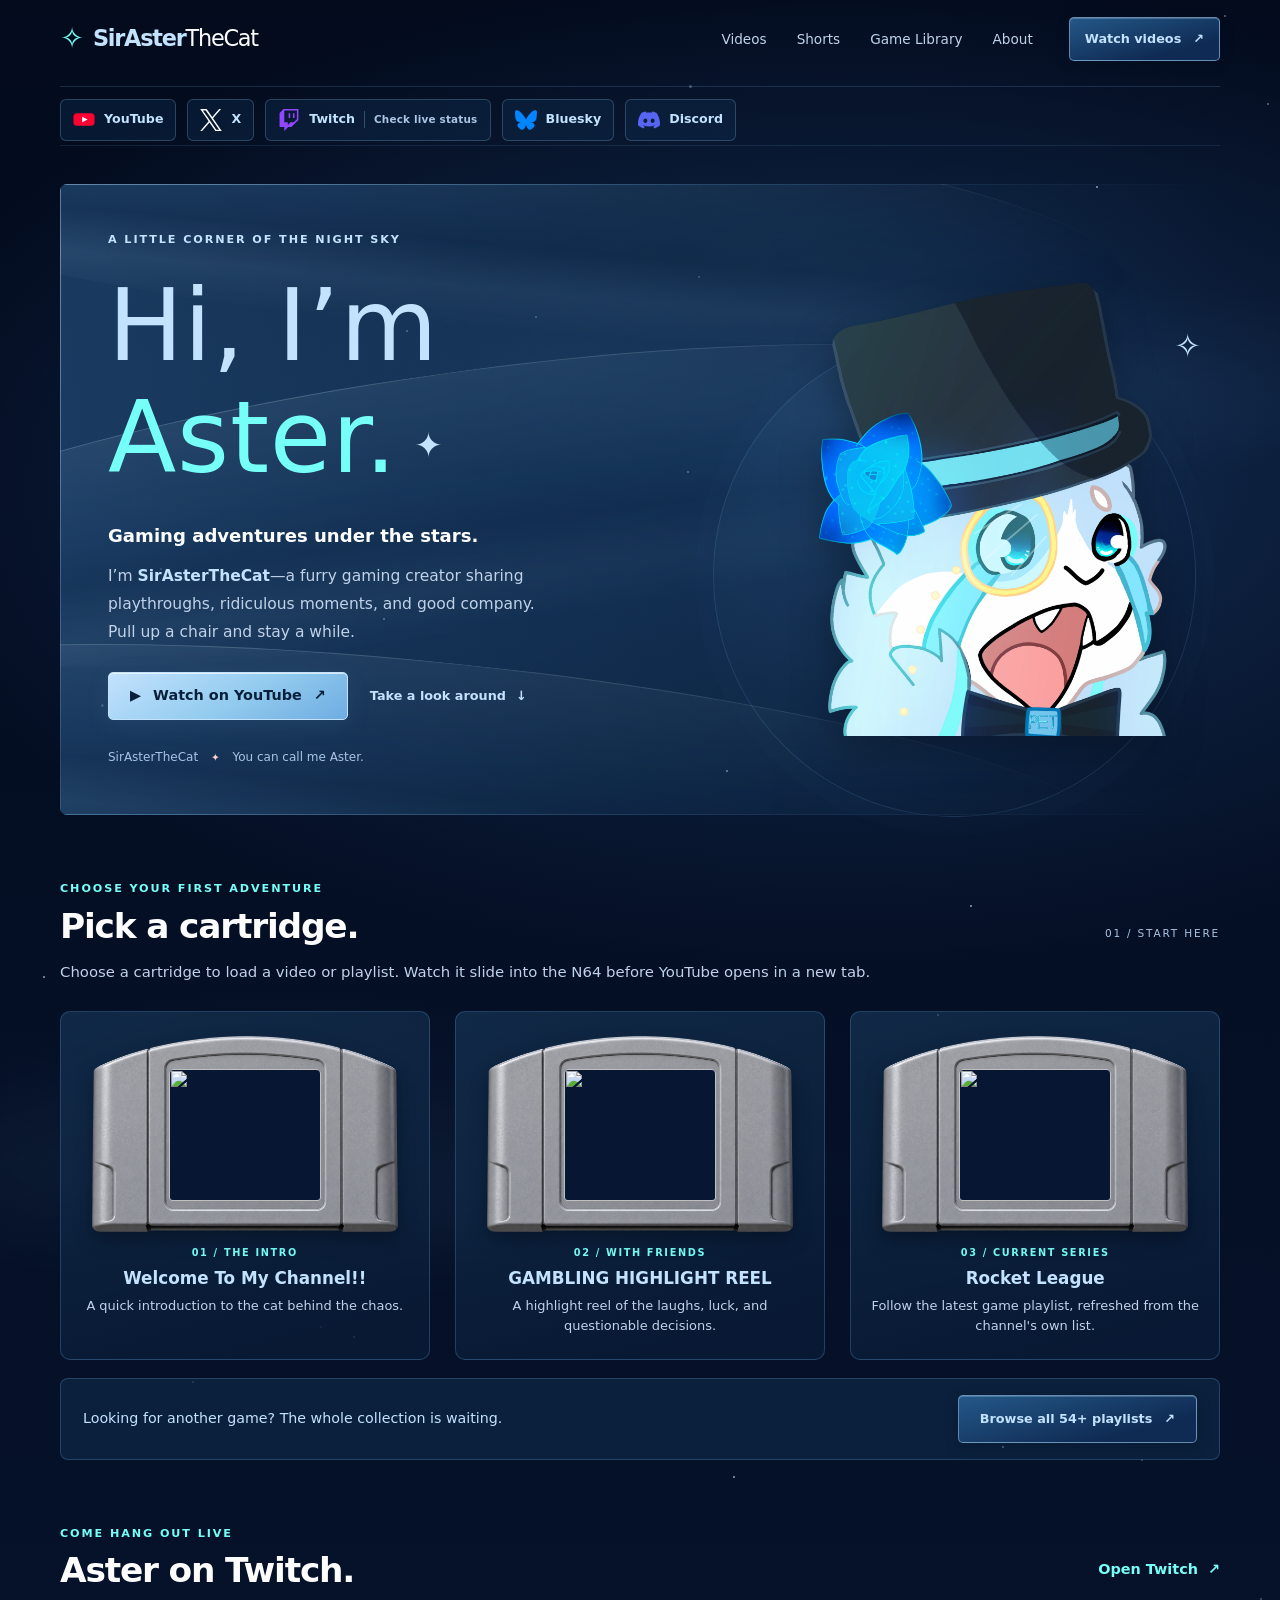
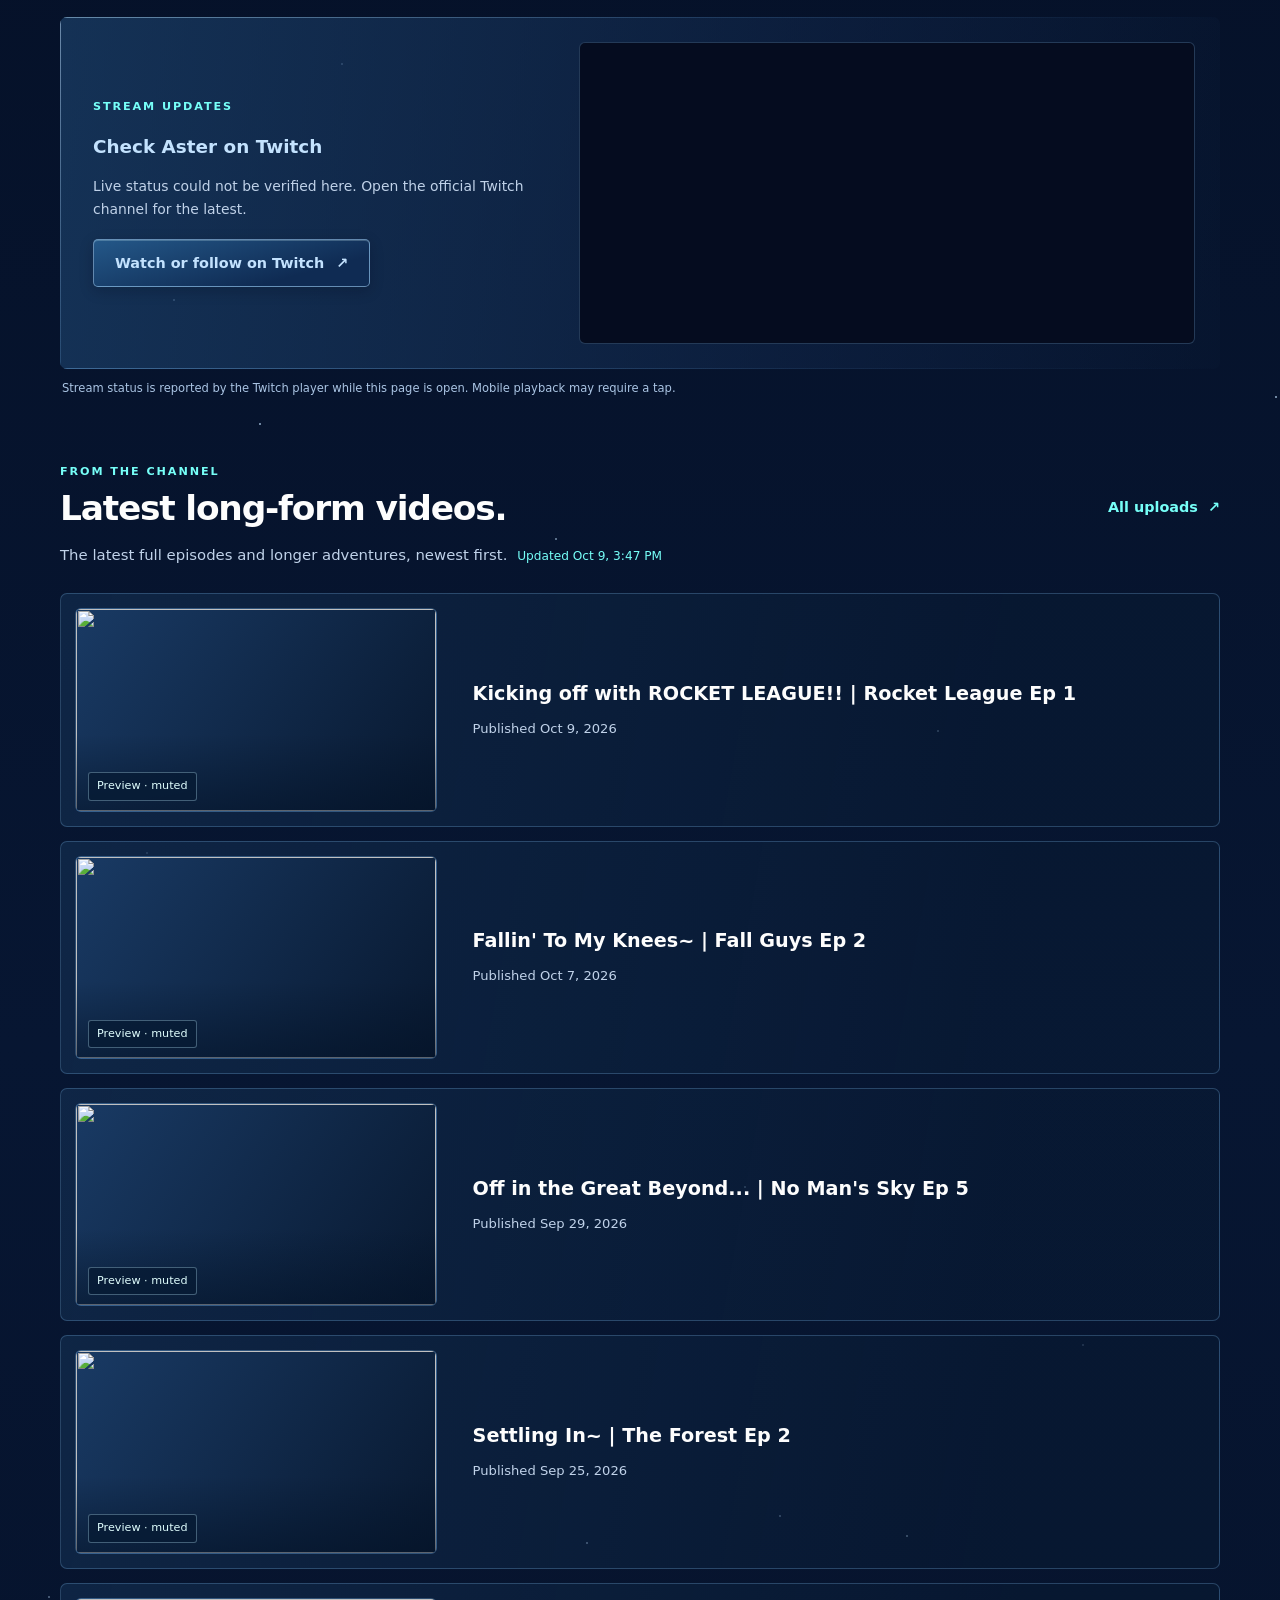
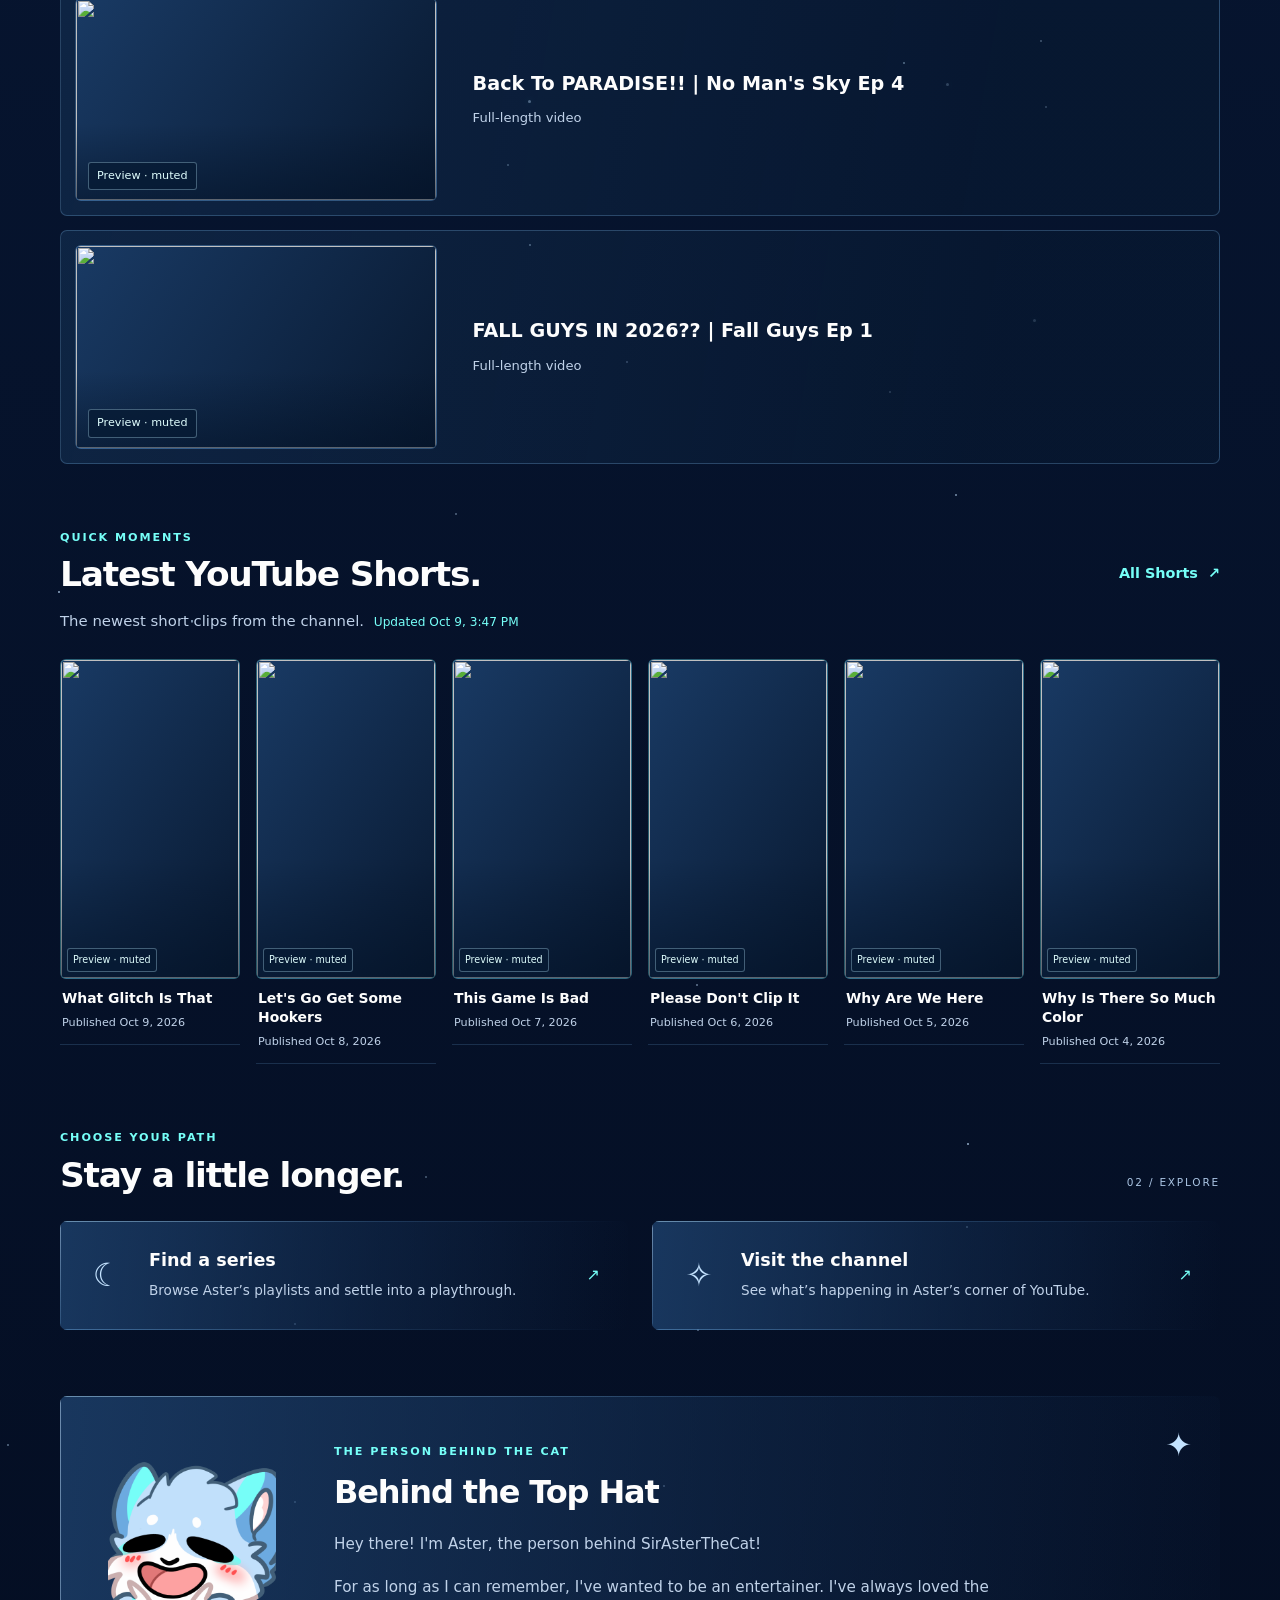
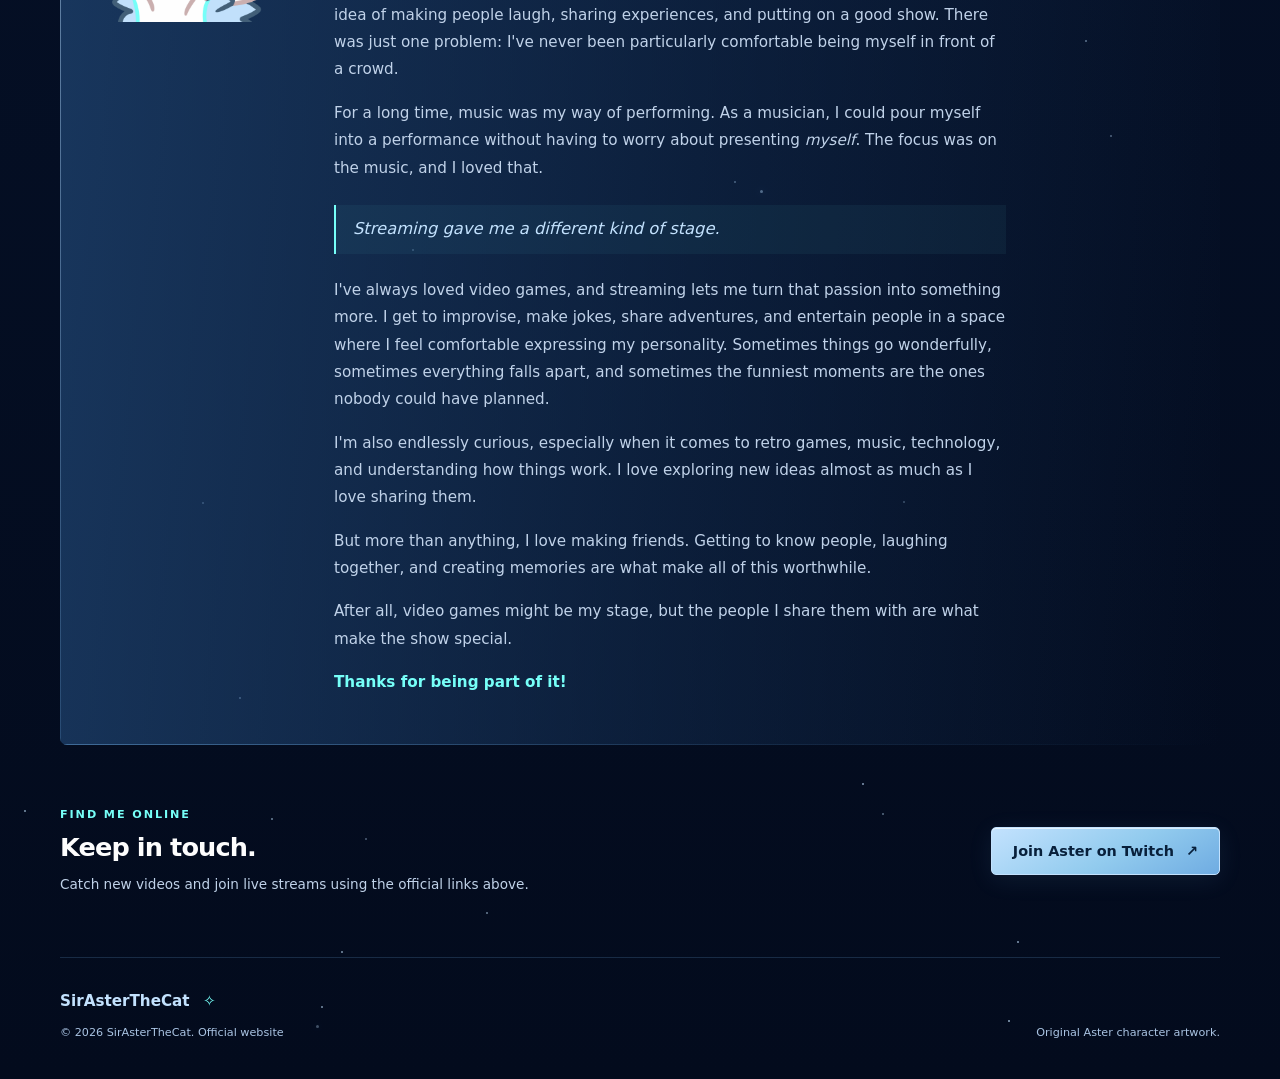
==== index.html @ 314db380 "Remove muted preview label, beta and cartridge AI credit" ====
<!doctype html>
<html lang="en" data-motion="paused">
<head>
  <meta charset="utf-8" />
  <meta name="viewport" content="width=device-width, initial-scale=1" />
  <meta name="theme-color" content="#030b1d" />
  <title>Sir Aster The Cat | Furry Extraordinaire</title>
  <meta name="description" content="Meet SirAsterTheCat, also known as Aster: a furry gaming creator sharing playthroughs, highlights, Shorts, and good company." />
  <link rel="canonical" href="https://sirasterthecat-png.github.io/" />
  <meta property="og:type" content="website" />
  <meta property="og:site_name" content="SirAsterTheCat" />
  <meta property="og:title" content="Sir Aster The Cat | Furry Extraordinaire" />
  <meta property="og:description" content="Sir Aster The Cat — Furry Extraordinaire. Gaming videos, playthroughs, highlights, playlists, and Shorts." />
  <meta property="og:url" content="https://sirasterthecat-png.github.io/" />
  <meta name="twitter:card" content="summary_large_image" />
  <link rel="icon" href="favicon.ico?v=20261009-transparent-v2" sizes="any" />
  <link rel="icon" type="image/png" sizes="32x32" href="assets/favicon-32.png?v=20261009-transparent-v2" />
  <link rel="apple-touch-icon" sizes="180x180" href="assets/apple-touch-icon.png?v=20261009-transparent-v2" />
  <meta property="og:image" content="https://sirasterthecat-png.github.io/assets/social-preview.jpg?v=20261009-asterdab" />
  <meta property="og:image:secure_url" content="https://sirasterthecat-png.github.io/assets/social-preview.jpg?v=20261009-asterdab" />
  <meta property="og:image:type" content="image/jpeg" />
  <meta property="og:image:width" content="1200" />
  <meta property="og:image:height" content="630" />
  <meta property="og:image:alt" content="SirAsterTheCat's official website, featuring the original AsterDab artwork" />
  <meta name="twitter:image" content="https://sirasterthecat-png.github.io/assets/social-preview.jpg?v=20261009-asterdab" />
  <script type="application/ld+json">
  {"@context":"https://schema.org","@type":"ProfilePage","name":"Sir Aster The Cat | Furry Extraordinaire","url":"https://sirasterthecat-png.github.io/","mainEntity":{"@type":"Person","name":"SirAsterTheCat","alternateName":"Aster","description":"Furry gaming creator sharing playthroughs, highlights, Shorts, and streams.","url":"https://sirasterthecat-png.github.io/","sameAs":["https://www.youtube.com/@sirasterthecat"]}}
  </script>
  <script src="adventure.js?v=20261009-powered-image-v10" defer></script>
  <link rel="stylesheet" href="styles.css?v=20261009-powered-image-v10" />
  <script src="script.js?v=20261009-pulse-zoom-v2" defer></script>
  <script src="live.js?v=20261009-clean-preview-v2" defer></script>
</head>
<body data-motion="paused">
  <a class="skip-link" href="#main">Skip to content</a>
  <div class="night-clouds" aria-hidden="true"><div class="cloud cloud-one"></div><div class="cloud cloud-two"></div></div>
  <div id="starfield" class="starfield" aria-hidden="true"></div>
  <div class="shell">
    <header class="site-header">
      <a class="brand" href="#top" aria-label="SirAsterTheCat home"><span class="brand-star" aria-hidden="true">✧</span>SirAster<span>TheCat</span></a>
      <nav class="navlinks" aria-label="Primary">
        <a href="#videos">Videos</a><a href="#shorts">Shorts</a><a href="library.html">Game Library</a><a href="#about">About</a>
      </nav>
      <a class="button header-cta" href="https://www.youtube.com/@sirasterthecat">Watch videos <span aria-hidden="true">↗</span></a>
    </header>
    <nav class="account-links" aria-label="Aster's official accounts">
      <a href="https://www.youtube.com/@sirasterthecat" target="_blank" rel="noopener noreferrer"><img class="social-icon" src="assets/youtube-mark.svg" alt="" width="22" height="22" /> YouTube</a>
      <a href="https://x.com/sirasterthecat" target="_blank" rel="noopener noreferrer"><img class="social-icon" src="assets/brand-x.svg" alt="" width="22" height="22" /> X</a>
      <a href="https://www.twitch.tv/sirasterthecat" target="_blank" rel="noopener noreferrer"><img class="social-icon" src="assets/brand-twitch.svg" alt="" width="22" height="22" /> Twitch <span class="twitch-header-status" id="twitch-header-status" aria-live="polite">Check live status</span></a>
      <a href="https://bsky.app/profile/sirasterthecat.bsky.social" target="_blank" rel="noopener noreferrer"><img class="social-icon" src="assets/brand-bluesky.svg" alt="" width="22" height="22" /> Bluesky</a>
      <a href="https://discord.gg/AVGKWUkeq8" target="_blank" rel="noopener noreferrer"><img class="social-icon" src="assets/brand-discord.svg" alt="" width="22" height="22" /> Discord</a>
    </nav>
    <main id="main" tabindex="-1">
      <section class="hero oot-frame" id="top" aria-labelledby="welcome-title">
        <div class="glass-ripples" aria-hidden="true"><i></i><i></i><i></i></div>
        <div class="hero-heading"><p class="eyebrow">A little corner of the night sky</p><h1 id="welcome-title">Hi, I’m<br /><em>Aster.</em><span class="title-star" aria-hidden="true">✦</span></h1></div>
        <div class="hero-visual"><div class="moon" aria-hidden="true"></div><img src="assets/SirAsterCompressed.png" width="1486" height="1800" fetchpriority="high" alt="Aster, a blue cat wearing a top hat and monocle" /><span class="art-star" aria-hidden="true">✧</span></div>
        <div class="hero-copy"><p class="tagline">Gaming adventures under the stars.</p><p class="intro">I’m <strong>SirAsterTheCat</strong>—a furry gaming creator sharing playthroughs, ridiculous moments, and good company. Pull up a chair and stay a while.</p><div class="hero-actions"><a class="button button-primary" href="https://www.youtube.com/@sirasterthecat"><span aria-hidden="true">▶</span> Watch on YouTube <span aria-hidden="true">↗</span></a><a class="text-link" href="#start">Take a look around <span aria-hidden="true">↓</span></a></div><p class="identity">SirAsterTheCat <span aria-hidden="true">✦</span> You can call me Aster.</p></div>
      </section>
      <section class="section adventure-section" id="start" aria-labelledby="start-title">
        <div class="section-heading">
          <div><p class="eyebrow">Choose your first adventure</p><h2 id="start-title">Pick a cartridge.</h2></div>
          <span class="section-number" aria-hidden="true">01 / START HERE</span>
        </div>
        <p class="section-intro">Choose a cartridge to load a video or playlist. Watch it slide into the N64 before YouTube opens in a new tab.</p>
        <div class="adventure-grid">
        <article class="adventure-choice">
          <a class="cartridge-link" data-cartridge-launch href="https://www.youtube.com/watch?v=6nBUsno2xdk" target="_blank" rel="noopener noreferrer" aria-label="Watch Welcome To My Channel!! on YouTube">
            <span class="cartridge-image-wrap" aria-hidden="true">
              <img class="cartridge-shell" src="assets/n64-cartridge-shell.png" width="1231" height="794" loading="lazy" decoding="async" alt="" />
              <span class="cartridge-label-area">
                <span class="cartridge-picture"><img src="https://i.ytimg.com/vi/6nBUsno2xdk/hqdefault.jpg" loading="lazy" decoding="async" width="480" height="360" alt="" /></span>
              </span>
            </span>
          </a>
          <div class="cartridge-description">
            <p class="eyebrow">01 / THE INTRO</p>
            <h3 >Welcome To My Channel!!</h3>
            <p>A quick introduction to the cat behind the chaos.</p>
          </div>
        </article>
        <article class="adventure-choice">
          <a class="cartridge-link" data-cartridge-launch href="https://www.youtube.com/watch?v=W7Ayk9wRLr0" target="_blank" rel="noopener noreferrer" aria-label="Watch GAMBLING HIGHLIGHT REEL on YouTube">
            <span class="cartridge-image-wrap" aria-hidden="true">
              <img class="cartridge-shell" src="assets/n64-cartridge-shell.png" width="1231" height="794" loading="lazy" decoding="async" alt="" />
              <span class="cartridge-label-area">
                <span class="cartridge-picture"><img src="https://i.ytimg.com/vi/W7Ayk9wRLr0/hqdefault.jpg" loading="lazy" decoding="async" width="480" height="360" alt="" /></span>
              </span>
            </span>
          </a>
          <div class="cartridge-description">
            <p class="eyebrow">02 / WITH FRIENDS</p>
            <h3 >GAMBLING HIGHLIGHT REEL</h3>
            <p>A highlight reel of the laughs, luck, and questionable decisions.</p>
          </div>
        </article>
        <article class="adventure-choice">
          <a class="cartridge-link" data-cartridge-launch id="cartridge-current" href="https://www.youtube.com/watch?v=sT20SAAtGvo&amp;list=PLAL-C7T4V304&amp;index=1&amp;autoplay=1" target="_blank" rel="noopener noreferrer" aria-label="Start Rocket League playlist on YouTube">
            <span class="cartridge-image-wrap" aria-hidden="true">
              <img class="cartridge-shell" src="assets/n64-cartridge-shell.png" width="1231" height="794" loading="lazy" decoding="async" alt="" />
              <span class="cartridge-label-area">
                <span class="cartridge-picture"><img id="cartridge-current-thumb" src="https://i.ytimg.com/vi/sT20SAAtGvo/hqdefault.jpg" loading="lazy" decoding="async" width="480" height="360" alt="" /></span>
              </span>
            </span>
          </a>
          <div class="cartridge-description">
            <p class="eyebrow">03 / CURRENT SERIES</p>
            <h3 id="cartridge-current-title" >Rocket League</h3>
            <p>Follow the latest game playlist, refreshed from the channel's own list.</p>
          </div>
        </article>
        </div>
        <div class="adventure-library-cta"><p>Looking for another game? The whole collection is waiting.</p><a class="button" href="library.html">Browse all 54+ playlists <span aria-hidden="true">↗</span></a></div>
      </section>
      <section class="section twitch-section" id="live" aria-labelledby="live-title">
        <div class="section-heading">
          <div><p class="eyebrow">Come hang out live</p><h2 id="live-title">Aster on Twitch.</h2></div>
          <a class="text-link section-link" href="https://www.twitch.tv/sirasterthecat" target="_blank" rel="noopener noreferrer">Open Twitch <span aria-hidden="true">↗</span></a>
        </div>
        <div class="twitch-panel oot-frame">
          <div class="twitch-intro">
            <p class="eyebrow">Stream updates</p>
            <div id="twitch-live-label" class="twitch-live-label" role="status" aria-live="polite">Checking Twitch…</div>
            <p id="twitch-status-note">The official Twitch player updates this status when stream events are available.</p>
            <a class="button" href="https://www.twitch.tv/sirasterthecat" target="_blank" rel="noopener noreferrer">Watch or follow on Twitch <span aria-hidden="true">↗</span></a>
          </div>
          <div class="twitch-player-scroller" aria-label="Official Twitch video player, horizontally scrollable on very small phones">
            <div id="twitch-player" class="twitch-player"></div>
          </div>
        </div>
        <p class="twitch-disclaimer">Stream status is reported by the Twitch player while this page is open. Mobile playback may require a tap.</p>
      </section>
      
      <section class="section" id="videos" aria-labelledby="videos-title">
        <div class="section-heading"><div><p class="eyebrow">From the channel</p><h2 id="videos-title">Latest long-form videos.</h2></div><a class="text-link section-link" href="https://www.youtube.com/@sirasterthecat/videos">All uploads <span aria-hidden="true">↗</span></a></div>
        <p class="section-intro">The latest full episodes and longer adventures, newest first. <span id="youtube-updated" class="feed-timestamp" role="status" aria-live="polite">Loading latest videos…</span></p>
        <div class="video-grid longform-list" id="recent-videos" aria-label="Latest long-form YouTube videos">
          <a class="video-slot" href="https://www.youtube.com/@sirasterthecat/videos"><div class="thumbnail-placeholder" aria-hidden="true"><span>01</span><span>WATCH VIDEOS ↗</span></div><div class="video-copy"><h3>Gaming videos</h3><p>Browse playthroughs, highlights, and adventures on YouTube.</p></div></a>
          <a class="video-slot" href="https://www.youtube.com/@sirasterthecat/playlists"><div class="thumbnail-placeholder" aria-hidden="true"><span>02</span><span>FIND A SERIES ↗</span></div><div class="video-copy"><h3>Playlists &amp; series</h3><p>Pick a game and start from the beginning.</p></div></a>
          <a class="video-slot" href="https://www.youtube.com/@sirasterthecat/shorts"><div class="thumbnail-placeholder" aria-hidden="true"><span>03</span><span>EXPLORE SHORTS ↗</span></div><div class="video-copy"><h3>Shorts &amp; clips</h3><p>Catch a short, funny moment whenever you have a minute.</p></div></a>
        </div>
      </section>
      <section class="section shorts-section" id="shorts" aria-labelledby="shorts-title">
        <div class="section-heading"><div><p class="eyebrow">Quick moments</p><h2 id="shorts-title">Latest YouTube Shorts.</h2></div><a class="text-link section-link" href="https://www.youtube.com/@sirasterthecat/shorts">All Shorts <span aria-hidden="true">↗</span></a></div>
        <p class="section-intro">The newest short clips from the channel. <span id="shorts-updated" class="feed-timestamp" role="status" aria-live="polite">Loading latest Shorts…</span></p>
        <div class="video-grid shorts-grid" id="recent-shorts" aria-label="Latest YouTube Shorts">
          <a class="video-slot" href="https://www.youtube.com/@sirasterthecat/shorts"><div class="thumbnail-placeholder" aria-hidden="true"><span>▶</span><span>BROWSE YOUTUBE SHORTS</span></div><div class="video-copy"><h3>Watch recent Shorts</h3><p>Browse short videos directly on Aster's channel.</p></div></a>
        </div>
      </section>
      <section class="section" id="series" aria-labelledby="explore-title">
        <div class="section-heading"><div><p class="eyebrow">Choose your path</p><h2 id="explore-title">Stay a little longer.</h2></div><span class="section-number" aria-hidden="true">02 / EXPLORE</span></div>
        <div class="path-grid"><a class="path oot-frame" href="library.html"><span class="path-symbol" aria-hidden="true">☾</span><div><h3>Find a series</h3><p>Browse Aster’s playlists and settle into a playthrough.</p></div><span class="path-arrow" aria-hidden="true">↗</span></a><a class="path oot-frame" href="https://www.youtube.com/@sirasterthecat"><span class="path-symbol" aria-hidden="true">✧</span><div><h3>Visit the channel</h3><p>See what’s happening in Aster’s corner of YouTube.</p></div><span class="path-arrow" aria-hidden="true">↗</span></a></div>
      </section>
      <section class="about oot-frame" id="about" aria-labelledby="about-title">
        <div class="about-art">
          <img src="assets/AsterHappy.PNG" width="500" height="500" loading="lazy" decoding="async" alt="Aster smiling" />
        </div>
        <div class="about-copy">
          <p class="eyebrow">The person behind the cat</p>
          <h2 id="about-title">Behind the Top Hat</h2>
          <div class="about-story">
            <p>Hey there! I'm Aster, the person behind SirAsterTheCat!</p>
            <p>For as long as I can remember, I've wanted to be an entertainer. I've always loved the idea of making people laugh, sharing experiences, and putting on a good show. There was just one problem: I've never been particularly comfortable being myself in front of a crowd.</p>
            <p>For a long time, music was my way of performing. As a musician, I could pour myself into a performance without having to worry about presenting <em>myself</em>. The focus was on the music, and I loved that.</p>
            <p class="about-turn">Streaming gave me a different kind of stage.</p>
            <p>I've always loved video games, and streaming lets me turn that passion into something more. I get to improvise, make jokes, share adventures, and entertain people in a space where I feel comfortable expressing my personality. Sometimes things go wonderfully, sometimes everything falls apart, and sometimes the funniest moments are the ones nobody could have planned.</p>
            <p>I'm also endlessly curious, especially when it comes to retro games, music, technology, and understanding how things work. I love exploring new ideas almost as much as I love sharing them.</p>
            <p>But more than anything, I love making friends. Getting to know people, laughing together, and creating memories are what make all of this worthwhile.</p>
            <p>After all, video games might be my stage, but the people I share them with are what make the show special.</p>
            <p class="about-signoff">Thanks for being part of it!</p>
          </div>
        </div>
        <span class="about-star" aria-hidden="true">✦</span>
      </section>
      <section class="social" aria-labelledby="social-title"><div><p class="eyebrow">Find me online</p><h2 id="social-title">Keep in touch.</h2><p>Catch new videos and join live streams using the official links above.</p></div><a class="button button-primary" href="https://www.twitch.tv/sirasterthecat" target="_blank" rel="noopener noreferrer">Join Aster on Twitch <span aria-hidden="true">↗</span></a></section>
    </main>
    <footer><div><a class="footer-brand" href="#top">SirAsterTheCat <span aria-hidden="true">✧</span></a><p>© 2026 SirAsterTheCat. Official website</p></div><p>Original Aster character artwork.</p></footer>
  </div>
</body>
</html>
---- styles.css ----
/* One shared visual system. Original palette and illustration files preserved. */
:root {
  color-scheme: dark;
  --night: #030b1d; --night2: #071632; --deep: #081b3a;
  --fur: #C3E2FE; --mark: #6FACE2; --ice: #76FFF8;
  --pink: #FDD1D2; --soft: #DFFDFD; --white: #FDFDFD;
  --muted: #aac4e3; --glass-edge: #6396c4;
  --copy: #c0d2e9;
}
* { box-sizing: border-box; }
html { background: var(--night); scroll-behavior: smooth; }
body { margin: 0; position: relative; color: var(--white); font: 16px/1.65 ui-sans-serif, system-ui, -apple-system, BlinkMacSystemFont, "Segoe UI", sans-serif; background: radial-gradient(ellipse 100% 650px at 65% 8%, #132e54 0%, transparent 76%), linear-gradient(180deg, var(--night), var(--night2) 45%, var(--night)); }
button, a { -webkit-tap-highlight-color: transparent; }
.button { max-width: 100%; min-width: 0; overflow-wrap: anywhere; }
button { font: inherit; }
a { color: inherit; text-underline-offset: .25em; }
a:focus-visible, button:focus-visible { outline: 3px solid var(--ice); outline-offset: 5px; border-radius: 4px; }
button:disabled { cursor: default; }
[hidden] { display: none !important; }
img { display: block; max-width: 100%; height: auto; }
h1, h2, h3, p { margin: 0; }
h2 { font-size: clamp(1.65rem, 3vw, 2.15rem); font-weight: 620; line-height: 1.2; letter-spacing: -.035em; }
h3 { font-size: 1.2rem; font-weight: 650; line-height: 1.3; }
section[id], main[id] { scroll-margin-top: 24px; }
.shell { width: min(1160px, calc(100% - 72px)); margin-inline: auto; position: relative; z-index: 1; }
.skip-link { position: absolute; z-index: 20; left: 18px; top: 10px; padding: 12px 20px; color: var(--night); background: var(--ice); transform: translateY(-160%); }
.skip-link:focus { transform: none; }
.preview-bar { display: flex; align-items: center; justify-content: space-between; gap: 16px; min-height: 48px; color: var(--muted); font-size: .75rem; }
.preview-bar > span { display: flex; gap: 8px; align-items: center; }
.status-dot { width: 5px; height: 5px; background: var(--pink); border-radius: 50%; }
.motion-toggle { color: var(--copy); border: 1px solid #6face24d; background: #081b3acc; padding: 8px 12px; min-height: 44px; border-radius: 5px; font-size: .75rem; cursor: pointer; }
.motion-toggle:hover:not(:disabled) { border-color: var(--ice); color: var(--white); }
.site-header { display: flex; align-items: center; gap: 24px; padding-block: 15px 23px; border-bottom: 1px solid #6face233; }
.brand { white-space: nowrap; font-size: 1.4rem; font-weight: 720; letter-spacing: -.055em; text-decoration: none; color: var(--fur); }
.brand > span:last-child { color: var(--white); font-weight: 480; }
.brand-star { color: var(--ice); font-size: 1.8rem; font-weight: 400; vertical-align: -.06em; margin-right: 10px; }
.navlinks { display: flex; align-items: center; gap: 6px; margin-left: auto; }
.navlinks a { display: inline-flex; align-items: center; min-height: 44px; padding: 8px 12px; text-decoration: none; color: var(--copy); font-size: .85rem; border-radius: 4px; }
.navlinks a:hover { color: var(--white); background: #6face219; }
.button { display: inline-flex; align-items: center; justify-content: center; gap: 12px; min-height: 48px; padding: 12px 21px; border: 1px solid #9fcbef94; border-radius: 5px; color: var(--fur); background: linear-gradient(165deg, #245889, #0f2b53 75%); box-shadow: inset 0 1px #dffdfd38, 0 4px 14px #02091638; font-size: .9rem; font-weight: 650; line-height: 1.4; text-decoration: none; transition: background .18s, border-color .18s, transform .18s; }
.button:hover { border-color: var(--ice); background: linear-gradient(165deg, #306da1, #14335f 75%); transform: translateY(-2px); }
.button-primary { color: #08203b; background: linear-gradient(150deg, var(--fur), #92cbee 55%, var(--mark)); border-color: var(--fur); box-shadow: inset 0 1px #fdfdfda8, 0 5px 24px #6face219; }
.button-primary:hover { background: linear-gradient(150deg, var(--soft), var(--fur) 65%, #92cbee); }
.header-cta { font-size: .8rem; min-height: 44px; padding: 9px 15px; }
.text-link { display: inline-flex; align-items: center; gap: 10px; min-height: 44px; color: var(--ice); font-size: .9rem; font-weight: 620; text-decoration: none; }
.text-link:hover { text-decoration: underline; }
.eyebrow { font-size: .7rem; font-weight: 650; line-height: 1.5; letter-spacing: .17em; text-transform: uppercase; color: var(--ice); margin-bottom: 12px; }

/* Decorative tint fades; readable content is never masked or blurred. */
.oot-frame { position: relative; isolation: isolate; border-radius: 7px; background: linear-gradient(95deg, #204674b8, #15325875 55%, #081b3a00 100%); }
.oot-frame::before { content: ""; position: absolute; inset: 0; z-index: -1; border-radius: inherit; pointer-events: none; background: linear-gradient(90deg, #b8e5ff80, #6face233 55%, transparent) top / 100% 1px no-repeat, linear-gradient(90deg, #6face277, #6face218 65%, transparent) bottom / 100% 1px no-repeat, linear-gradient(#c3e2fe80, #6face233) left / 1px 100% no-repeat; }
.glass-ripples { position: absolute; inset: 0; z-index: -1; overflow: hidden; border-radius: inherit; pointer-events: none; mask-image: linear-gradient(90deg, #000, #0009 55%, transparent 94%); -webkit-mask-image: linear-gradient(90deg, #000, #0009 55%, transparent 94%); }
.glass-ripples i { position: absolute; left: -24%; width: 116%; height: 35%; border-radius: 50%; border-top: 1px solid #dffdfd52; background: linear-gradient(180deg, #c3e2fe22, #6face209 44%, #07163226 60%, #c3e2fe13 80%, transparent); }
.glass-ripples i:nth-child(1) { top: -12%; transform: rotate(5deg); }
.glass-ripples i:nth-child(2) { top: 30%; height: 42%; transform: rotate(-8deg); opacity: .7; }
.glass-ripples i:nth-child(3) { top: 76%; transform: rotate(6deg); opacity: .65; }
.hero { display: grid; grid-template-columns: 55% 45%; grid-template-rows: auto auto; align-content: center; margin-top: 38px; min-height: 550px; padding: 48px; background: linear-gradient(94deg, #224b77b8, #163c6066 53%, transparent 97%); }
.hero-heading { grid-column: 1; grid-row: 1; position: relative; z-index: 2; }
.hero .eyebrow { color: var(--fur); }
h1 { font-size: clamp(4.3rem, 7.8vw, 6.25rem); font-weight: 530; letter-spacing: .008em; line-height: 1.12; color: var(--fur); margin-top: 22px; }
h1 em { color: var(--ice); font-style: normal; }
.title-star { font-size: .34em; display: inline-block; vertical-align: .45em; margin-left: .5em; color: var(--fur); }
.hero-copy { grid-column: 1; grid-row: 2; z-index: 2; position: relative; }
.tagline { margin-top: 27px; font-size: 1.13rem; font-weight: 550; color: var(--white); }
.intro { max-width: 450px; color: var(--copy); font-size: .97rem; line-height: 1.8; margin-top: 12px; }
.intro strong { color: var(--fur); font-weight: 600; }
.hero-actions { display: flex; flex-wrap: wrap; align-items: center; column-gap: 22px; row-gap: 8px; margin-top: 25px; }
.hero-actions .text-link { font-size: .8rem; color: var(--fur); }
.identity { margin-top: 28px; font-size: .75rem; color: var(--muted); }
.identity span { font-size: .65rem; color: var(--pink); margin-inline: 9px; }
.hero-visual { grid-column: 2; grid-row: 1 / 3; align-self: center; position: relative; min-width: 0; margin: -24px -24px -24px 0; }
.hero-visual img { width: min(100%, 390px); position: relative; margin-left: auto; filter: drop-shadow(0 12px 20px #02091666); }
.moon { position: absolute; width: 96%; aspect-ratio: 1; top: 15%; left: 4%; border-radius: 50%; border: 1px solid #6face229; background: radial-gradient(circle at 33% 25%, #6face218, #6face205 58%, transparent 74%); box-shadow: 0 0 0 18px #6face203; }
.art-star { position: absolute; color: var(--fur); font-size: 2rem; top: 12%; right: -1%; }
.section { margin-top: 66px; }
.section-heading { display: flex; align-items: end; justify-content: space-between; gap: 24px; margin-bottom: 25px; }
.section-heading .eyebrow { margin-bottom: 8px; }
.section-number { font-size: .66rem; letter-spacing: .17em; color: var(--muted); padding-bottom: 5px; white-space: nowrap; }
.section-intro { color: var(--copy); margin-top: -12px; margin-bottom: 26px; font-size: .93rem; }
.feature { display: grid; grid-template-columns: 44% 56%; padding: 14px; }
.feature .glass-ripples { opacity: .55; }
.feature-placeholder { display: flex; flex-direction: column; align-items: center; justify-content: center; gap: 22px; min-width: 0; width: 100%; min-height: 265px; aspect-ratio: 16/9; border-radius: 4px; background: radial-gradient(ellipse at center, #1f4166, #091a31 83%); border: 1px solid #6face233; }
.placeholder-orbit { display: grid; place-items: center; width: 84px; height: 84px; border: 1px solid #6face259; border-radius: 50%; color: var(--fur); font-size: 2rem; box-shadow: 0 0 0 13px #6face209; }
.feature-label { text-align: center; color: var(--muted); font-size: .7rem; letter-spacing: .04em; padding-inline: 12px; }
.feature-copy { padding: 29px 35px; align-self: center; }
.feature-copy h3 { font-size: 1.7rem; letter-spacing: -.03em; }
.feature-copy > p:not(.eyebrow) { max-width: 410px; font-size: .92rem; color: var(--copy); margin-top: 13px; }
.feature-copy .text-link { margin-top: 13px; }
.video-grid { display: grid; grid-template-columns: repeat(3, minmax(0, 1fr)); gap: 22px; }
.video-slot { min-width: 0; border-bottom: 1px solid #6face233; padding-bottom: 20px; }
.thumbnail-placeholder { display: flex; align-items: center; justify-content: center; flex-direction: column; gap: 12px; min-width: 0; width: 100%; aspect-ratio: 16/9; border-radius: 5px; border: 1px dashed #6face25c; background: #081b3a99; color: var(--muted); }
.thumbnail-placeholder span:first-child { font-size: 1.6rem; color: var(--fur); font-weight: 300; }
.thumbnail-placeholder span:last-child { font-size: .6rem; letter-spacing: .15em; }
.video-copy { min-width: 0; overflow-wrap: anywhere; padding-top: 17px; }
.video-copy h3 { font-size: 1.05rem; }
.video-copy p { color: var(--copy); font-size: .85rem; margin-top: 7px; line-height: 1.6; }
.shorts-strip { margin-top: 30px; padding: 28px 30px; display: flex; align-items: center; justify-content: space-between; gap: 26px; background: linear-gradient(90deg, #1c416a99, #112b4933); }
.shorts-strip .eyebrow { margin-bottom: 7px; }
.shorts-strip h2 { font-size: 1.3rem; }
.shorts-strip p:not(.eyebrow) { color: var(--copy); font-size: .85rem; margin-top: 7px; }
.shorts-strip .button { flex-shrink: 0; }
.path-grid { display: grid; grid-template-columns: repeat(2, minmax(0, 1fr)); gap: 24px; }
.path { display: flex; align-items: center; gap: 23px; padding: 28px; text-decoration: none; transition: background .18s; }
.path:hover { background-color: #6face21a; }
.path h3 { font-size: 1.1rem; }
.path p { font-size: .85rem; color: var(--copy); margin-top: 7px; }
.path-symbol { color: var(--fur); font-size: 2rem; width: 38px; text-align: center; flex-shrink: 0; }
.path-arrow { color: var(--ice); margin-left: auto; }
.about { display: grid; grid-template-columns: minmax(130px, 180px) minmax(0, 1fr); align-items: start; gap: clamp(20px, 4vw, 46px); padding: clamp(28px, 4vw, 48px); margin-top: 66px; position: relative; }
.about-art { padding-top: 10px; }
.about-art img { display: block; width: min(100%, 168px); height: auto; }
.about-copy { min-width: 0; }
.about-copy h2 { font-size: clamp(1.65rem, 2.5vw, 2.25rem); }
.about-story { max-width: 66ch; margin-top: 20px; }
.about-story p { margin-top: 16px; font-size: .95rem; line-height: 1.8; color: var(--copy); }
.about-story p:first-child { margin-top: 0; }
.about-story .about-turn { margin: 23px 0; padding: 11px 17px; border-left: 2px solid var(--ice); background: #76fff80c; color: var(--fur); font-size: 1.02rem; font-style: italic; line-height: 1.65; }
.about-story .about-signoff { color: var(--ice); font-weight: 600; }
.about-star { position: absolute; top: 23px; right: 28px; color: var(--fur); font-size: 2rem; font-weight: 300; }
.social { display: flex; align-items: center; justify-content: space-between; gap: 30px; padding-block: 62px; }
.social .eyebrow { margin-bottom: 9px; }
.social h2 { font-size: 1.6rem; }
.social p:not(.eyebrow) { font-size: .85rem; color: var(--copy); margin-top: 10px; }
footer { display: flex; justify-content: space-between; align-items: end; gap: 30px; padding-block: 30px 36px; border-top: 1px solid #6face233; }
.footer-brand { font-size: .95rem; text-decoration: none; color: var(--fur); font-weight: 600; }
.footer-brand span { color: var(--ice); margin-left: 8px; }
footer p { color: var(--muted); font-size: .7rem; line-height: 1.8; }
footer > p { text-align: right; }
footer div p { margin-top: 8px; }

/* Ambient layers: bounded element count, no animated blur or displacement. */
.night-clouds, .starfield { position: absolute; inset: 0; overflow: hidden; pointer-events: none; }
.night-clouds { opacity: .6; }
.cloud { position: absolute; width: 1200px; max-width: 150vw; height: 460px; background: radial-gradient(ellipse 22% 23% at 22% 56%, #6face21c, transparent 100%), radial-gradient(ellipse 29% 30% at 44% 46%, #6face223, transparent 100%), radial-gradient(ellipse 30% 21% at 67% 60%, #6face21a, transparent 100%), radial-gradient(ellipse 43% 20% at 49% 69%, #6face21c, transparent 100%); animation: cloud-drift 95s ease-in-out infinite alternate; }
.cloud-one { top: 100px; right: -200px; }
.cloud-two { top: 900px; left: -240px; opacity: .65; animation-delay: -40s; }
.starfield { background-image: radial-gradient(circle at 8% 12%, #c3e2fe99 0 1px, transparent 1.5px), radial-gradient(circle at 92% 30%, #c3e2fe99 0 1px, transparent 1.5px), radial-gradient(circle at 15% 65%, #c3e2fe99 0 1px, transparent 1.5px); }
.star { position: absolute; width: 2px; height: 2px; background: var(--fur); border-radius: 50%; animation: twinkle 7s ease-in-out infinite alternate; }
.star.big { width: 3px; height: 3px; box-shadow: 0 0 7px #6face277; }
.cursor-sparkles { position: fixed; inset: 0; pointer-events: none; overflow: hidden; z-index: 10; }
.cursor-sparkle { position: absolute; color: var(--fur); font-size: 12px; line-height: 1; pointer-events: none; animation: sparkle-drift .75s ease-out forwards; }
/* Small, subtle touch/click ring inspired by the reference tap indicator. */
.tap-pulses { position: fixed; inset: 0; z-index: 9999; pointer-events: none; overflow: hidden; }
.tap-pulse {
  position: absolute; width: 22px; height: 22px; border-radius: 50%;
  border: 1.5px solid rgba(195, 226, 254, .76);
  background: radial-gradient(circle, rgba(118, 255, 248, .13), transparent 70%);
  box-shadow: 0 0 9px rgba(118, 255, 248, .18);
  animation: tap-pulse-expand .52s ease-out forwards;
}
@keyframes tap-pulse-expand {
  0% { opacity: .85; transform: translate(-50%, -50%) scale(.6); }
  65% { opacity: .45; }
  100% { opacity: 0; transform: translate(-50%, -50%) scale(2.05); }
}
/* A stationary flash gives accessible tap feedback with Reduce Motion enabled. */
.tap-pulse-static {
  animation: none !important;
  opacity: .8;
  transform: translate(-50%, -50%) scale(1.15);
}
@media (prefers-reduced-motion: reduce) {
  .tap-pulse { animation: none !important; }
}

@keyframes twinkle { from { opacity: .18; } to { opacity: var(--star-opacity, .68); } }
@keyframes cloud-drift { from { transform: translateX(-2%); } to { transform: translateX(2%); } }
@keyframes sparkle-drift { from { opacity: .55; transform: translate(-50%, -50%) scale(.8); } to { opacity: 0; transform: translate(-50%, 14px) scale(.25); } }
html[data-motion="paused"] { scroll-behavior: auto; }
body[data-motion="paused"] *, body[data-motion="paused"] *::before, body[data-motion="paused"] *::after { animation-play-state: paused !important; transition: none !important; }
body[data-motion="paused"] .button:hover { transform: none; }
body[data-motion="paused"] .cursor-sparkles { display: none; }

@media (max-width: 1000px) {
  .shell { width: calc(100% - 48px); }
  .site-header { gap: 14px; }
  .brand { font-size: 1.2rem; }
  .navlinks { gap: 0; }
  .navlinks a { padding-inline: 10px; }
  .hero { padding: 35px; min-height: 510px; }
  .hero-visual { margin-right: -10px; }
  .hero-actions { column-gap: 16px; }
  .feature-copy { padding: 24px; }
  .feature-placeholder { min-height: 240px; }
  .about { grid-template-columns: 110px minmax(0, 1fr); gap: 24px; padding: 30px; }
  .about-art img { width: 110px; }
  .about-star { display: none; }
}
@media (max-width: 700px) {
  .shell { width: calc(100% - 32px); }
  .preview-bar { font-size: .65rem; min-height: 50px; }
  .motion-toggle { font-size: .65rem; padding-inline: 10px; }
  .site-header { display: flex; flex-wrap: wrap; gap: 9px; padding-block: 9px 8px; }
  .brand { flex: 1 1 12rem; min-width: 0; font-size: 1.14rem; white-space: normal; overflow-wrap: anywhere; }
  .brand-star { margin-right: 7px; font-size: 1.5rem; }
  .header-cta { margin-left: auto; font-size: .72rem; padding-inline: 12px; }
  .navlinks { order: 3; flex-basis: 100%; margin: 0; justify-content: space-between; flex-wrap: wrap; }
  .navlinks a { padding-inline: 12px; font-size: .82rem; }
  .hero { grid-template-columns: 51% 49%; grid-template-rows: auto auto; padding: 25px 22px 28px; min-height: 0; margin-top: 24px; }
  .hero-heading { align-self: center; }
  .hero .eyebrow { font-size: .59rem; letter-spacing: .13em; max-width: 150px; }
  h1 { font-size: clamp(2.8rem, 11.5vw, 4.8rem); margin-top: 17px; }
  .title-star { font-size: .25em; margin-left: .3em; }
  .hero-visual { grid-row: 1; align-self: start; margin: 0 -12px 0 0; }
  .hero-visual img { width: 100%; }
  .art-star { font-size: 1.1rem; right: 0; top: 2%; }
  .hero-copy { grid-row: 2; grid-column: 1 / -1; }
  .tagline { margin-top: 23px; font-size: 1rem; }
  .intro { font-size: .88rem; line-height: 1.75; }
  .hero-actions { margin-top: 22px; gap: 10px; }
  .hero-actions .button { width: 100%; }
  .hero-actions .text-link { margin-inline: auto; }
  .identity { margin-top: 13px; font-size: .65rem; }
  .identity span { margin-inline: 5px; }
  .section { margin-top: 44px; }
  .section-heading { gap: 14px; flex-wrap: wrap; margin-bottom: 20px; }
  .eyebrow { font-size: .65rem; }
  .section-number { display: none; }
  .section-link { min-height: 36px; }
  .feature { grid-template-columns: 1fr; padding: 10px; }
  .feature-placeholder { min-height: 190px; aspect-ratio: auto; }
  .feature-copy { padding: 25px 15px 17px; }
  .feature-copy h3 { font-size: 1.5rem; }
  .section-intro { font-size: .88rem; }
  .video-grid { grid-template-columns: 1fr; gap: 22px; }
  .video-slot { display: grid; grid-template-columns: minmax(0, 42%) minmax(0, 1fr); gap: 17px; align-items: start; }
  .thumbnail-placeholder { min-height: 95px; aspect-ratio: auto; }
  .thumbnail-placeholder span:last-child { font-size: .5rem; letter-spacing: .08em; padding-inline: 8px; text-align: center; }
  .video-copy { padding-top: 0; }
  .video-copy h3 { font-size: .95rem; }
  .video-copy p { font-size: .78rem; }
  .shorts-strip { padding: 25px; flex-direction: column; align-items: start; gap: 20px; }
  .path-grid { grid-template-columns: 1fr; gap: 16px; }
  .path { padding: 24px; gap: 18px; }
  .about { grid-template-columns: minmax(0, 1fr); gap: 15px; padding: 26px 22px; margin-top: 44px; }
  .about-art { padding: 0; }
  .about-art img { width: 84px; }
  .about-copy h2 { font-size: 1.65rem; }
  .about-story { margin-top: 18px; }
  .about-story p { font-size: .93rem; line-height: 1.75; margin-top: 15px; }
  .about-story .about-turn { font-size: .98rem; margin: 20px 0; }
  .social { flex-direction: column; align-items: start; gap: 24px; padding-block: 44px; }
  footer { align-items: start; flex-direction: column; gap: 18px; padding-block: 25px 30px; }
  footer > p { text-align: left; }
}
@media (max-width: 360px) {
  .shell { width: calc(100% - 24px); }
  .brand { font-size: 1rem; }
  .hero { padding-inline: 18px; }
  .hero .eyebrow { font-size: .55rem; }
  .about { grid-template-columns: 1fr; }
  .about-art img { width: 70px; }
}
@media (prefers-reduced-motion: reduce) {
  html { scroll-behavior: auto !important; }
  *, *::before, *::after { animation: none !important; transition: none !important; }
  .button:hover { transform: none; }
  .cursor-sparkles { display: none; }
}

/* Public beta: accessible links instead of unverified thumbnail slots. */
.video-slot{display:block;text-decoration:none;color:inherit;cursor:pointer}
.video-slot .thumbnail-placeholder{border-style:solid;transition:background-color .2s,border-color .2s}
.video-slot:hover .thumbnail-placeholder,.video-slot:focus-visible .thumbnail-placeholder{background:#12365da8;border-color:var(--ice)}
.video-slot:focus-visible{outline:3px solid var(--ice);outline-offset:4px}
@media (prefers-reduced-motion: reduce){.video-slot .thumbnail-placeholder{transition:none}}

/* Official accounts stay visible near the top of every screen. */
.account-links {
  display:flex; flex-wrap:wrap; align-items:center; gap:8px 11px;
  padding:12px 0 4px; border-bottom:1px solid #6face222;
}
.account-links a {
  display:inline-flex; align-items:center; gap:9px;
  min-height:42px; padding:8px 12px; font-size:.79rem; font-weight:620;
  color:var(--fur); text-decoration:none; background:#112e5066;
  border:1px solid #82b8d946; border-radius:6px;
  transition:border-color .2s, background .2s;
}
.account-links a:hover,.account-links a:focus-visible {
  border-color:var(--ice); background:#21496a88;
}
.account-links .social-icon { display:block; width:22px; height:22px; flex:none; object-fit:contain; }
.account-links .twitch-header-status {
  font-size:.65rem; font-weight:700; color:var(--muted); letter-spacing:.02em;
  border-left:1px solid #82b8d955; padding-left:9px;
}
.account-links .twitch-header-status.is-live { color:#ffb5c7; }

/* Official Twitch player; Twitch requires at least a 400x300 player. */
.twitch-panel {
  display:grid; grid-template-columns:minmax(0,.95fr) minmax(0,1.25fr);
  gap:26px; padding:25px; align-items:center;
  background:linear-gradient(98deg,#1c426ca8,#11274b84 65%,#0a1d3833);
}
.twitch-intro { min-width:0; padding:15px 8px; }
.twitch-intro>.eyebrow { margin-bottom:17px; }
.twitch-live-label {
  display:inline-flex; align-items:center; gap:9px; max-width:100%;
  font-size:1.15rem; font-weight:680; color:var(--fur);
}
.twitch-live-label.is-live { color:#ffbdca; }
.twitch-live-label.is-live::before {
  content:""; width:9px; height:9px; flex:none;
  background:#ff6d96; border-radius:50%; box-shadow:0 0 13px #ff749dbb;
}
.twitch-intro p:not(.eyebrow) {
  margin:12px 0 18px; font-size:.87rem; color:var(--copy);
}
.twitch-player-scroller {
  width:100%; max-width:100%; min-height:300px; overflow-x:auto;
  overflow-y:hidden; background:#050c1f; border-radius:6px;
  border:1px solid #6face249;
}
.twitch-player { min-width:400px; width:100%; height:300px; }
.twitch-player iframe { border:0; display:block; }
.twitch-disclaimer { padding:10px 2px 0; font-size:.72rem; color:var(--muted); }

/* Video cards keep genuine YouTube thumbnails until hover / mobile dwell. */
.feed-timestamp { display:inline-block; font-size:.76rem; color:var(--ice); margin-left:5px; }
.video-slot.video-card { display:block; text-decoration:none; }
.video-thumb-link {
  display:block; position:relative; isolation:isolate; overflow:hidden;
  aspect-ratio:16/9; border-radius:6px;
  background:linear-gradient(125deg,#193a64,#08182f);
  border:1px solid #6face258; cursor:pointer;
}
.video-thumb-link:hover,.video-thumb-link:focus-visible { border-color:var(--ice); }
.video-thumb-image { display:block; width:100%; height:100%; object-fit:cover; }
.video-thumb-shine { position:absolute; inset:0; pointer-events:none;
  background:linear-gradient(0deg,#03122788,transparent 38%); }
.video-preview { position:absolute; inset:0; z-index:2; pointer-events:none; overflow:hidden; }
.video-preview iframe { display:block; width:100%; height:100%; border:0; pointer-events:none; }
.video-preview-hint {
  position:absolute; z-index:3; left:12px; bottom:10px; padding:4px 8px;
  background:#071b34c9; border:1px solid #b9e6fb55;
  color:var(--soft); font-size:.7rem; pointer-events:none; border-radius:3px;
}
.video-card .video-copy { padding:14px 2px 4px; }
.video-card .video-copy h3 { font-size:1rem; line-height:1.36; }
.video-card .video-copy h3 a { text-decoration:none; color:var(--white); }
.video-card .video-copy h3 a:hover { color:var(--ice); text-decoration:underline; }
.video-card .video-copy p { margin-top:7px; color:var(--muted); font-size:.75rem; }
.video-card .video-copy .video-info { margin-top:5px; color:var(--copy); }
.featured-media { position:relative; overflow:hidden; text-decoration:none; }
.featured-media .video-thumb-image { position:absolute; inset:0; width:100%; height:100%; object-fit:cover; }
.featured-media .video-preview { z-index:3; }
.featured-media .feature-label { z-index:2; position:absolute; left:12px; bottom:12px; padding:5px 9px; background:#071b34ca; border-radius:4px; color:var(--fur); }
.featured-media .placeholder-orbit { z-index:1; }
.featured-media:hover,.featured-media:focus-visible { border-color:var(--ice); }

@media(max-width:950px) {
  .twitch-panel { grid-template-columns:1fr; }
  .twitch-intro { padding:2px; }
  .twitch-player-scroller { max-width:100%; }
}
@media(max-width:680px) {
  .account-links { gap:7px; padding:12px 0 8px; }
  .account-links a { min-height:43px; padding:7px 10px; font-size:.74rem; }
  .account-links .twitch-header-status { font-size:.61rem; }
  .twitch-panel { padding:13px; gap:14px; }
  .twitch-intro { padding:7px 6px; }
  .twitch-player { width:400px; }
  .video-slot.video-card { display:grid; grid-template-columns:minmax(0,42%) minmax(0,1fr); gap:13px; padding-bottom:16px; }
  .video-thumb-link { width:100%; align-self:start; }
  .video-card .video-copy { padding:0; }
  .video-card .video-copy h3 { font-size:.84rem; }
  .video-card .video-copy p { font-size:.69rem; }
  .video-preview-hint { font-size:.62rem; left:6px; bottom:6px; }
  .feed-timestamp { display:block; margin:6px 0 0; }
}
@media(prefers-reduced-motion:reduce) {
  .account-links a { transition:none; }
}

/* Format-specific uploads: full episodes as a vertical list, Shorts as tiles. */
.longform-list {
  grid-template-columns: 1fr;
  gap: 14px;
}
.longform-list .video-slot.video-card {
  display: grid;
  grid-template-columns: minmax(220px, 32%) minmax(0, 1fr);
  gap: clamp(18px, 3vw, 36px);
  align-items: center;
  padding: 14px;
  border: 1px solid #6396c45a;
  border-radius: 7px;
  background: linear-gradient(100deg, #17365a82, #091d3566 80%);
}
.longform-list .video-thumb-link {
  width: 100%;
  aspect-ratio: 16 / 9;
}
.longform-list .video-card .video-copy { padding: 4px 0; }
.longform-list .video-card .video-copy h3 {
  font-size: clamp(1rem, 1.5vw, 1.25rem);
  line-height: 1.4;
}
.longform-list .video-card .video-copy p {
  margin-top: 10px;
  font-size: .82rem;
}

/* A browseable strip of genuinely vertical Shorts thumbnails. */
.shorts-grid {
  grid-template-columns: repeat(6, minmax(0, 1fr));
  gap: 16px;
  align-items: start;
}
.shorts-grid .video-slot.video-card {
  display: block;
  min-width: 0;
  padding: 0 0 12px;
}
.shorts-grid .video-thumb-link {
  aspect-ratio: 9 / 16;
  border-color: #76fff846;
}
.shorts-grid .video-thumb-image {
  object-fit: cover;
}
.shorts-grid .video-card .video-copy { padding: 10px 2px 0; }
.shorts-grid .video-card .video-copy h3 { font-size: .87rem; line-height: 1.36; }
.shorts-grid .video-card .video-copy p { font-size: .7rem; margin-top: 6px; }
.shorts-grid .video-preview-hint { left: 6px; bottom: 6px; padding: 3px 5px; font-size: .6rem; }

@media (max-width: 1020px) {
  .shorts-grid { grid-template-columns: repeat(3, minmax(0, 1fr)); gap: 20px; }
  .shorts-grid .video-card .video-copy h3 { font-size: .95rem; }
}
@media (max-width: 680px) {
  .longform-list { gap: 12px; }
  .longform-list .video-slot.video-card {
    grid-template-columns: minmax(0, 42%) minmax(0, 1fr);
    align-items: start;
    gap: 12px;
    padding: 10px;
  }
  .longform-list .video-card .video-copy { padding: 1px 0; }
  .longform-list .video-card .video-copy h3 { font-size: .83rem; line-height: 1.33; }
  .longform-list .video-card .video-copy p { margin-top: 6px; font-size: .7rem; }
  .shorts-grid { grid-template-columns: repeat(2, minmax(0, 1fr)); gap: 16px 12px; }
  .shorts-grid .video-slot.video-card { display: block; padding-bottom: 10px; }
  .shorts-grid .video-card .video-copy { padding-top: 8px; }
  .shorts-grid .video-card .video-copy h3 { font-size: .81rem; }
  .shorts-grid .video-preview-hint { font-size: .57rem; }
}


/* The approved transparent PNG replaces the former CSS-rendered cartridge.
   Only the thumbnail label and YouTube branding are layered on top. */
.adventure-section { margin-top: 66px; }
.adventure-grid { display: grid; grid-template-columns: repeat(3, minmax(0, 1fr)); gap: clamp(16px, 2vw, 28px); }
.adventure-choice {
  min-width: 0; padding: 22px 15px;
  background: linear-gradient(165deg, #18395a9e, #0a1d39b8 88%);
  border: 1px solid #6face240; border-radius: 10px;
  transition: border-color .2s;
}
.adventure-choice:hover, .adventure-choice:focus-within { border-color: #76fff88c; }
.cartridge-link {
  display: block; width: min(100%, 310px); aspect-ratio: 1231 / 794;
  position: relative; margin: 0 auto; color: inherit; text-decoration: none;
  border-radius: 8px;
}
.cartridge-link:focus-visible { outline: 3px solid var(--ice); outline-offset: 4px; }
.cartridge-image-wrap { position: absolute; inset: 0; display: block; }
.cartridge-shell {
  position: absolute; inset: 0; display: block; width: 100%; height: 100%;
  object-fit: contain; filter: drop-shadow(0 8px 9px #02091675);
  transition: transform .2s, filter .2s;
}
.cartridge-link:hover .cartridge-shell,
.cartridge-link:focus-visible .cartridge-shell {
  transform: translateY(-3px);
  filter: drop-shadow(0 12px 13px #02091690);
}
.cartridge-label-area {
  /* Treat the thumbnail as the entire N64 sticker, not a picture sitting
     above a YouTube banner. Crop edge-to-edge into the shell's label recess. */
  position: absolute; left: 25.4%; right: 25.4%; top: 17.4%; bottom: 16.4%;
  display: block; overflow: hidden;
  border-radius: 5px 5px 4px 4px;
  border: 0;
  background: #071632; box-shadow: inset 0 0 0 1px #e7edf7b3;
  transition: transform .2s;
}
.cartridge-link:hover .cartridge-label-area,
.cartridge-link:focus-visible .cartridge-label-area { transform: translateY(-3px); }
.cartridge-picture {
  display: block; position: absolute; inset: 0;
  width: 100%; height: 100%; overflow: hidden;
}
.cartridge-picture img {
  display: block; width: 100%; height: 100%;
  object-fit: cover; object-position: center center;
}
.cartridge-description { padding: 12px 5px 0; text-align: center; }
.cartridge-description .eyebrow { font-size: .61rem; margin-bottom: 6px; }
.cartridge-description h3 { font-size: 1.05rem; line-height: 1.32; color: var(--fur); }
.cartridge-description > p:not(.eyebrow) { margin-top: 7px; color: var(--copy); font-size: .81rem; line-height: 1.58; }
@media (max-width: 850px) {
  .adventure-grid { grid-template-columns: repeat(2, minmax(0, 1fr)); }
  .adventure-choice:last-child { grid-column: 1 / -1; width: min(100%, 360px); justify-self: center; }
}
@media (max-width: 520px) {
  .adventure-grid { grid-template-columns: minmax(0, 1fr); gap: 18px; }
  .adventure-choice:last-child { grid-column: auto; width: 100%; }
  .adventure-choice { padding: 20px 15px; }
  .cartridge-link { width: min(100%, 285px); }
}
@media (prefers-reduced-motion: reduce) {
  .cartridge-shell, .cartridge-label-area, .adventure-choice { transition: none; }
  .cartridge-link:hover .cartridge-shell,
  .cartridge-link:focus-visible .cartridge-shell,
  .cartridge-link:hover .cartridge-label-area,
  .cartridge-link:focus-visible .cartridge-label-area { transform: none; }
}


/* Phase 3: public playlist library; same dark-glass and N64 cartridge system. */
.library-hero {
  position:relative; isolation:isolate; overflow:hidden;
  margin-top:28px; padding:clamp(28px,5vw,58px);
  background:linear-gradient(115deg,#173c64d6,#0a1c39 82%);
}
.library-hero::after {
  content:"✧"; position:absolute; right:7%; top:2%;
  color:#76fff840; font-size:clamp(6rem,20vw,13rem); pointer-events:none;
}
.library-hero .eyebrow { letter-spacing:.17em; color:var(--ice); }
.library-hero h1 {
  font-size:clamp(2.7rem,6vw,5.3rem); line-height:1.15;
  letter-spacing:0; margin:18px 0 12px;
  max-width:750px; position:relative; z-index:1;
}
.library-hero p:not(.eyebrow) {
  max-width:700px; color:var(--copy); font-size:1rem;
  position:relative; z-index:1; line-height:1.8;
}
.library-hero .text-link {display:inline-block;margin-top:22px;position:relative;z-index:1;}
.library-controls { display:flex; flex-wrap:wrap; gap:16px; align-items:end; margin-bottom:20px; }
.library-controls label {display:flex;flex:1 1 270px; flex-direction:column;gap:7px;color:var(--fur);font-size:.78rem;font-weight:650;}
.library-controls label:last-child {flex:0 1 225px;}
.library-controls input,.library-controls select {
  display:block; width:100%; background:#071b34;color:var(--white);
  border:1px solid #6face27a;border-radius:7px;padding:12px 13px;
  min-height:45px;font:inherit;font-size:.91rem;
}
.library-controls input:focus-visible,.library-controls select:focus-visible {
  outline:2px solid var(--ice);outline-offset:3px;
}
.library-status {color:var(--copy);font-size:.88rem;min-height:1.5em;margin-bottom:7px;}
.library-grid {display:grid;grid-template-columns:repeat(4,minmax(0,1fr));gap:18px;}
.library-card {
  position:relative; min-width:0;overflow:hidden;
  padding:13px 10px 17px; border:1px solid #6face249;
  border-radius:9px;background:linear-gradient(150deg,#18395a90,#091c3580);
  transition:border-color .2s;
}
.library-card:hover,.library-card:focus-within {border-color:var(--ice);}
.library-card .cartridge-link {width:min(100%,260px);}
.library-card .cartridge-label-area {border:0;}
.library-card-copy {padding:10px 7px 0;}
.library-card-copy h3 {
  font-size:.93rem;line-height:1.4;overflow-wrap:anywhere;color:var(--white);
}
.library-card-copy p {margin-top:5px;font-size:.73rem;color:var(--copy);}
.library-more {display:block; margin:30px auto 0; min-height:44px;}
.library-more[hidden] {display:none;}
.library-footnote {margin:25px auto 0;max-width:870px;font-size:.76rem;line-height:1.7;color:var(--muted);}

/* N64 console layers measured against the approved 700x525 image.
   Slot center x=350; actual light-gray dust door spans about x=200..500,
   y=136..158. The original raster is reused without modifying its artwork. */
.adventure-grid,.library-card {position:relative;}
.adventure-grid.is-booting > .adventure-choice {opacity:.10;transition:opacity .24s;}
.library-card.is-booting > .cartridge-link,
.library-card.is-booting > .library-card-copy {opacity:.08;transition:opacity .24s;}
.cartridge-boot-overlay {
  position:absolute;inset:0;z-index:10;display:flex;
  align-items:center;justify-content:center;overflow:hidden;
  padding:8px;background:radial-gradient(ellipse at 50% 35%,#1e4d78ed,#050e25f4 82%);
  border:1px solid #76fff88a;border-radius:9px;
  animation:boot-arrive .18s ease-out both;
}
.cartridge-boot-overlay.boot-finished {opacity:0;transition:opacity .4s ease-in;}
.boot-scene {
  position:relative;width:min(100%,350px);height:min(270px,100%);
  min-height:145px;isolation:isolate;
}
.boot-console-visual {
  position:absolute;left:50%;bottom:17px;
  width:min(100%,340px);aspect-ratio:700/525;
  transform:translateX(-50%);isolation:isolate;
  filter:drop-shadow(0 9px 11px #0008);
}
.boot-console-back,.boot-console-front {
  position:absolute;inset:0;display:block;width:100%;height:100%;
  object-fit:contain;pointer-events:none;
}
.boot-console-back {z-index:1;}
/* First cover the static white flap printed in the original N64 image,
   creating the dark inside of the cartridge slot beneath the hinged door. */
.boot-slot-cavity {
  position:absolute;z-index:2;left:28.55%;top:25.7%;
  width:42.95%;height:4.9%;
  border-radius:4px 4px 7px 7px;
  background:linear-gradient(#080808,#242426 58%,#09090b);
  box-shadow:inset 0 1px 3px #000,inset 0 -1px 1px #7776;
}
.boot-cartridge {
  /* Nearly the physical dust-slot width (42.95%). Larger than before,
     while still fitting completely inside the opening. */
  position:absolute;z-index:3;left:50%;top:-32%;
  width:42%;aspect-ratio:1231/794;pointer-events:none;
  transform:translateX(-50%);clip-path:inset(0 0 0 0);
}
.boot-scene.boot-inserting .boot-cartridge {
  animation:boot-seat 1.1s cubic-bezier(.27,.05,.15,1) .08s forwards;
}
.boot-cartridge .cartridge-image-wrap,.boot-cartridge .library-cartridge-art {
  position:absolute;inset:0;display:block;width:100%;height:100%;
}
.boot-cartridge .cartridge-shell,.boot-cartridge > img {
  width:100%;height:100%;object-fit:contain;
}
.boot-cartridge .cartridge-label-area {border:0;}
/* Seated cartridge sinks behind the slot lip: only its upper ~quarter stays visible.\n   The eject animation reverses the same vertical travel.\n   Front console image covers anything that passes below the rim.
   This establishes a real occlusion plane rather than a floating sticker. */
.boot-console-front {z-index:4;clip-path:inset(29.7% 0 0 0);}
/* Original light-gray dust flap, cropped from the same image with CSS.
   No separately generated flap art; it folds downward into the slot. */
.boot-slot-flap {
  position:absolute;z-index:5;left:28.55%;top:25.7%;
  width:42.95%;height:4.55%;border-radius:2px 2px 6px 6px;
  background:url("assets/n64-console-front.webp") no-repeat;
  background-size:232.83% auto;background-position:50% 26.65%;
  transform-origin:50% 100%;backface-visibility:hidden;
  transform:perspective(160px) rotateX(0deg);
  filter:brightness(1);
  transition:transform .22s ease-in,filter .22s ease-in;
  pointer-events:none;
}
.boot-scene.boot-slot-open .boot-slot-flap {
  transform:perspective(160px) rotateX(-78deg) translateY(3px);
  filter:brightness(.45);
}
/* Pixel-registered console power state: show the approved ON render
   ONLY over the rocker and red LED. The unchanged OFF render supplies
   every other pixel, preventing console-shell jump/crossfade ghosting. */
.boot-console-on {
  position:absolute;inset:0;z-index:6;
  width:100%;height:100%;object-fit:contain;pointer-events:none;
  opacity:0;
  -webkit-mask-image:
    radial-gradient(ellipse 6.5% 11.5% at 23.6% 50.5%,#000 57%,transparent 99%),
    radial-gradient(ellipse 11% 7.5% at 48.5% 76%,#000 32%,transparent 97%);
  mask-image:
    radial-gradient(ellipse 6.5% 11.5% at 23.6% 50.5%,#000 57%,transparent 99%),
    radial-gradient(ellipse 11% 7.5% at 48.5% 76%,#000 32%,transparent 97%);
  transition:opacity .12s linear;
}
.boot-scene.boot-powered .boot-console-on {opacity:1;}
.boot-scene.boot-powered-off .boot-console-on {opacity:0;}
.boot-scene.boot-eject .boot-cartridge {
  animation:boot-eject .68s cubic-bezier(.16,.84,.21,1) both;
}
.boot-caption {
  position:absolute;z-index:7;bottom:0;left:0;right:0;
  text-align:center;color:var(--ice);
  font-size:.7rem;letter-spacing:.17em;font-weight:800;
  text-shadow:0 2px 8px #06162d;
}
.boot-caption a {
  display:inline-flex;align-items:center;justify-content:center;
  box-sizing:border-box;width:auto;max-width:100%;
  min-height:44px;padding:11px 18px;
  border:1px solid var(--ice);border-radius:6px;
  background:#10395a;color:var(--ice);text-decoration:none;
  text-align:center;vertical-align:middle;white-space:normal;
  font-size:.85rem;line-height:1.3;letter-spacing:0;pointer-events:auto;
}
.boot-caption a:focus-visible {outline:2px solid #fff;outline-offset:4px;}
@keyframes boot-arrive {from{opacity:0}to{opacity:1}}
@keyframes boot-seat {
  0%   {top:-32%;transform:translateX(-50%);clip-path:inset(0 0 0 0);}
  50%  {top:-5%;transform:translateX(-50%);clip-path:inset(0 0 0 0);}
  72%  {top:0%;transform:translateX(-50%);clip-path:inset(0 0 18% 0);}
  100% {top:7%;transform:translateX(-50%);clip-path:inset(0 0 25% 0);}
}
@keyframes boot-eject {
  0%   {top:7%;transform:translateX(-50%);clip-path:inset(0 0 25% 0);}
  34%  {top:0%;transform:translateX(-50%);clip-path:inset(0 0 18% 0);}
  65%  {top:-5%;transform:translateX(-50%);clip-path:inset(0 0 0 0);}
  100% {top:-32%;transform:translateX(-50%);clip-path:inset(0 0 0 0);}
}
@media(max-width:1050px){.library-grid{grid-template-columns:repeat(3,minmax(0,1fr));}}
@media(max-width:680px){
  .library-grid{grid-template-columns:repeat(2,minmax(0,1fr));gap:12px;}
  .library-card{padding:10px 7px 13px;}
  .library-card-copy{padding:7px 5px 0;}
  .library-card-copy h3{font-size:.82rem;}
  .library-card-copy p{font-size:.68rem;}
  .library-controls label:last-child{flex:1 1 180px;}
  .library-hero{padding:28px 22px;}
  .library-hero h1{font-size:clamp(2.4rem,9vw,3.6rem);}
  .boot-scene{height:180px;min-height:150px;}
  .boot-caption{letter-spacing:.08em;font-size:.58rem;}
  .boot-console-visual{bottom:14px;}
  .boot-caption a{font-size:.77rem;padding:8px 10px;}
}
@media(prefers-reduced-motion:reduce){
  .cartridge-boot-overlay,.boot-cartridge{animation:none;}
  .library-card,.adventure-choice{transition:none;}
}


.adventure-library-cta {
  display:flex;align-items:center;justify-content:space-between;
  flex-wrap:wrap;gap:12px;margin-top:18px;padding:16px 22px;
  color:var(--fur);background:#122f5088;border:1px solid #6face240;
  border-radius:8px;font-size:.89rem;
}
.adventure-library-cta .button{font-size:.8rem;}
@media(max-width:680px){.adventure-library-cta{justify-content:center;text-align:center;}}
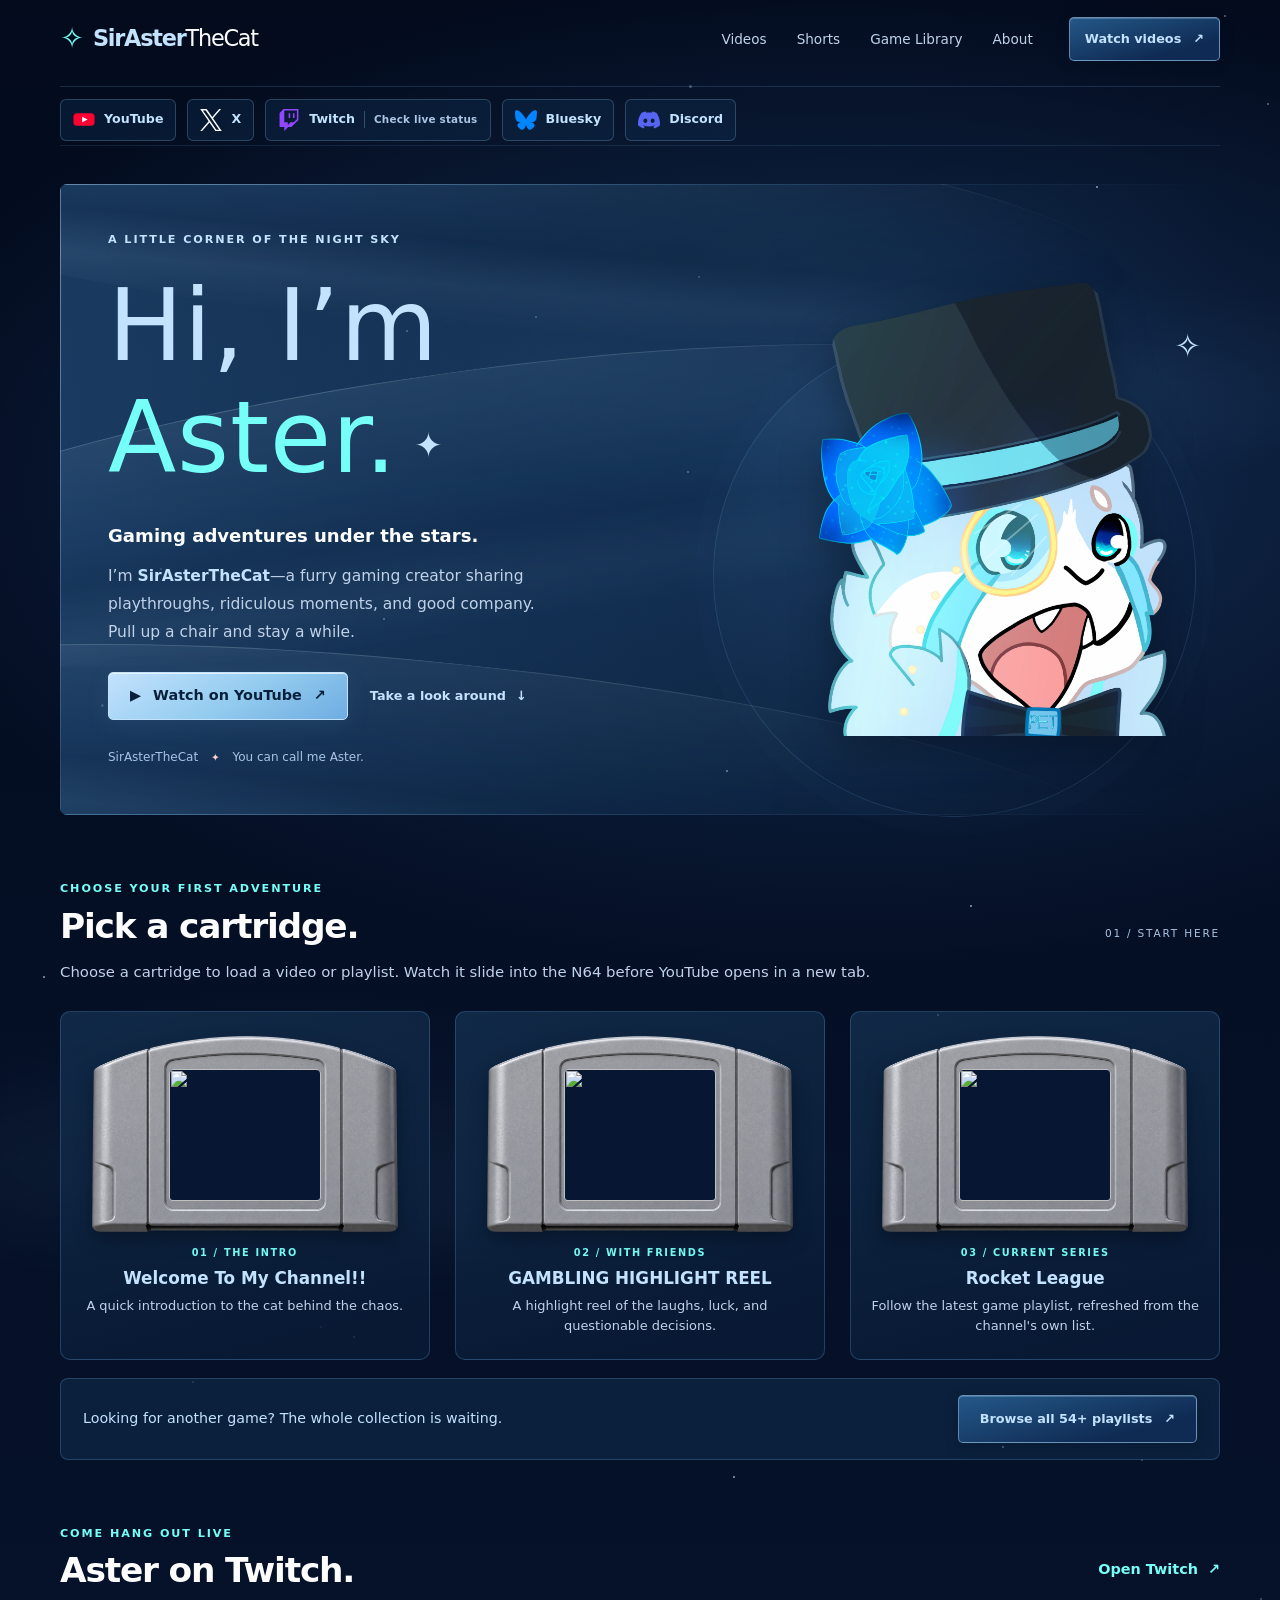
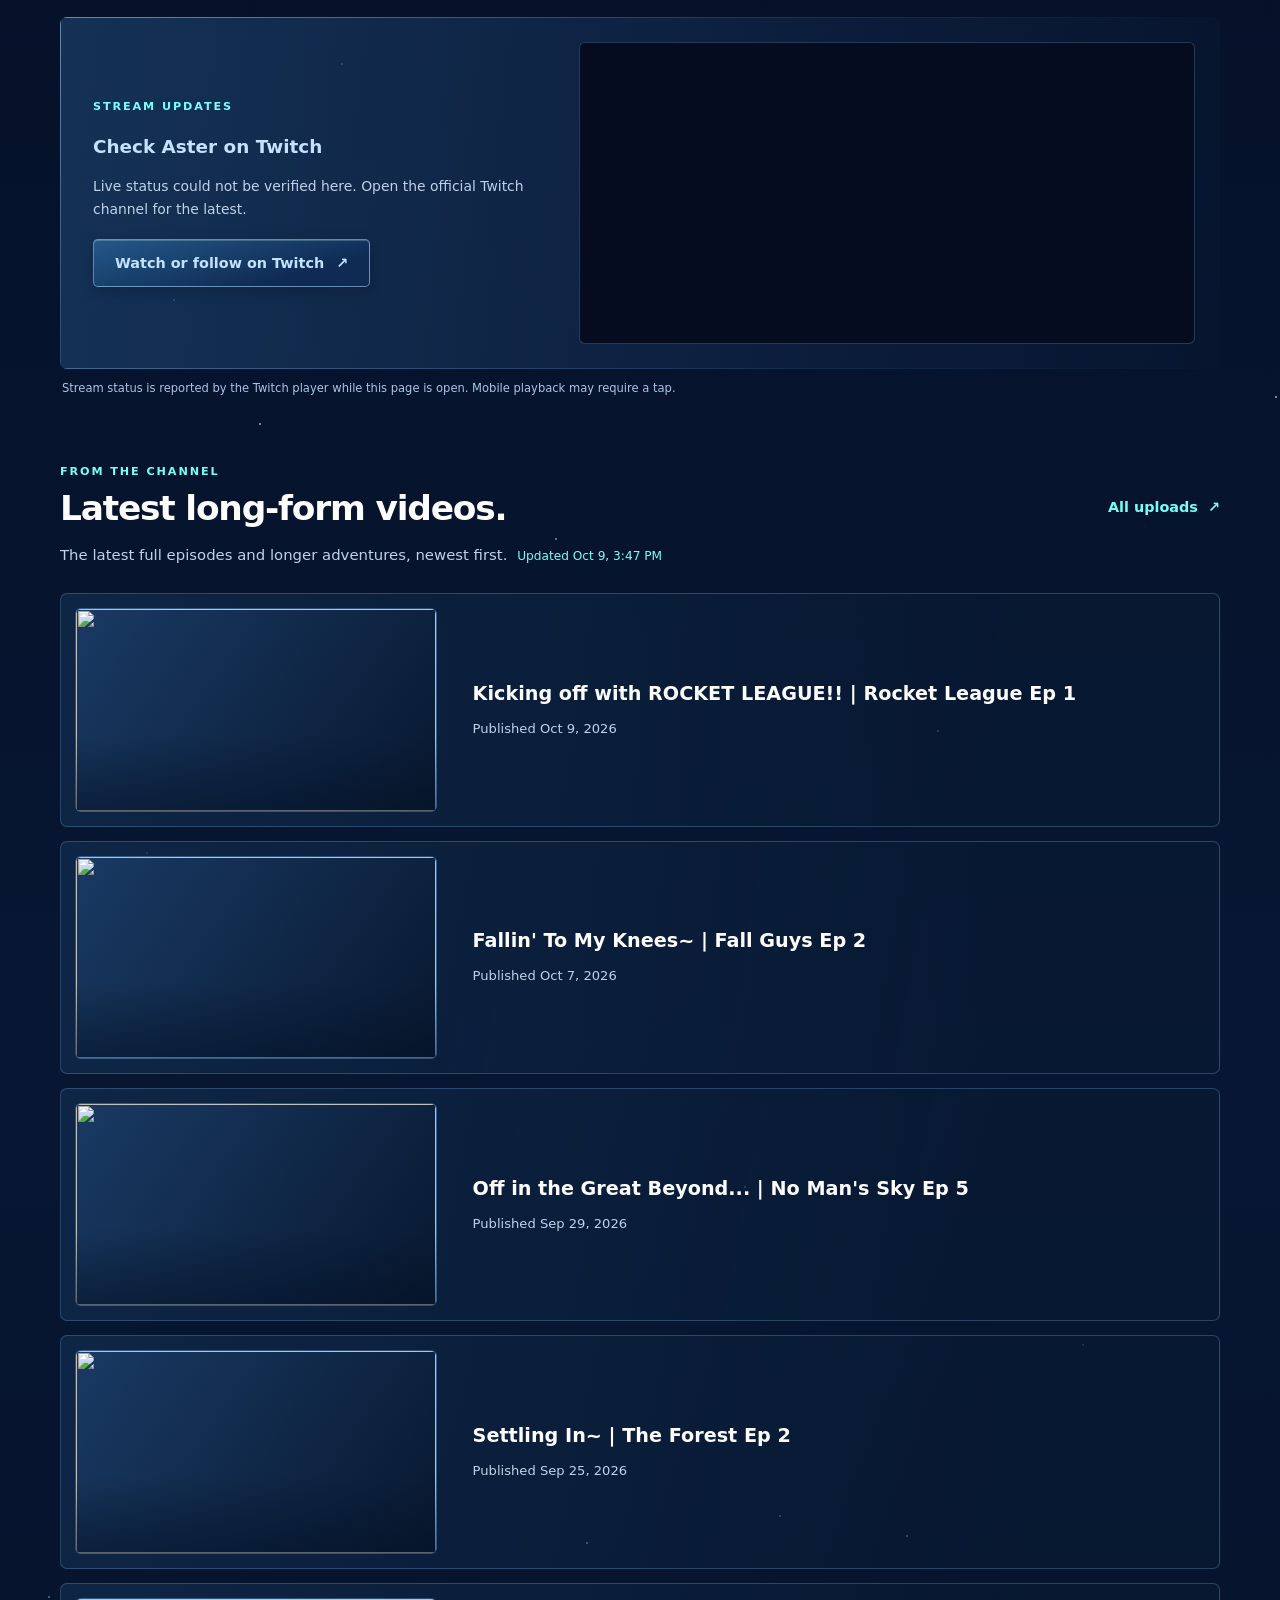
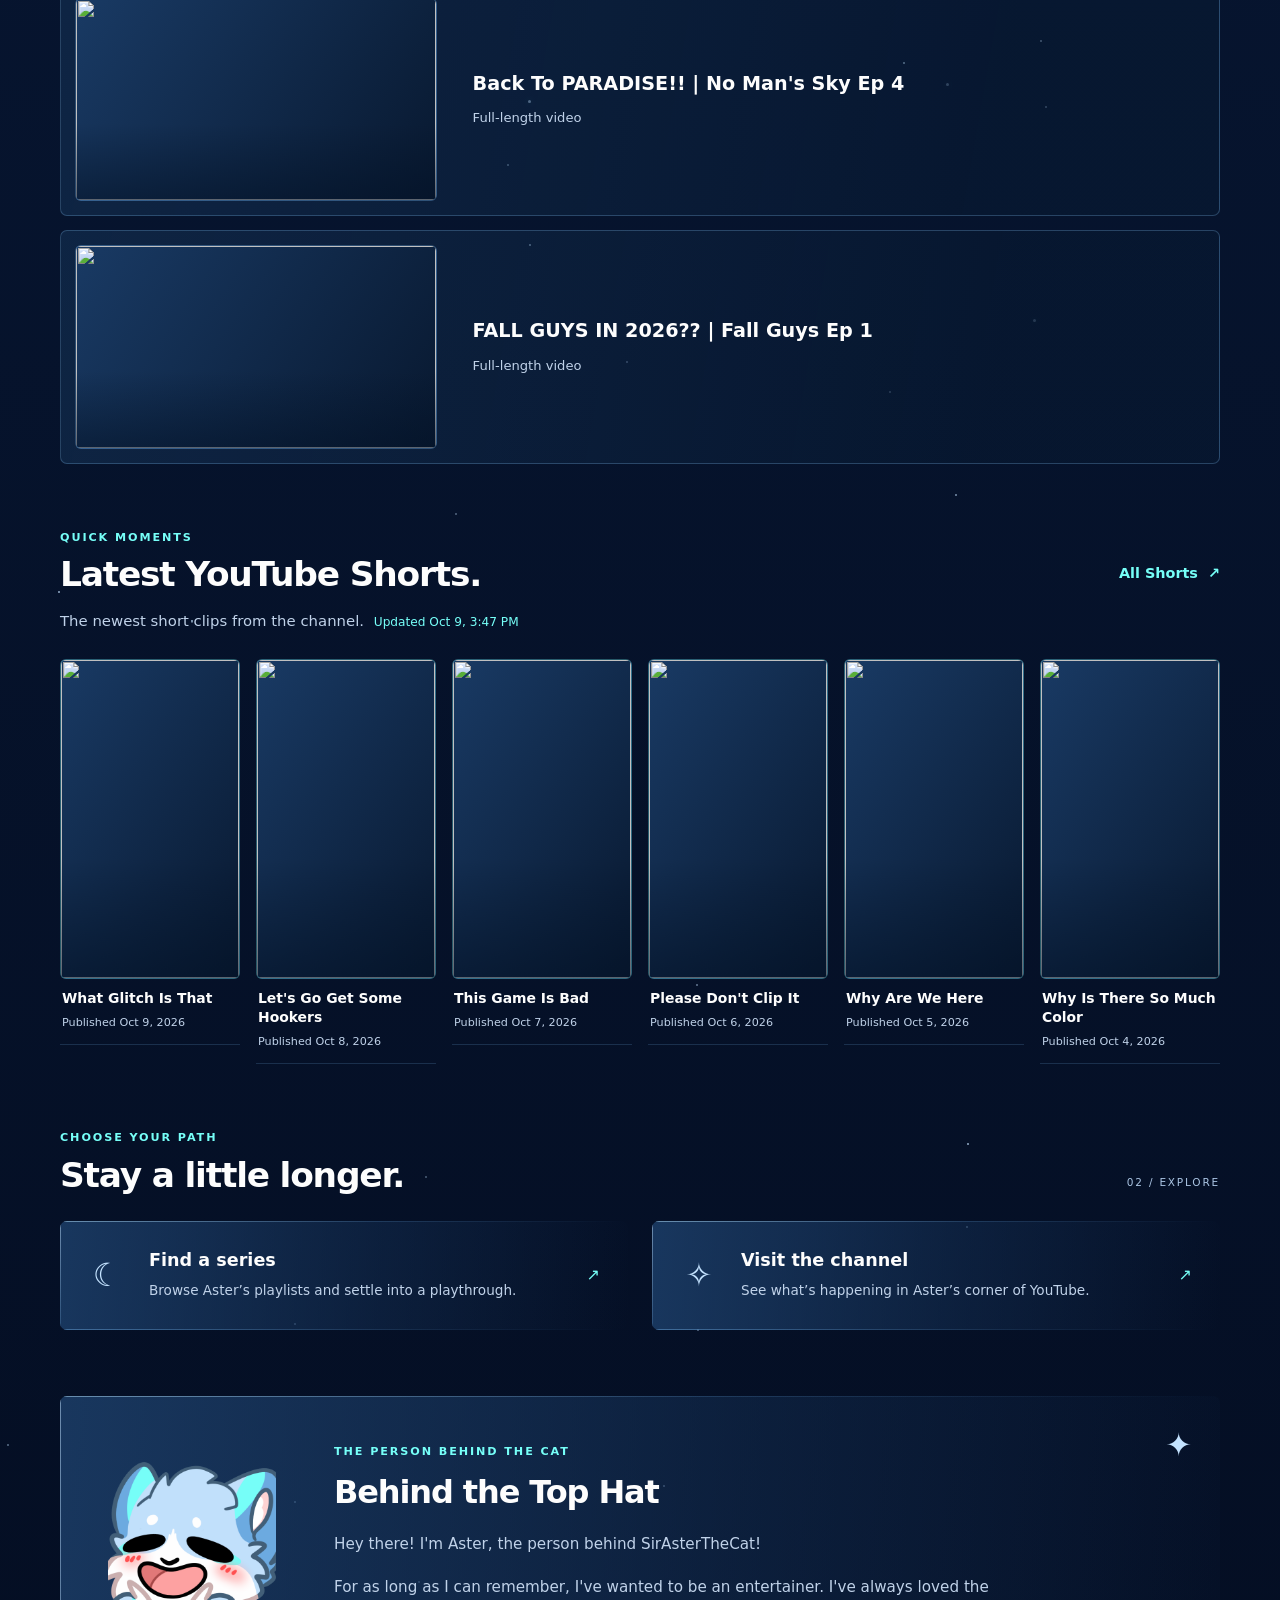
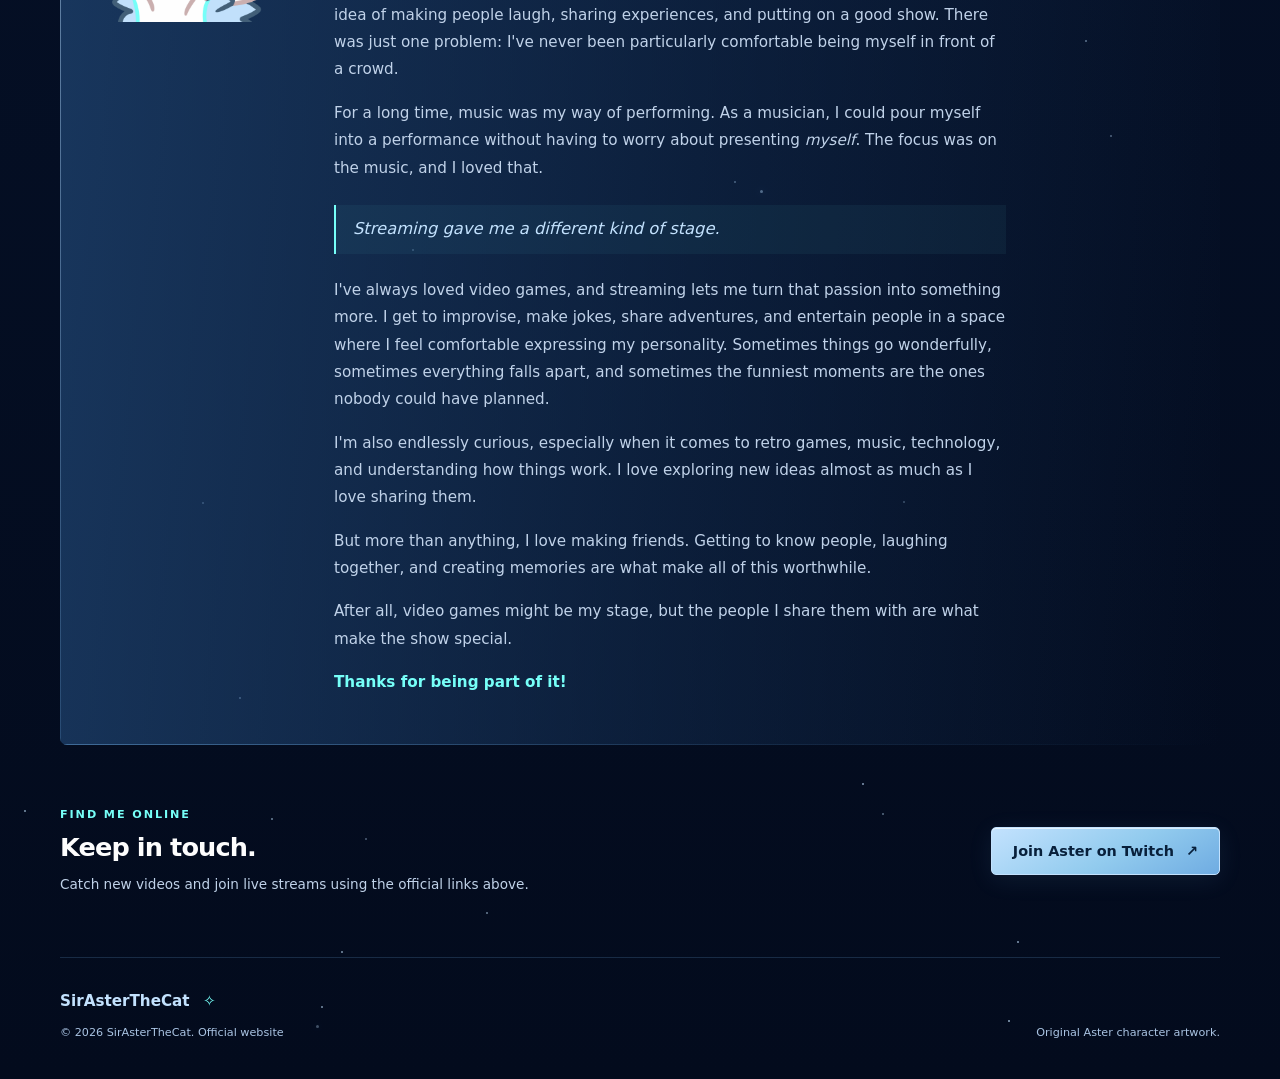
==== commit 538f3057: "Update Discord and social sharing metadata for Furry Extraordinaire image" ====
--- a/index.html
+++ b/index.html
@@ -4,27 +4,27 @@
   <meta charset="utf-8" />
   <meta name="viewport" content="width=device-width, initial-scale=1" />
   <meta name="theme-color" content="#030b1d" />
-  <title>Sir Aster The Cat | Furry Extraordinaire</title>
+  <title>Sir Aster The Cat — Furry Extraordinaire</title>
   <meta name="description" content="Meet SirAsterTheCat, also known as Aster: a furry gaming creator sharing playthroughs, highlights, Shorts, and good company." />
-  <link rel="canonical" href="https://sirasterthecat-png.github.io/" />
+  <link rel="canonical" href="https://sirasterthecat.men/" />
   <meta property="og:type" content="website" />
   <meta property="og:site_name" content="SirAsterTheCat" />
-  <meta property="og:title" content="Sir Aster The Cat | Furry Extraordinaire" />
+  <meta property="og:title" content="Sir Aster The Cat — Furry Extraordinaire" />
   <meta property="og:description" content="Sir Aster The Cat — Furry Extraordinaire. Gaming videos, playthroughs, highlights, playlists, and Shorts." />
-  <meta property="og:url" content="https://sirasterthecat-png.github.io/" />
+  <meta property="og:url" content="https://sirasterthecat.men/" />
   <meta name="twitter:card" content="summary_large_image" />
   <link rel="icon" href="favicon.ico?v=20261009-transparent-v2" sizes="any" />
   <link rel="icon" type="image/png" sizes="32x32" href="assets/favicon-32.png?v=20261009-transparent-v2" />
   <link rel="apple-touch-icon" sizes="180x180" href="assets/apple-touch-icon.png?v=20261009-transparent-v2" />
-  <meta property="og:image" content="https://sirasterthecat-png.github.io/assets/social-preview.jpg?v=20261009-asterdab" />
-  <meta property="og:image:secure_url" content="https://sirasterthecat-png.github.io/assets/social-preview.jpg?v=20261009-asterdab" />
+  <meta property="og:image" content="https://sirasterthecat.men/assets/social-preview-furry-extraordinaire.jpg" />
+  <meta property="og:image:secure_url" content="https://sirasterthecat.men/assets/social-preview-furry-extraordinaire.jpg" />
   <meta property="og:image:type" content="image/jpeg" />
   <meta property="og:image:width" content="1200" />
   <meta property="og:image:height" content="630" />
-  <meta property="og:image:alt" content="SirAsterTheCat's official website, featuring the original AsterDab artwork" />
-  <meta name="twitter:image" content="https://sirasterthecat-png.github.io/assets/social-preview.jpg?v=20261009-asterdab" />
+  <meta property="og:image:alt" content="Sir Aster The Cat — Furry Extraordinaire, featuring the current Aster character artwork" />
+  <meta name="twitter:image" content="https://sirasterthecat.men/assets/social-preview-furry-extraordinaire.jpg" />
   <script type="application/ld+json">
-  {"@context":"https://schema.org","@type":"ProfilePage","name":"Sir Aster The Cat | Furry Extraordinaire","url":"https://sirasterthecat-png.github.io/","mainEntity":{"@type":"Person","name":"SirAsterTheCat","alternateName":"Aster","description":"Furry gaming creator sharing playthroughs, highlights, Shorts, and streams.","url":"https://sirasterthecat-png.github.io/","sameAs":["https://www.youtube.com/@sirasterthecat"]}}
+  {"@context":"https://schema.org","@type":"ProfilePage","name":"Sir Aster The Cat — Furry Extraordinaire","url":"https://sirasterthecat.men/","mainEntity":{"@type":"Person","name":"SirAsterTheCat","alternateName":"Aster","description":"Furry gaming creator sharing playthroughs, highlights, Shorts, and streams.","url":"https://sirasterthecat.men/","sameAs":["https://www.youtube.com/@sirasterthecat"]}}
   </script>
   <script src="adventure.js?v=20261009-powered-image-v10" defer></script>
   <link rel="stylesheet" href="styles.css?v=20261009-powered-image-v10" />
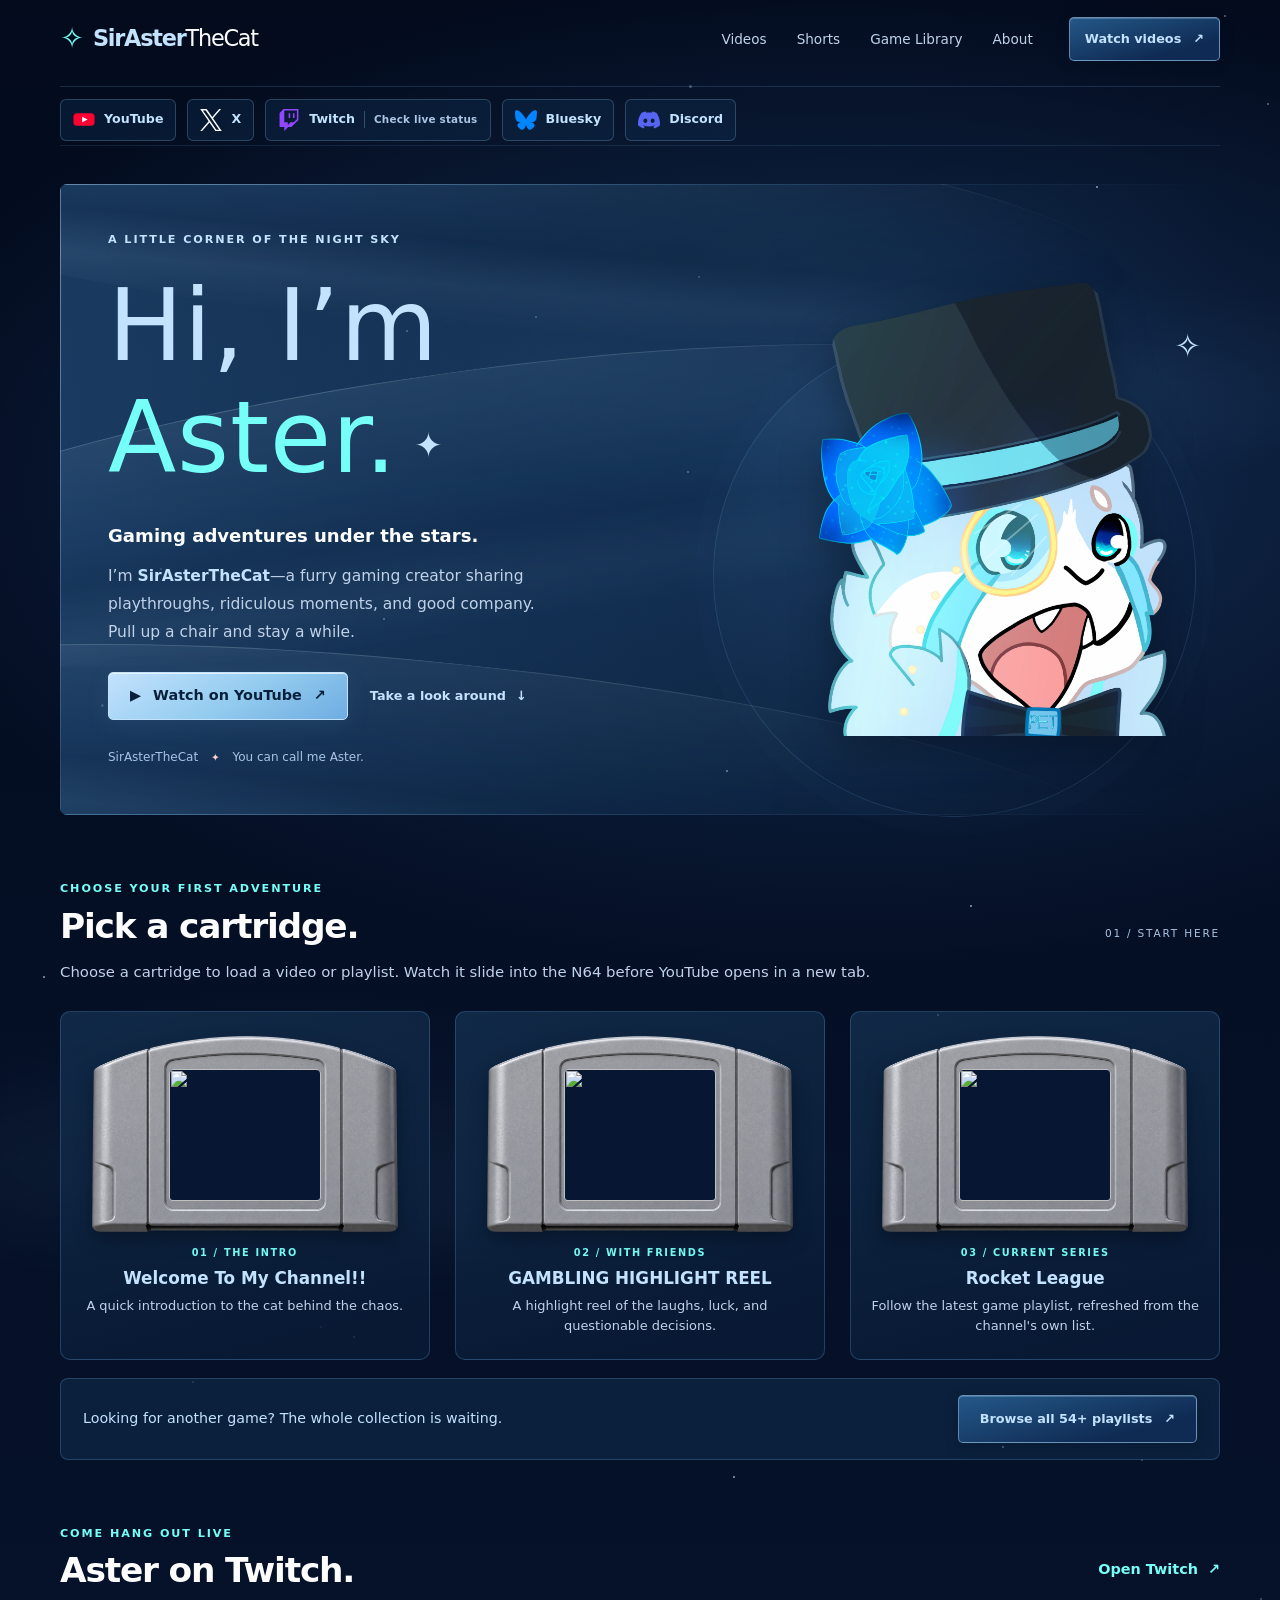
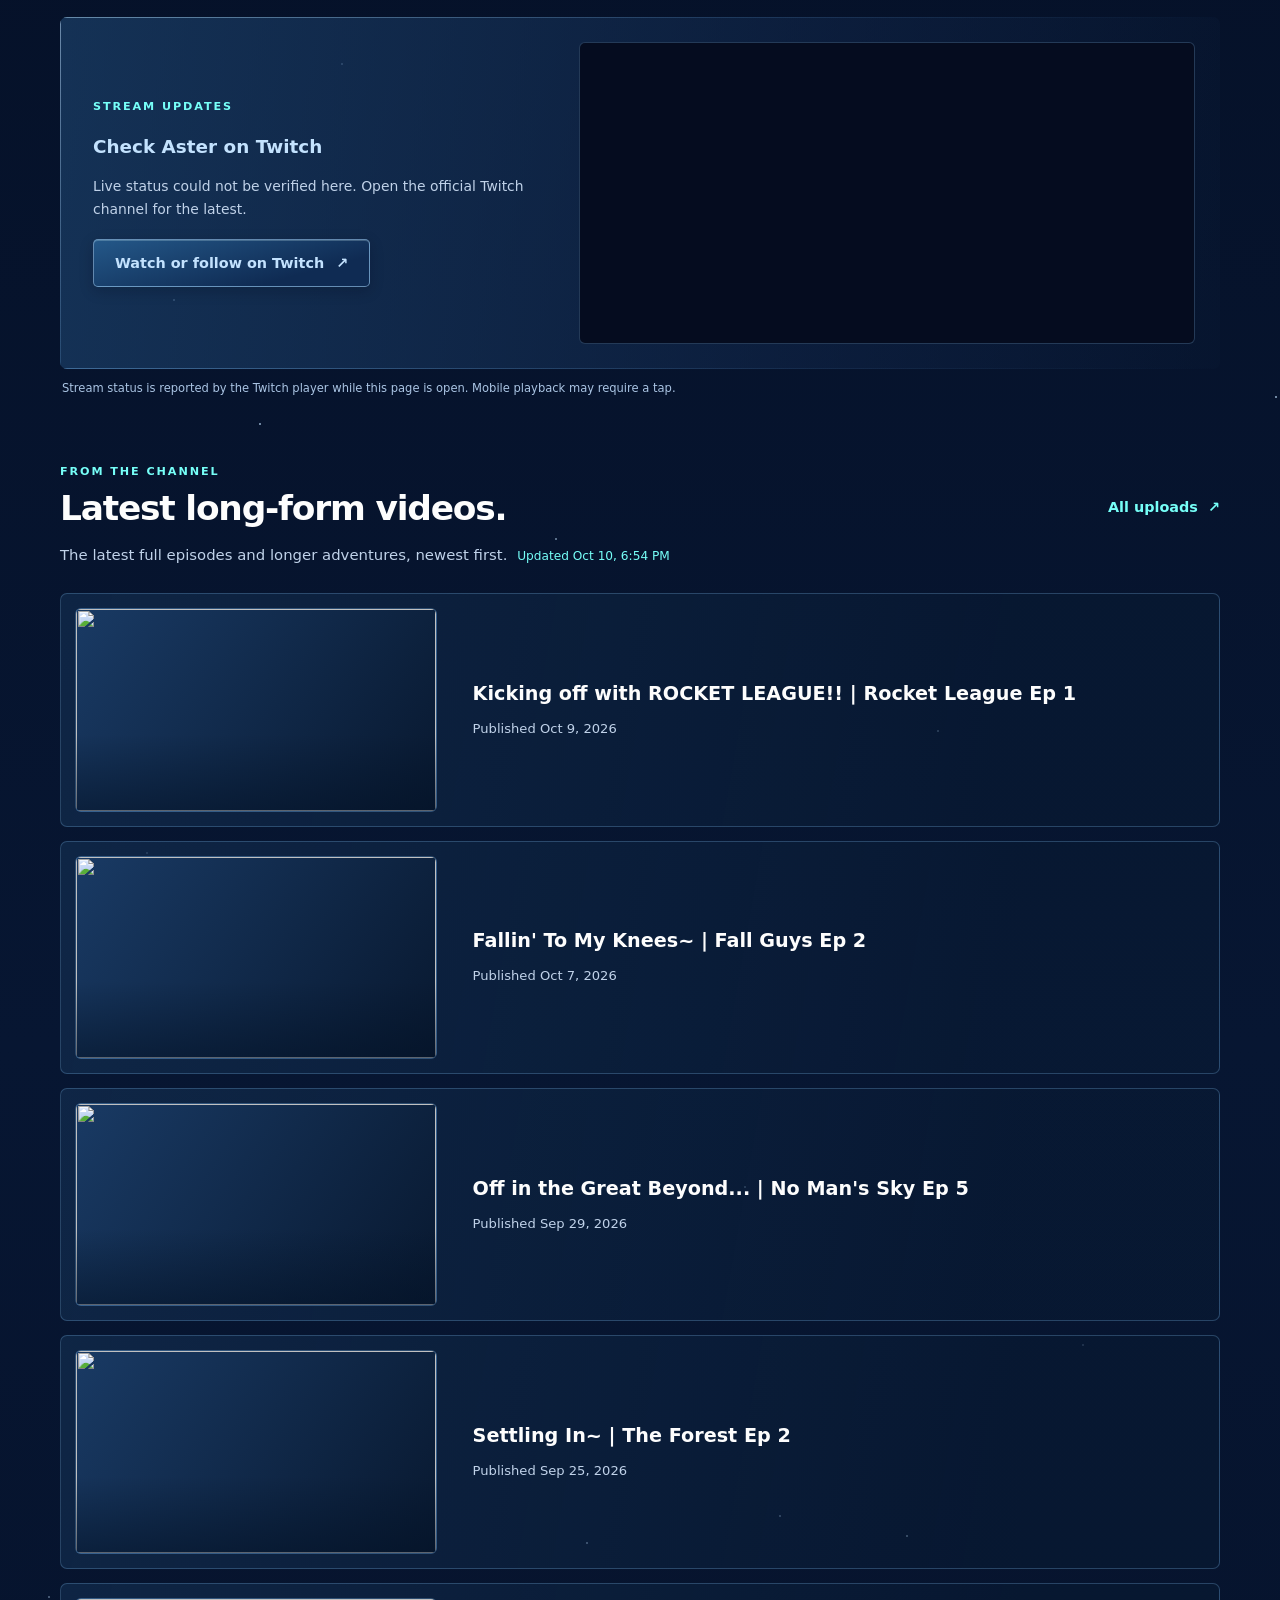
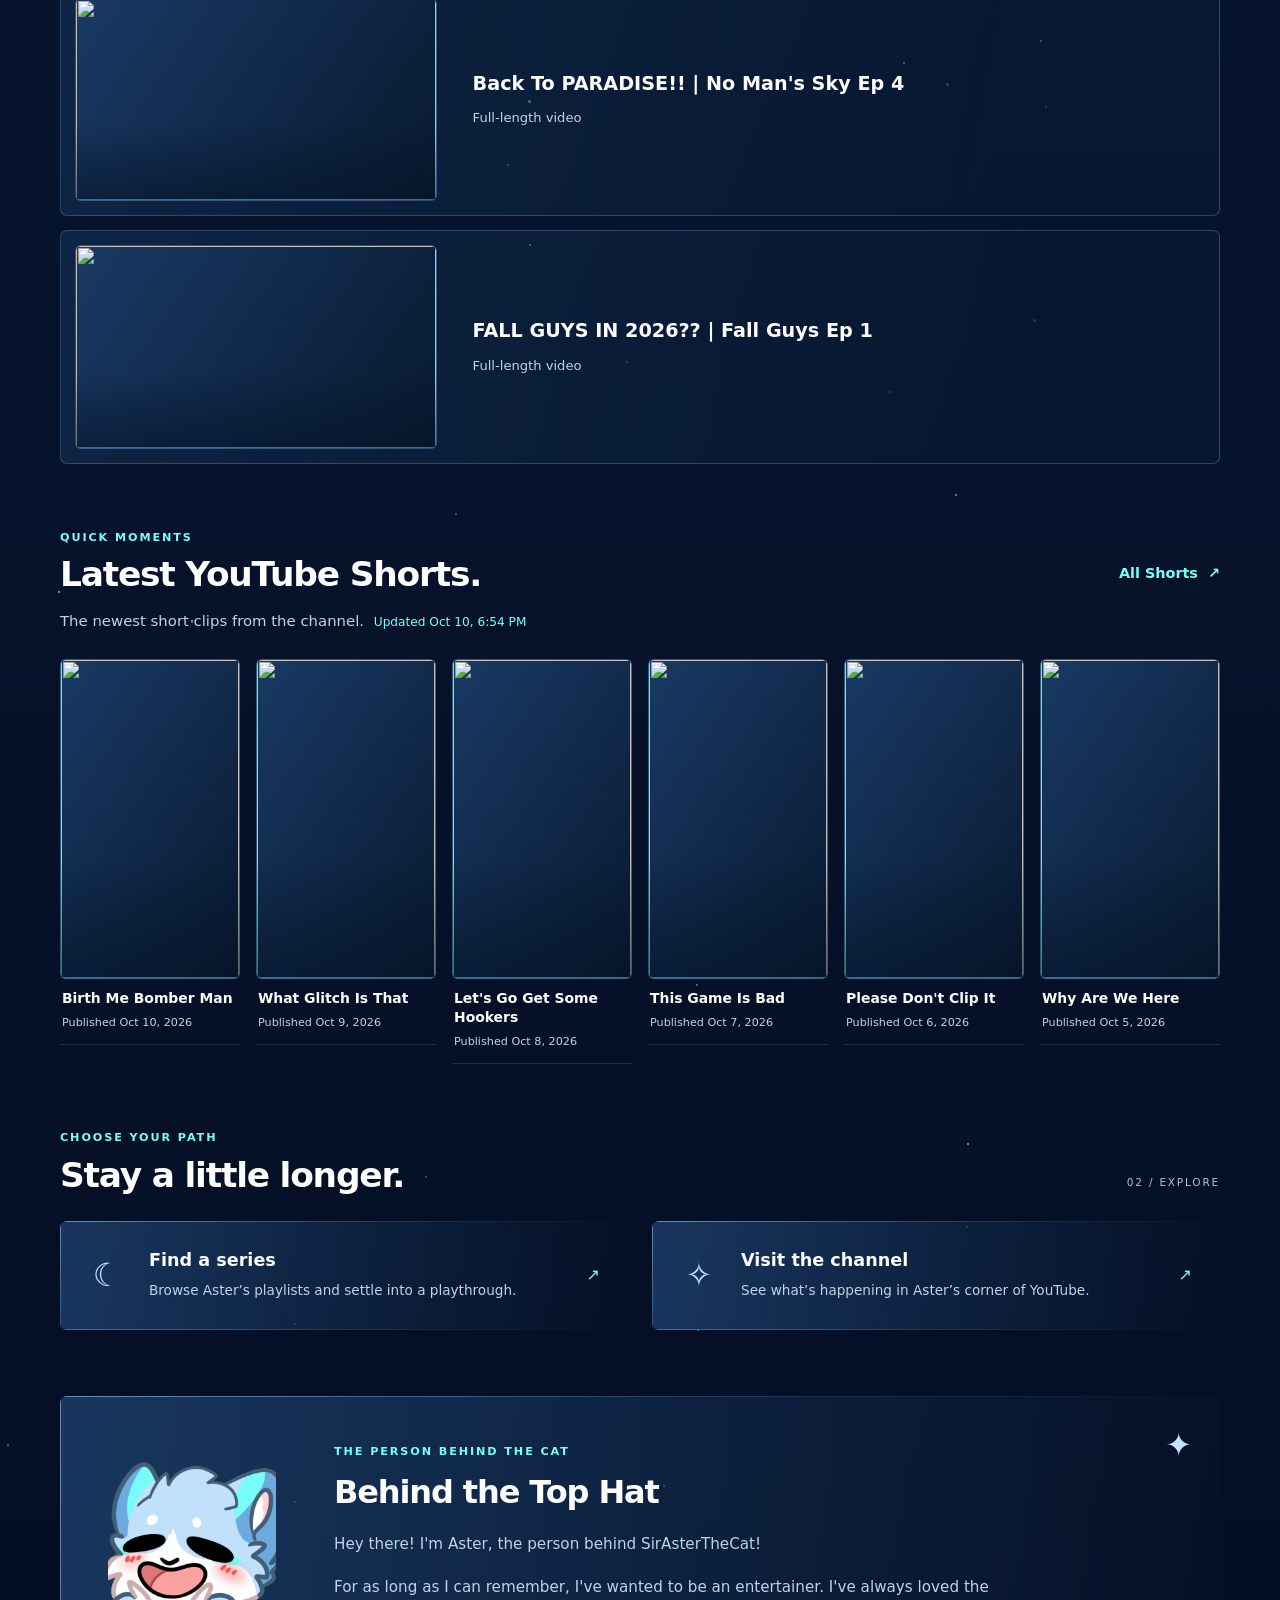
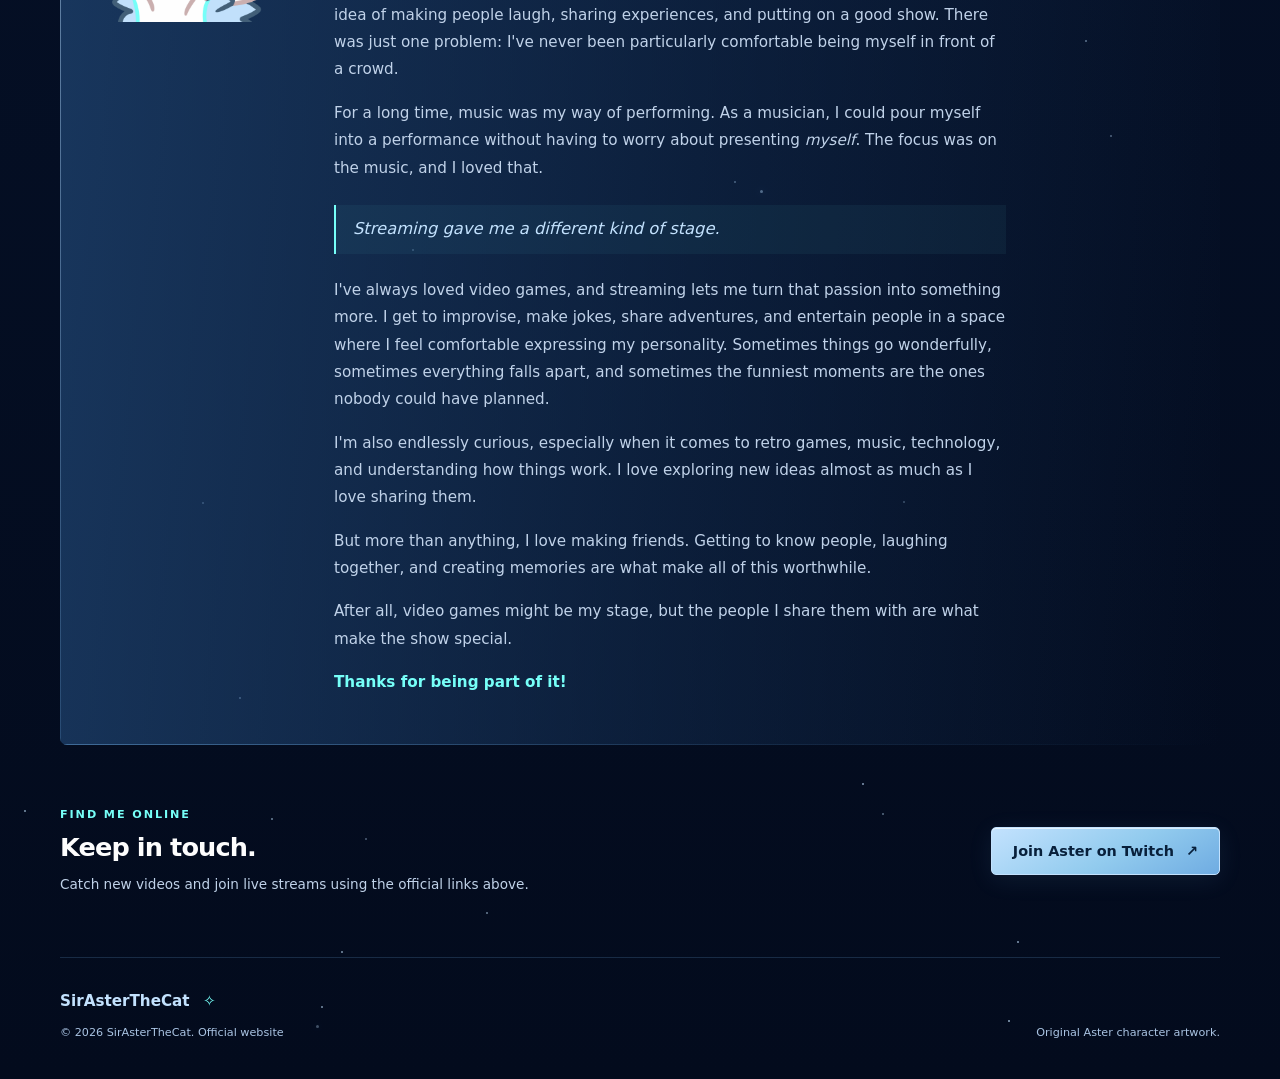
==== commit e83ad485: "Unify canonical site URLs and publish crawlable playlist directory" ====
--- a/index.html
+++ b/index.html
@@ -24,7 +24,54 @@
   <meta property="og:image:alt" content="Sir Aster The Cat — Furry Extraordinaire, featuring the current Aster character artwork" />
   <meta name="twitter:image" content="https://sirasterthecat.men/assets/social-preview-furry-extraordinaire.jpg" />
   <script type="application/ld+json">
-  {"@context":"https://schema.org","@type":"ProfilePage","name":"Sir Aster The Cat — Furry Extraordinaire","url":"https://sirasterthecat.men/","mainEntity":{"@type":"Person","name":"SirAsterTheCat","alternateName":"Aster","description":"Furry gaming creator sharing playthroughs, highlights, Shorts, and streams.","url":"https://sirasterthecat.men/","sameAs":["https://www.youtube.com/@sirasterthecat"]}}
+  {
+    "@context": "https://schema.org",
+    "@graph": [
+      {
+        "@type": "WebSite",
+        "@id": "https://sirasterthecat.men/#website",
+        "url": "https://sirasterthecat.men/",
+        "name": "Sir Aster The Cat",
+        "alternateName": "SirAsterTheCat",
+        "description": "Official website of SirAsterTheCat, a furry gaming creator sharing playthroughs, highlights, YouTube Shorts, and Twitch streams.",
+        "inLanguage": "en",
+        "publisher": {
+          "@id": "https://sirasterthecat.men/#aster"
+        }
+      },
+      {
+        "@type": "ProfilePage",
+        "@id": "https://sirasterthecat.men/#webpage",
+        "url": "https://sirasterthecat.men/",
+        "name": "Sir Aster The Cat — Furry Extraordinaire",
+        "description": "Meet SirAsterTheCat (Aster), a furry gaming creator sharing games, playthroughs, and live streams.",
+        "isPartOf": {
+          "@id": "https://sirasterthecat.men/#website"
+        },
+        "mainEntity": {
+          "@id": "https://sirasterthecat.men/#aster"
+        }
+      },
+      {
+        "@type": "Person",
+        "@id": "https://sirasterthecat.men/#aster",
+        "name": "SirAsterTheCat",
+        "alternateName": [
+          "Aster",
+          "Sir Aster The Cat"
+        ],
+        "description": "Furry gaming creator sharing playthroughs, highlights, Shorts, and streams.",
+        "url": "https://sirasterthecat.men/",
+        "image": "https://sirasterthecat.men/assets/SirAsterCompressed.png",
+        "sameAs": [
+          "https://www.youtube.com/@sirasterthecat",
+          "https://www.twitch.tv/sirasterthecat",
+          "https://x.com/sirasterthecat",
+          "https://bsky.app/profile/sirasterthecat.bsky.social"
+        ]
+      }
+    ]
+  }
   </script>
   <script src="adventure.js?v=20261009-powered-image-v10" defer></script>
   <link rel="stylesheet" href="styles.css?v=20261009-powered-image-v10" />
--- a/styles.css
+++ b/styles.css
@@ -725,3 +725,13 @@
 }
 .adventure-library-cta .button{font-size:.8rem;}
 @media(max-width:680px){.adventure-library-cta{justify-content:center;text-align:center;}}
+
+/* Compact, fully crawlable playlist index; the established cartridge grid is unchanged. */
+.library-directory { margin-top:22px;padding:15px 2px 3px;border-top:1px solid #6face249;color:var(--copy); }
+.library-directory summary { cursor:pointer;color:var(--ice);font-weight:700;font-size:.9rem;padding:9px 6px; }
+.library-directory summary:focus-visible { outline:2px solid var(--ice);outline-offset:4px; }
+.library-directory p { margin:11px 6px;color:var(--copy);font-size:.85rem;line-height:1.5; }
+.library-directory ol { display:grid;grid-template-columns:repeat(auto-fit,minmax(220px,1fr));gap:9px 22px;margin:16px 6px;padding-left:24px; }
+.library-directory li { min-width:0;font-size:.87rem;line-height:1.5; }
+.library-directory li a { color:var(--ice);overflow-wrap:anywhere;text-underline-offset:3px; }
+.library-directory li span { color:var(--copy);font-size:.77rem;white-space:nowrap; }
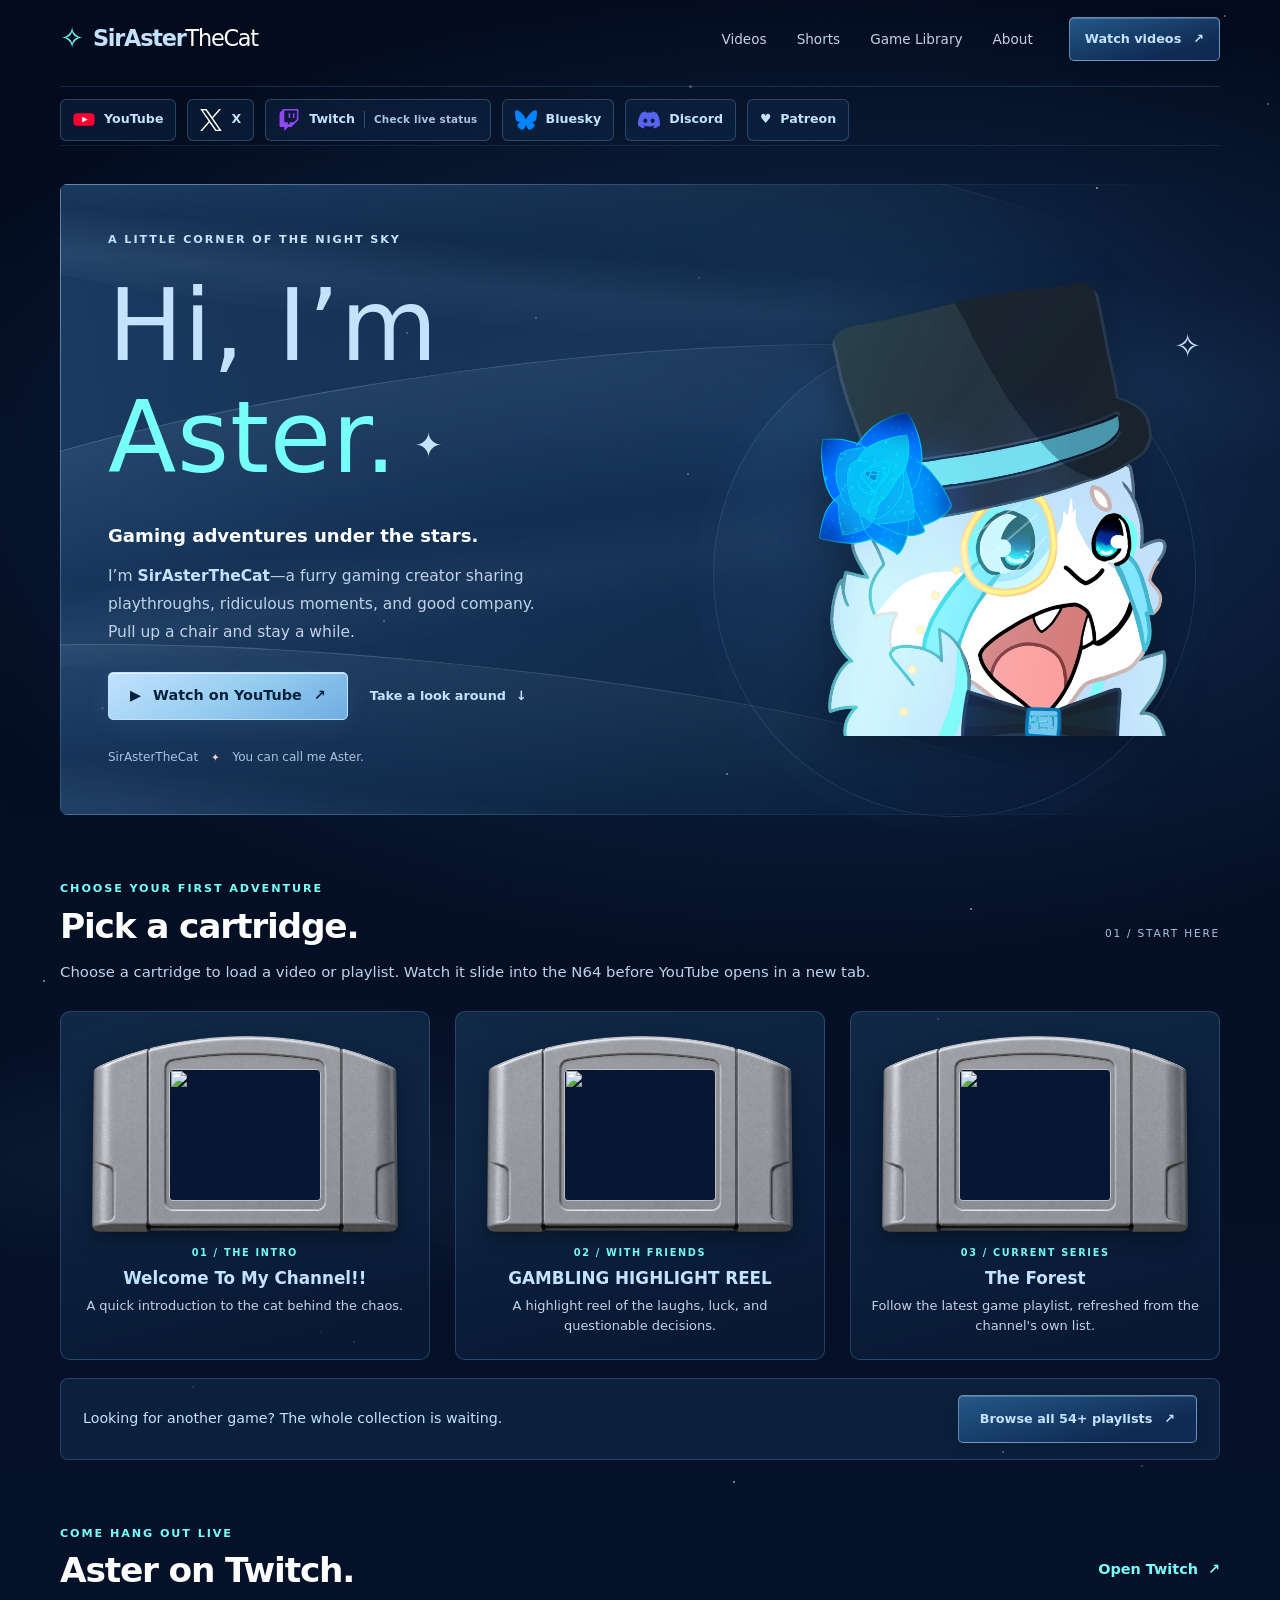
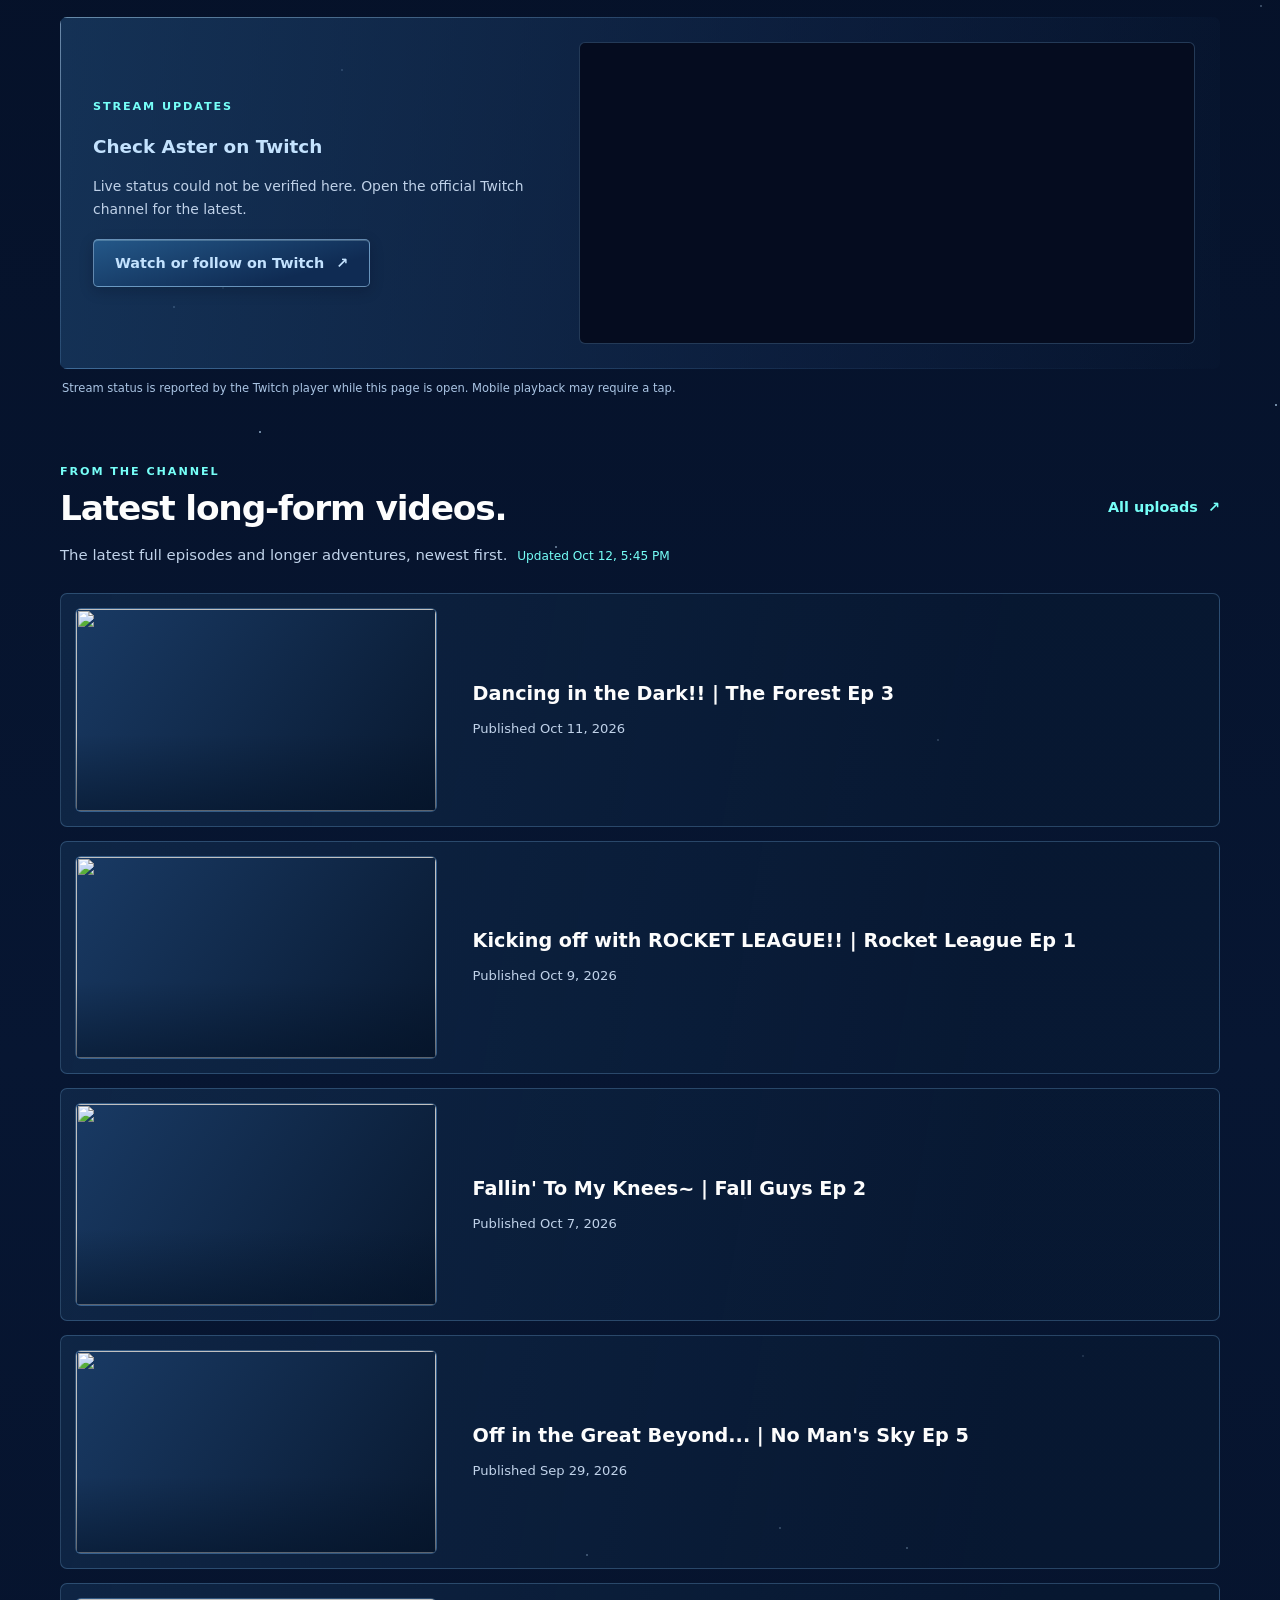
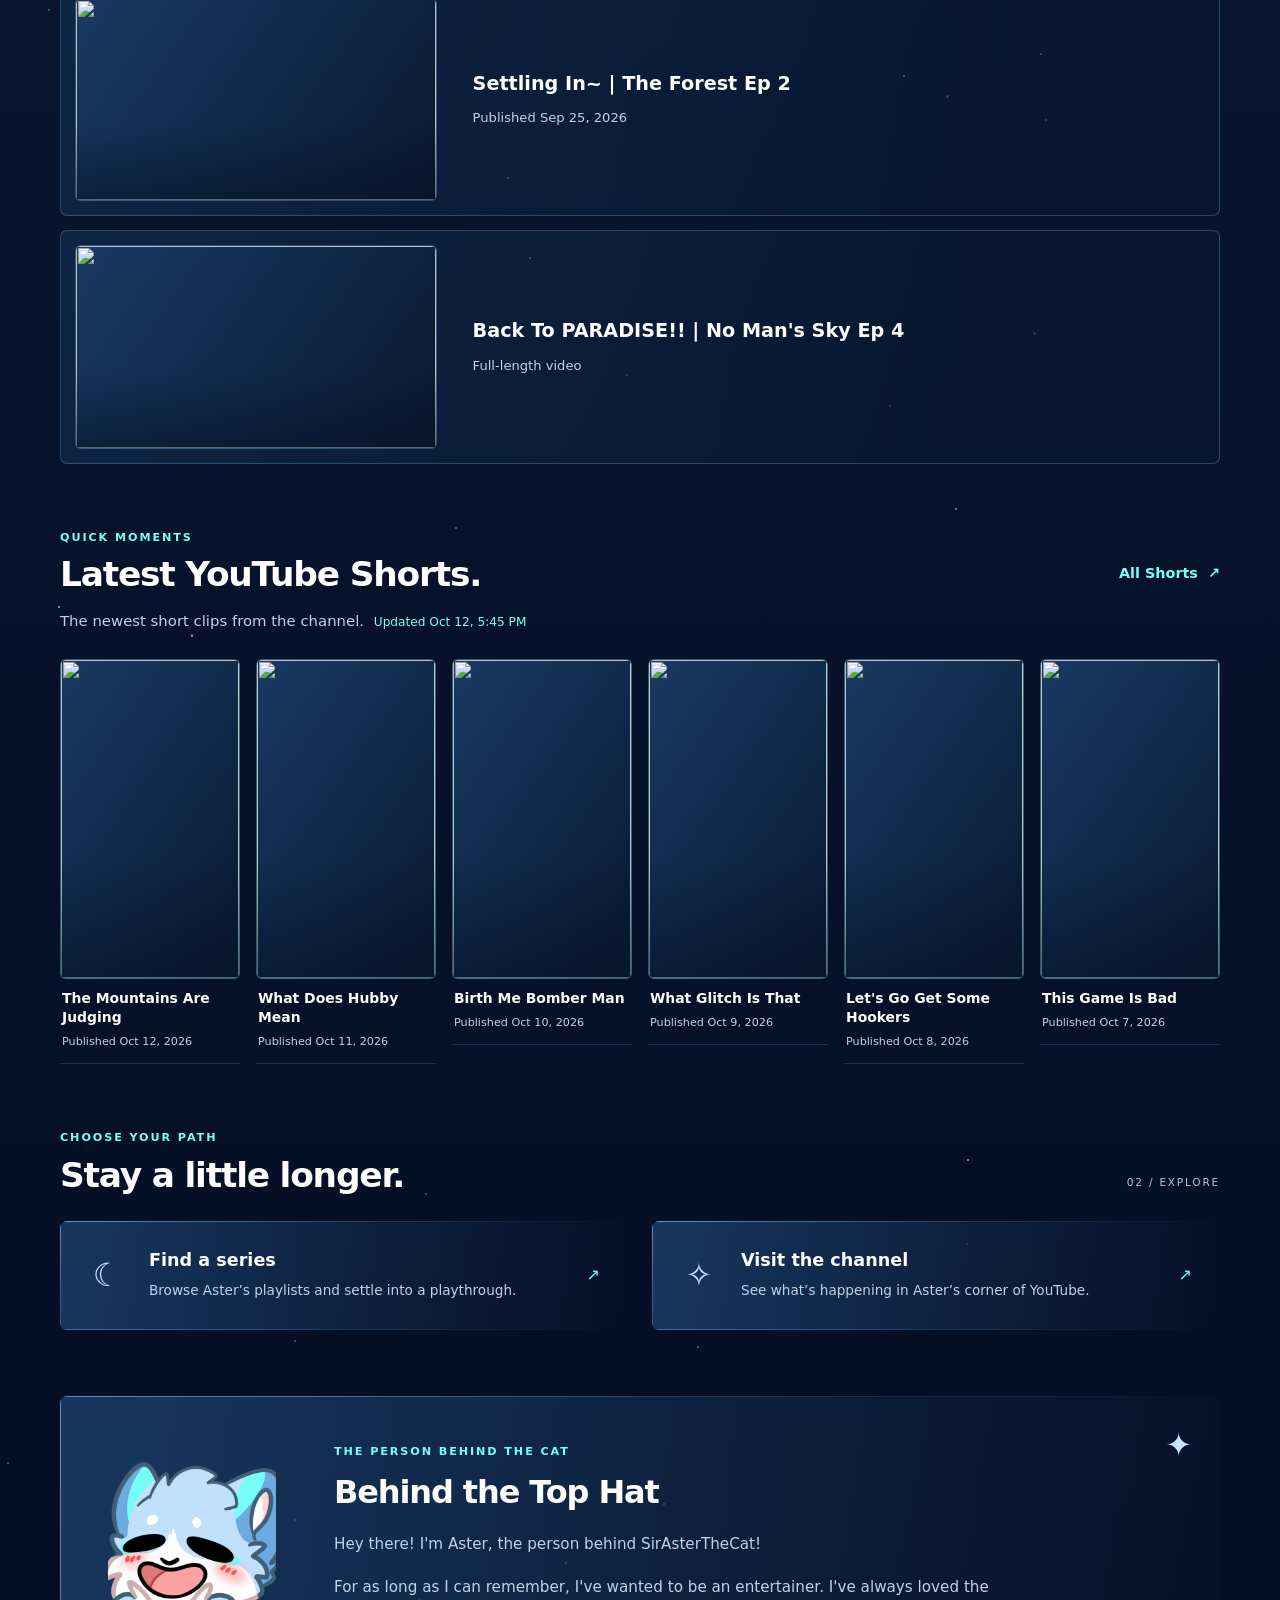
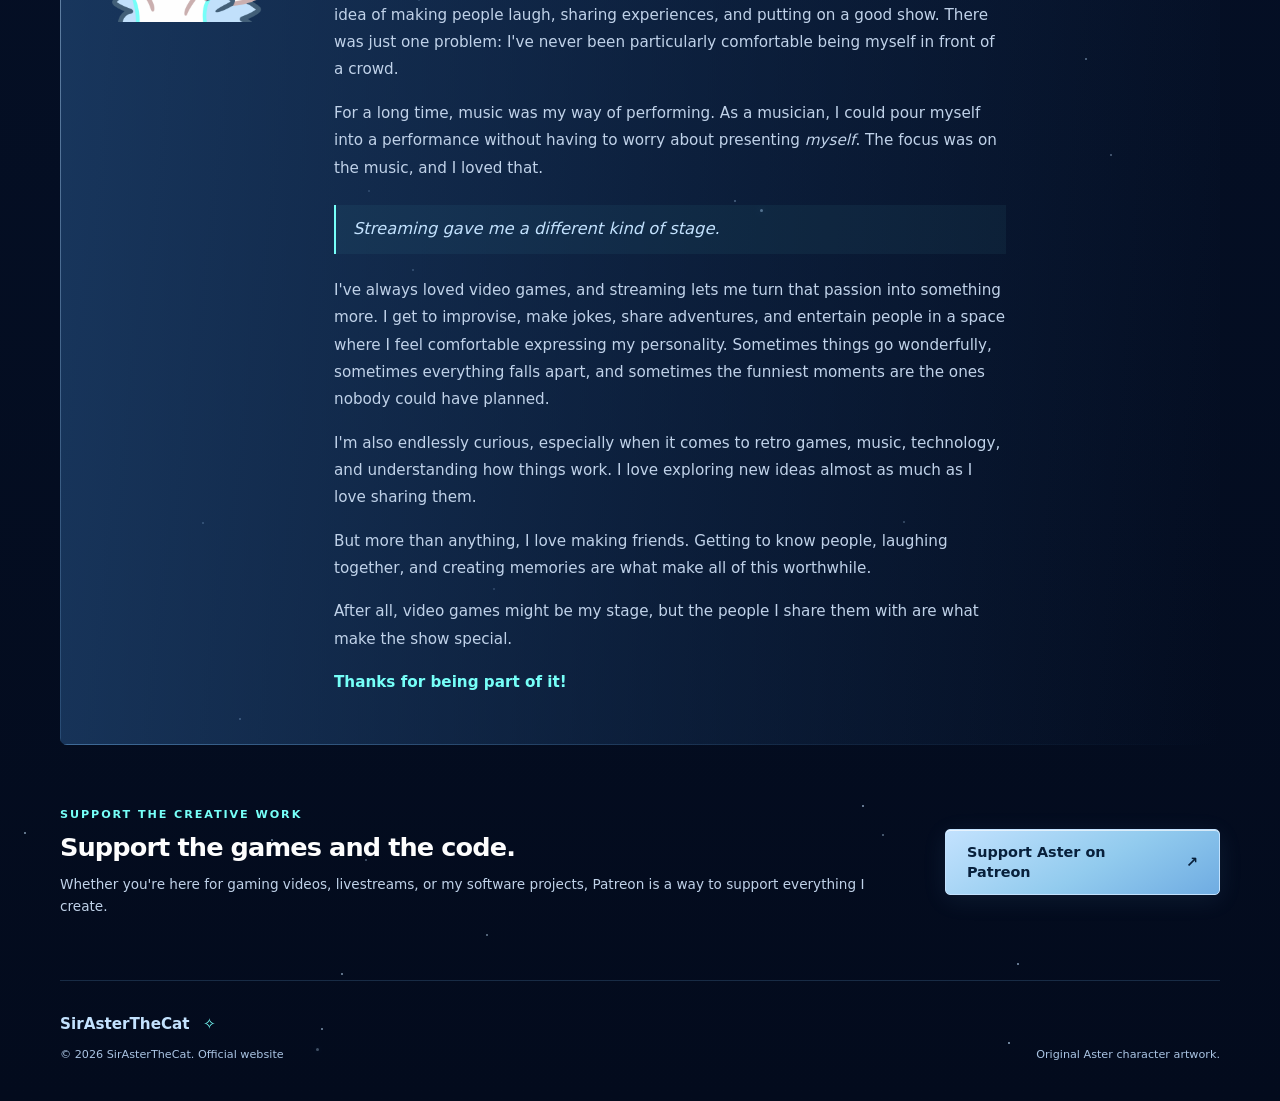
==== commit 26d992e0: "Add official Patreon support link to website" ====
--- a/index.html
+++ b/index.html
@@ -96,6 +96,7 @@
       <a href="https://www.twitch.tv/sirasterthecat" target="_blank" rel="noopener noreferrer"><img class="social-icon" src="assets/brand-twitch.svg" alt="" width="22" height="22" /> Twitch <span class="twitch-header-status" id="twitch-header-status" aria-live="polite">Check live status</span></a>
       <a href="https://bsky.app/profile/sirasterthecat.bsky.social" target="_blank" rel="noopener noreferrer"><img class="social-icon" src="assets/brand-bluesky.svg" alt="" width="22" height="22" /> Bluesky</a>
       <a href="https://discord.gg/AVGKWUkeq8" target="_blank" rel="noopener noreferrer"><img class="social-icon" src="assets/brand-discord.svg" alt="" width="22" height="22" /> Discord</a>
+      <a href="https://www.patreon.com/SirAsterTheCat" target="_blank" rel="noopener noreferrer" aria-label="Support Aster on Patreon"><span aria-hidden="true">♥</span> Patreon</a>
     </nav>
     <main id="main" tabindex="-1">
       <section class="hero oot-frame" id="top" aria-labelledby="welcome-title">
@@ -219,7 +220,7 @@
         </div>
         <span class="about-star" aria-hidden="true">✦</span>
       </section>
-      <section class="social" aria-labelledby="social-title"><div><p class="eyebrow">Find me online</p><h2 id="social-title">Keep in touch.</h2><p>Catch new videos and join live streams using the official links above.</p></div><a class="button button-primary" href="https://www.twitch.tv/sirasterthecat" target="_blank" rel="noopener noreferrer">Join Aster on Twitch <span aria-hidden="true">↗</span></a></section>
+      <section class="social" id="support" aria-labelledby="support-title"><div><p class="eyebrow">Support the creative work</p><h2 id="support-title">Support the games and the code.</h2><p>Whether you're here for gaming videos, livestreams, or my software projects, Patreon is a way to support everything I create.</p></div><a class="button button-primary" href="https://www.patreon.com/SirAsterTheCat" target="_blank" rel="noopener noreferrer">Support Aster on Patreon <span aria-hidden="true">↗</span></a></section>
     </main>
     <footer><div><a class="footer-brand" href="#top">SirAsterTheCat <span aria-hidden="true">✧</span></a><p>© 2026 SirAsterTheCat. Official website</p></div><p>Original Aster character artwork.</p></footer>
   </div>
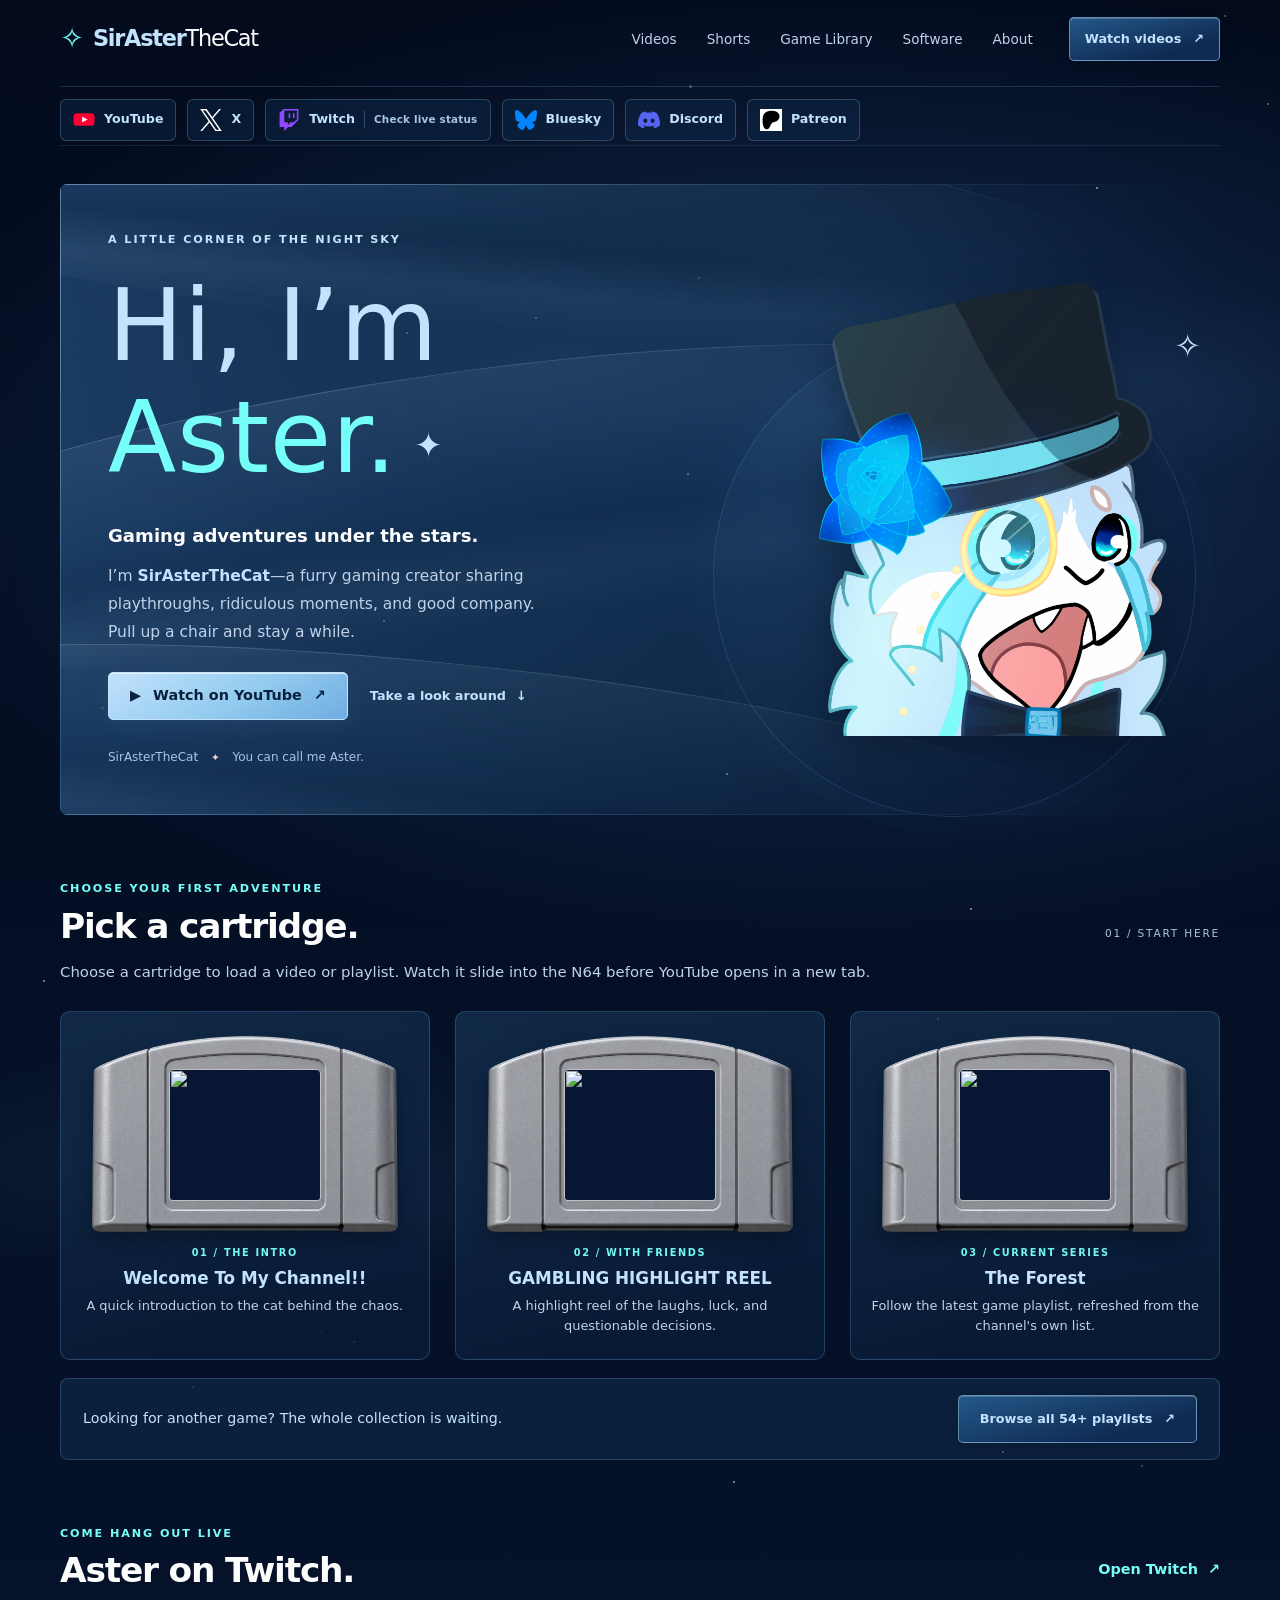
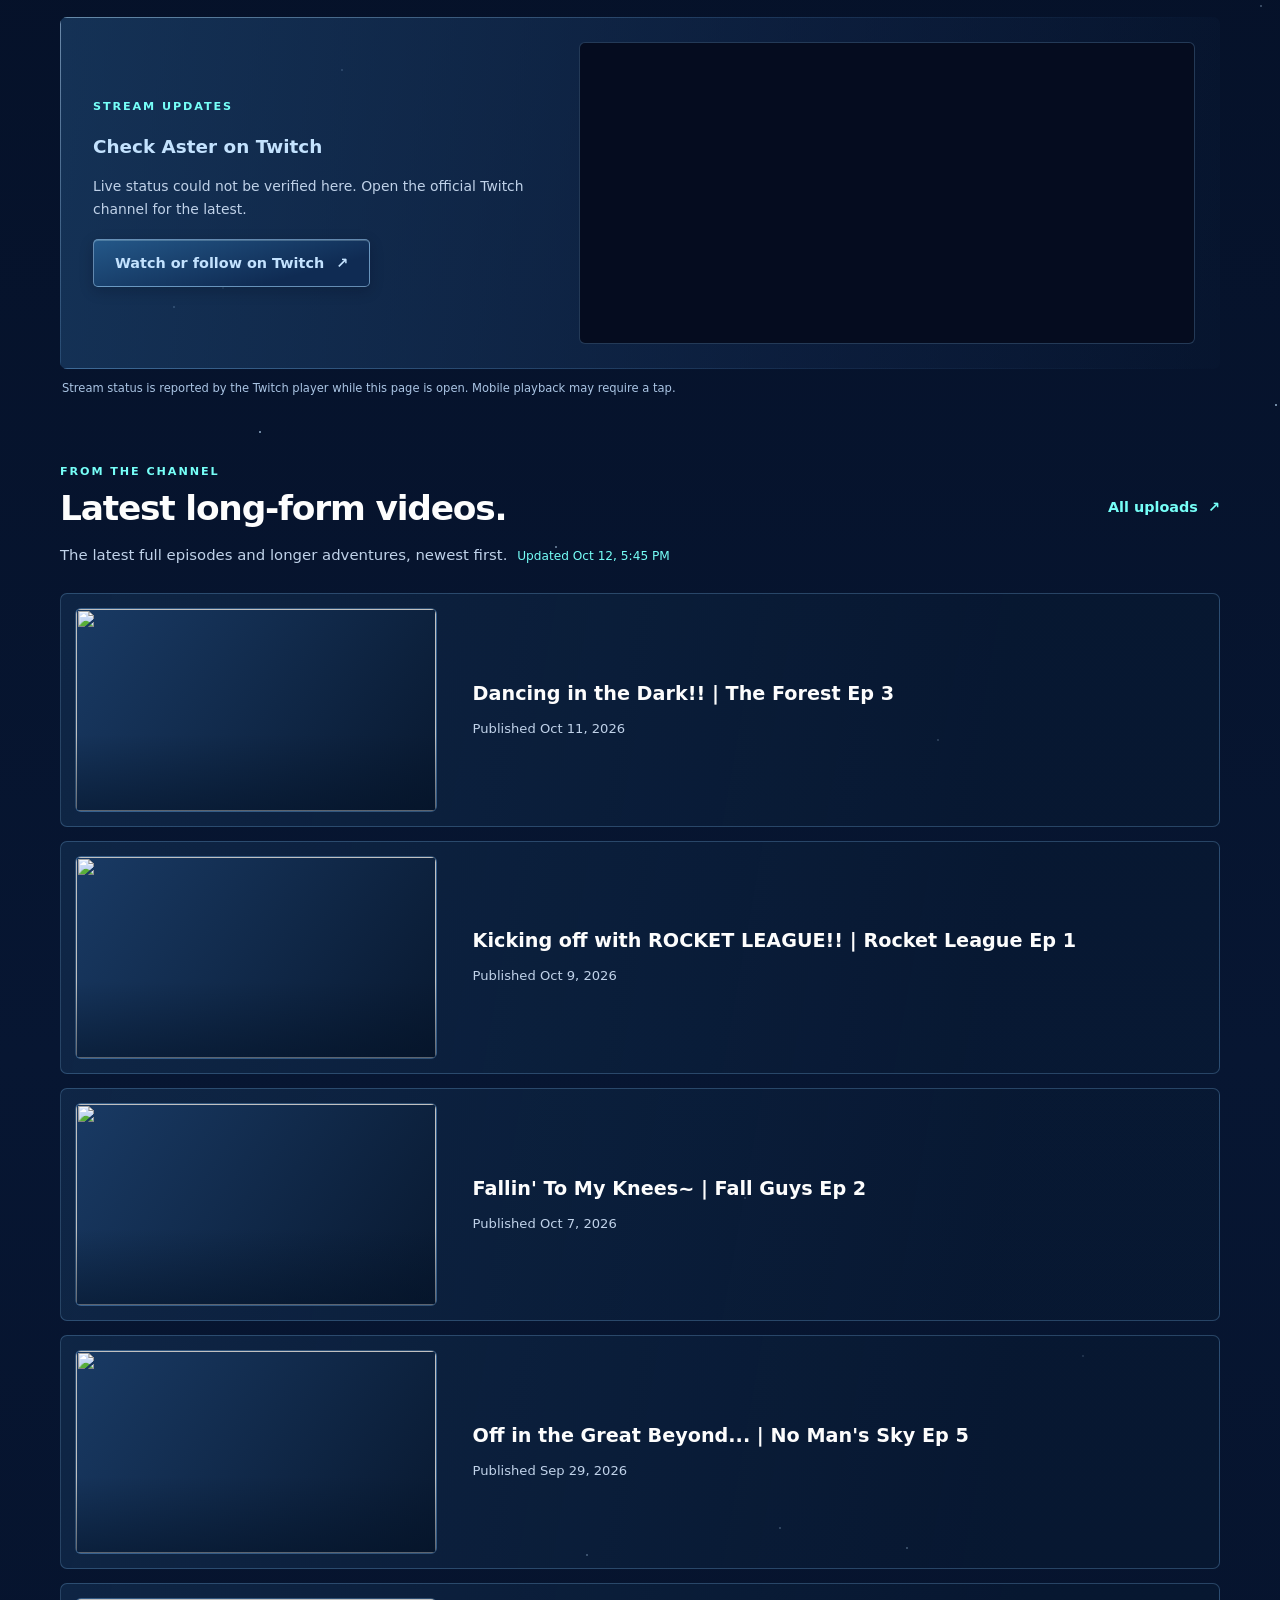
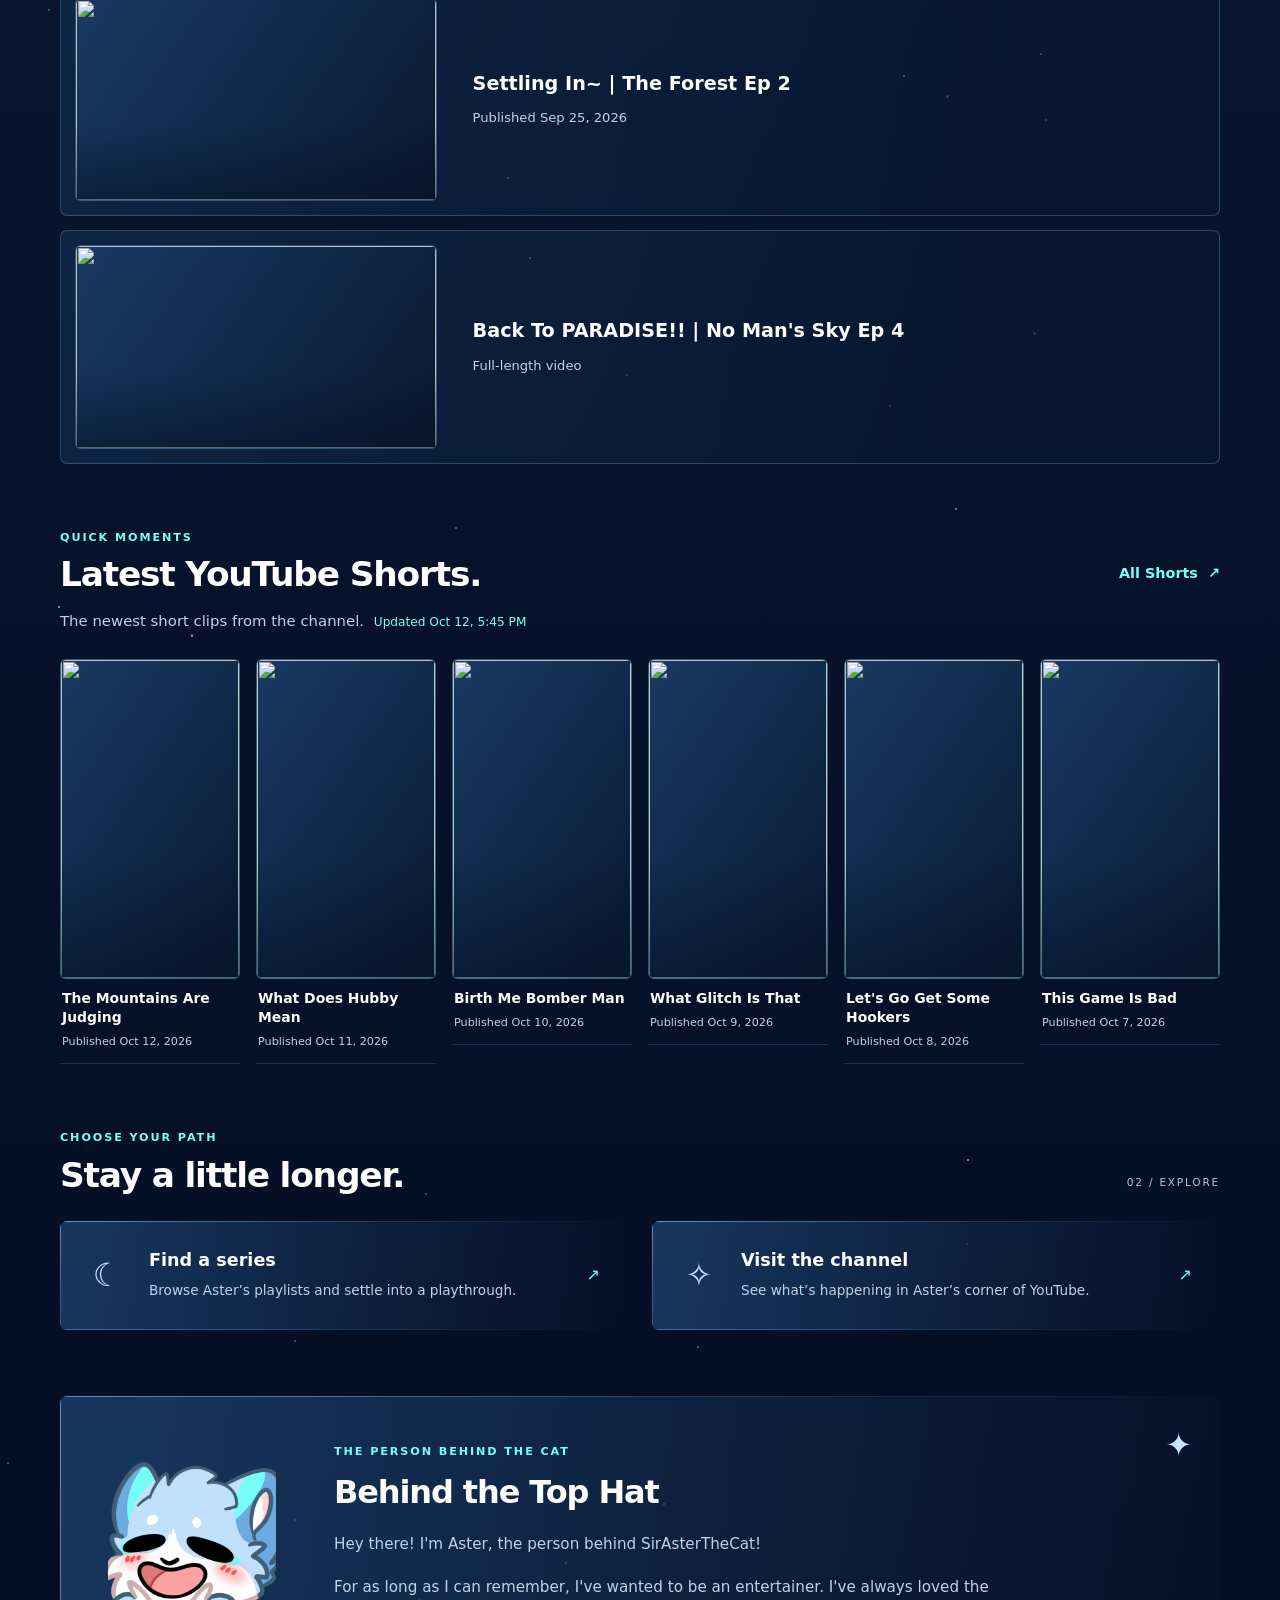
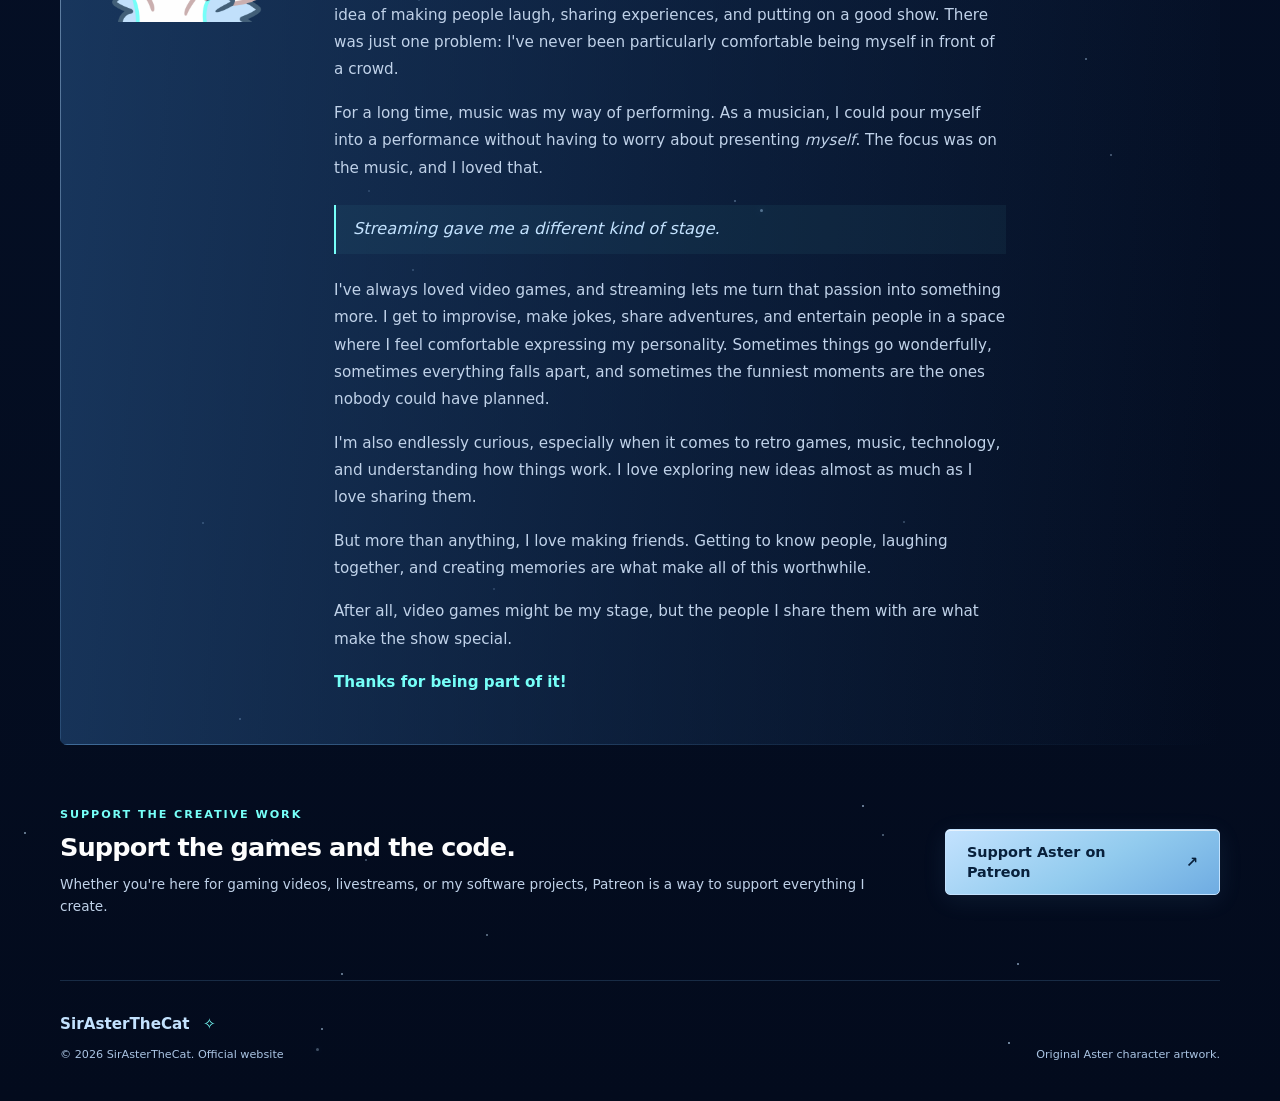
==== commit 4377ec99: "Publish software catalog and add official Patreon top icon" ====
--- a/index.html
+++ b/index.html
@@ -84,9 +84,9 @@
   <div id="starfield" class="starfield" aria-hidden="true"></div>
   <div class="shell">
     <header class="site-header">
-      <a class="brand" href="#top" aria-label="SirAsterTheCat home"><span class="brand-star" aria-hidden="true">✧</span>SirAster<span>TheCat</span></a>
+      <a class="brand" href="/" aria-label="SirAsterTheCat home"><span class="brand-star" aria-hidden="true">✧</span>SirAster<span>TheCat</span></a>
       <nav class="navlinks" aria-label="Primary">
-        <a href="#videos">Videos</a><a href="#shorts">Shorts</a><a href="library.html">Game Library</a><a href="#about">About</a>
+        <a href="#videos">Videos</a><a href="#shorts">Shorts</a><a href="/library/">Game Library</a><a href="/software/">Software</a><a href="#about">About</a>
       </nav>
       <a class="button header-cta" href="https://www.youtube.com/@sirasterthecat">Watch videos <span aria-hidden="true">↗</span></a>
     </header>
@@ -96,7 +96,7 @@
       <a href="https://www.twitch.tv/sirasterthecat" target="_blank" rel="noopener noreferrer"><img class="social-icon" src="assets/brand-twitch.svg" alt="" width="22" height="22" /> Twitch <span class="twitch-header-status" id="twitch-header-status" aria-live="polite">Check live status</span></a>
       <a href="https://bsky.app/profile/sirasterthecat.bsky.social" target="_blank" rel="noopener noreferrer"><img class="social-icon" src="assets/brand-bluesky.svg" alt="" width="22" height="22" /> Bluesky</a>
       <a href="https://discord.gg/AVGKWUkeq8" target="_blank" rel="noopener noreferrer"><img class="social-icon" src="assets/brand-discord.svg" alt="" width="22" height="22" /> Discord</a>
-      <a href="https://www.patreon.com/SirAsterTheCat" target="_blank" rel="noopener noreferrer" aria-label="Support Aster on Patreon"><span aria-hidden="true">♥</span> Patreon</a>
+      <a href="https://www.patreon.com/SirAsterTheCat" target="_blank" rel="noopener noreferrer" aria-label="Support Aster on Patreon"><img class="social-icon patreon-symbol" src="assets/patreon-symbol.png" alt="" width="22" height="22" /> Patreon</a>
     </nav>
     <main id="main" tabindex="-1">
       <section class="hero oot-frame" id="top" aria-labelledby="welcome-title">
@@ -158,7 +158,7 @@
           </div>
         </article>
         </div>
-        <div class="adventure-library-cta"><p>Looking for another game? The whole collection is waiting.</p><a class="button" href="library.html">Browse all 54+ playlists <span aria-hidden="true">↗</span></a></div>
+        <div class="adventure-library-cta"><p>Looking for another game? The whole collection is waiting.</p><a class="button" href="/library/">Browse all 54+ playlists <span aria-hidden="true">↗</span></a></div>
       </section>
       <section class="section twitch-section" id="live" aria-labelledby="live-title">
         <div class="section-heading">
@@ -197,7 +197,7 @@
       </section>
       <section class="section" id="series" aria-labelledby="explore-title">
         <div class="section-heading"><div><p class="eyebrow">Choose your path</p><h2 id="explore-title">Stay a little longer.</h2></div><span class="section-number" aria-hidden="true">02 / EXPLORE</span></div>
-        <div class="path-grid"><a class="path oot-frame" href="library.html"><span class="path-symbol" aria-hidden="true">☾</span><div><h3>Find a series</h3><p>Browse Aster’s playlists and settle into a playthrough.</p></div><span class="path-arrow" aria-hidden="true">↗</span></a><a class="path oot-frame" href="https://www.youtube.com/@sirasterthecat"><span class="path-symbol" aria-hidden="true">✧</span><div><h3>Visit the channel</h3><p>See what’s happening in Aster’s corner of YouTube.</p></div><span class="path-arrow" aria-hidden="true">↗</span></a></div>
+        <div class="path-grid"><a class="path oot-frame" href="/library/"><span class="path-symbol" aria-hidden="true">☾</span><div><h3>Find a series</h3><p>Browse Aster’s playlists and settle into a playthrough.</p></div><span class="path-arrow" aria-hidden="true">↗</span></a><a class="path oot-frame" href="https://www.youtube.com/@sirasterthecat"><span class="path-symbol" aria-hidden="true">✧</span><div><h3>Visit the channel</h3><p>See what’s happening in Aster’s corner of YouTube.</p></div><span class="path-arrow" aria-hidden="true">↗</span></a></div>
       </section>
       <section class="about oot-frame" id="about" aria-labelledby="about-title">
         <div class="about-art">
@@ -222,7 +222,7 @@
       </section>
       <section class="social" id="support" aria-labelledby="support-title"><div><p class="eyebrow">Support the creative work</p><h2 id="support-title">Support the games and the code.</h2><p>Whether you're here for gaming videos, livestreams, or my software projects, Patreon is a way to support everything I create.</p></div><a class="button button-primary" href="https://www.patreon.com/SirAsterTheCat" target="_blank" rel="noopener noreferrer">Support Aster on Patreon <span aria-hidden="true">↗</span></a></section>
     </main>
-    <footer><div><a class="footer-brand" href="#top">SirAsterTheCat <span aria-hidden="true">✧</span></a><p>© 2026 SirAsterTheCat. Official website</p></div><p>Original Aster character artwork.</p></footer>
+    <footer><div><a class="footer-brand" href="/">SirAsterTheCat <span aria-hidden="true">✧</span></a><p>© 2026 SirAsterTheCat. Official website</p></div><p>Original Aster character artwork.</p></footer>
   </div>
 </body>
 </html>
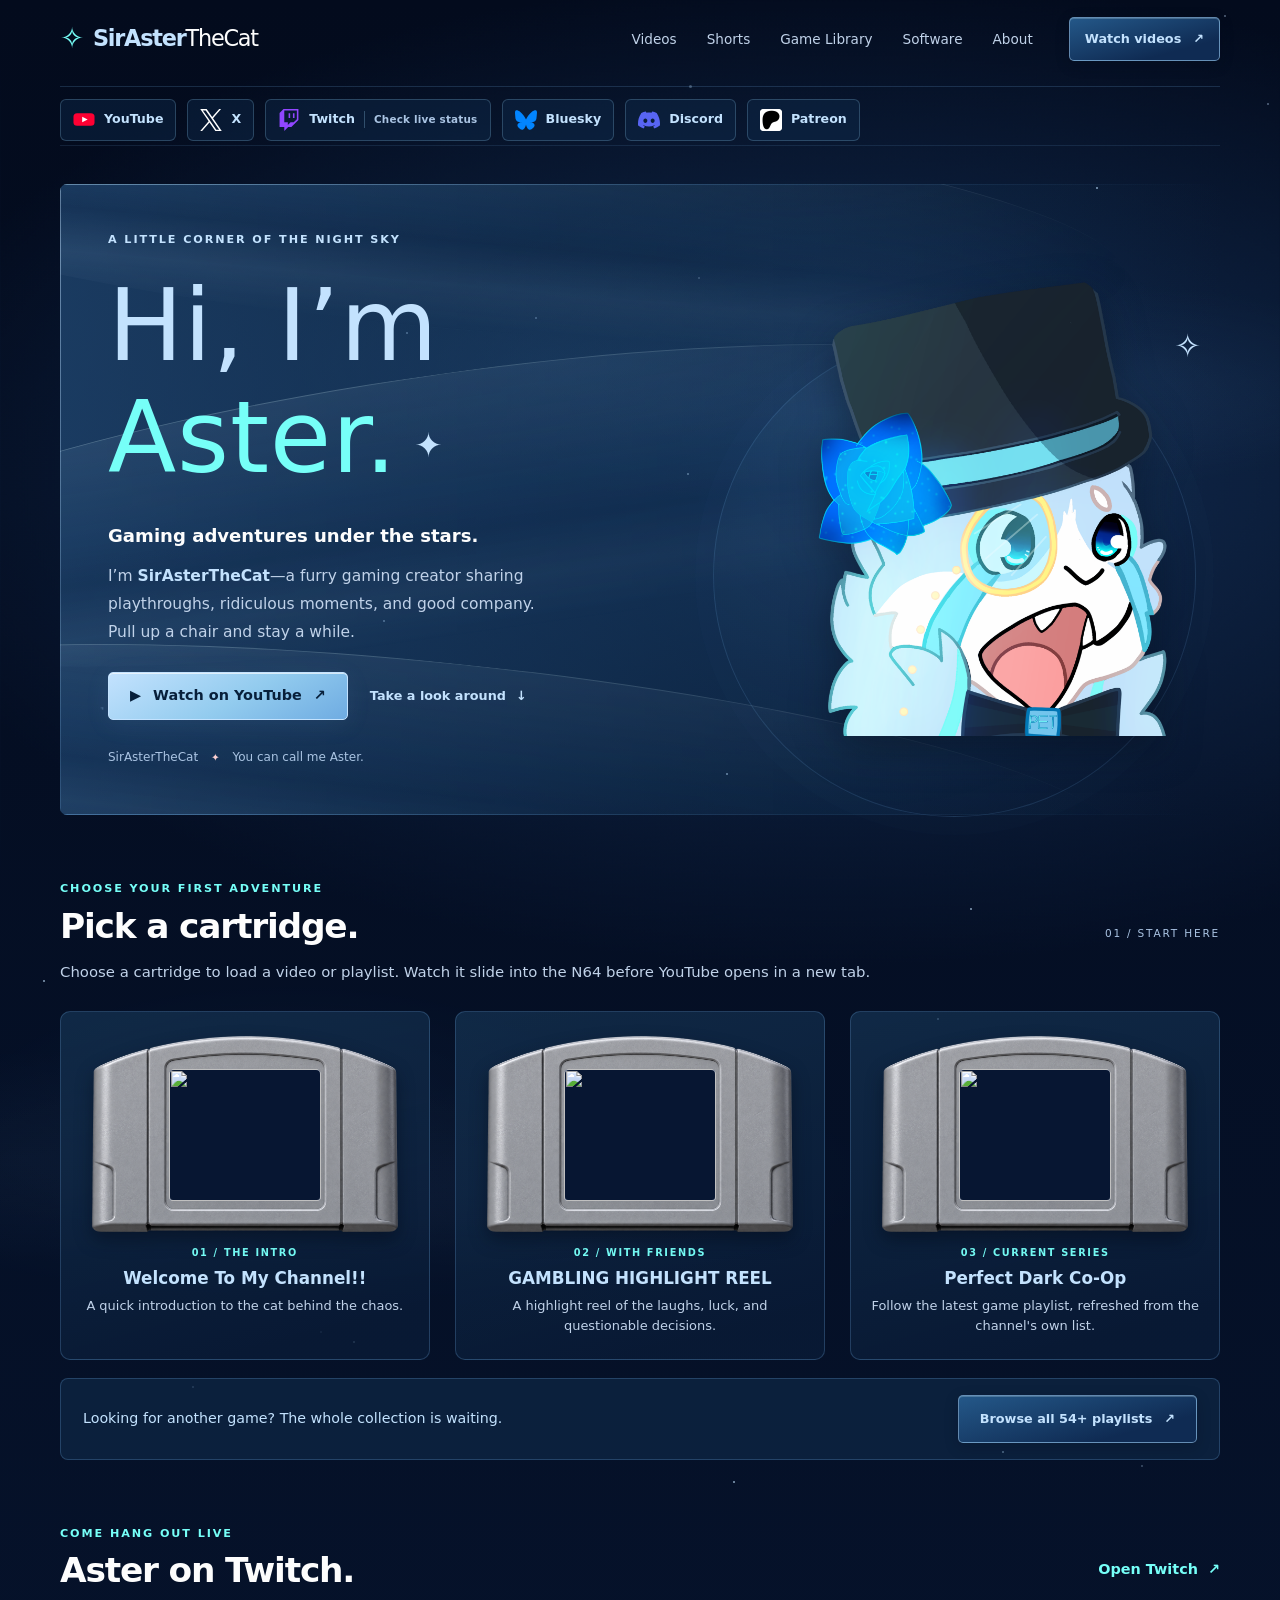
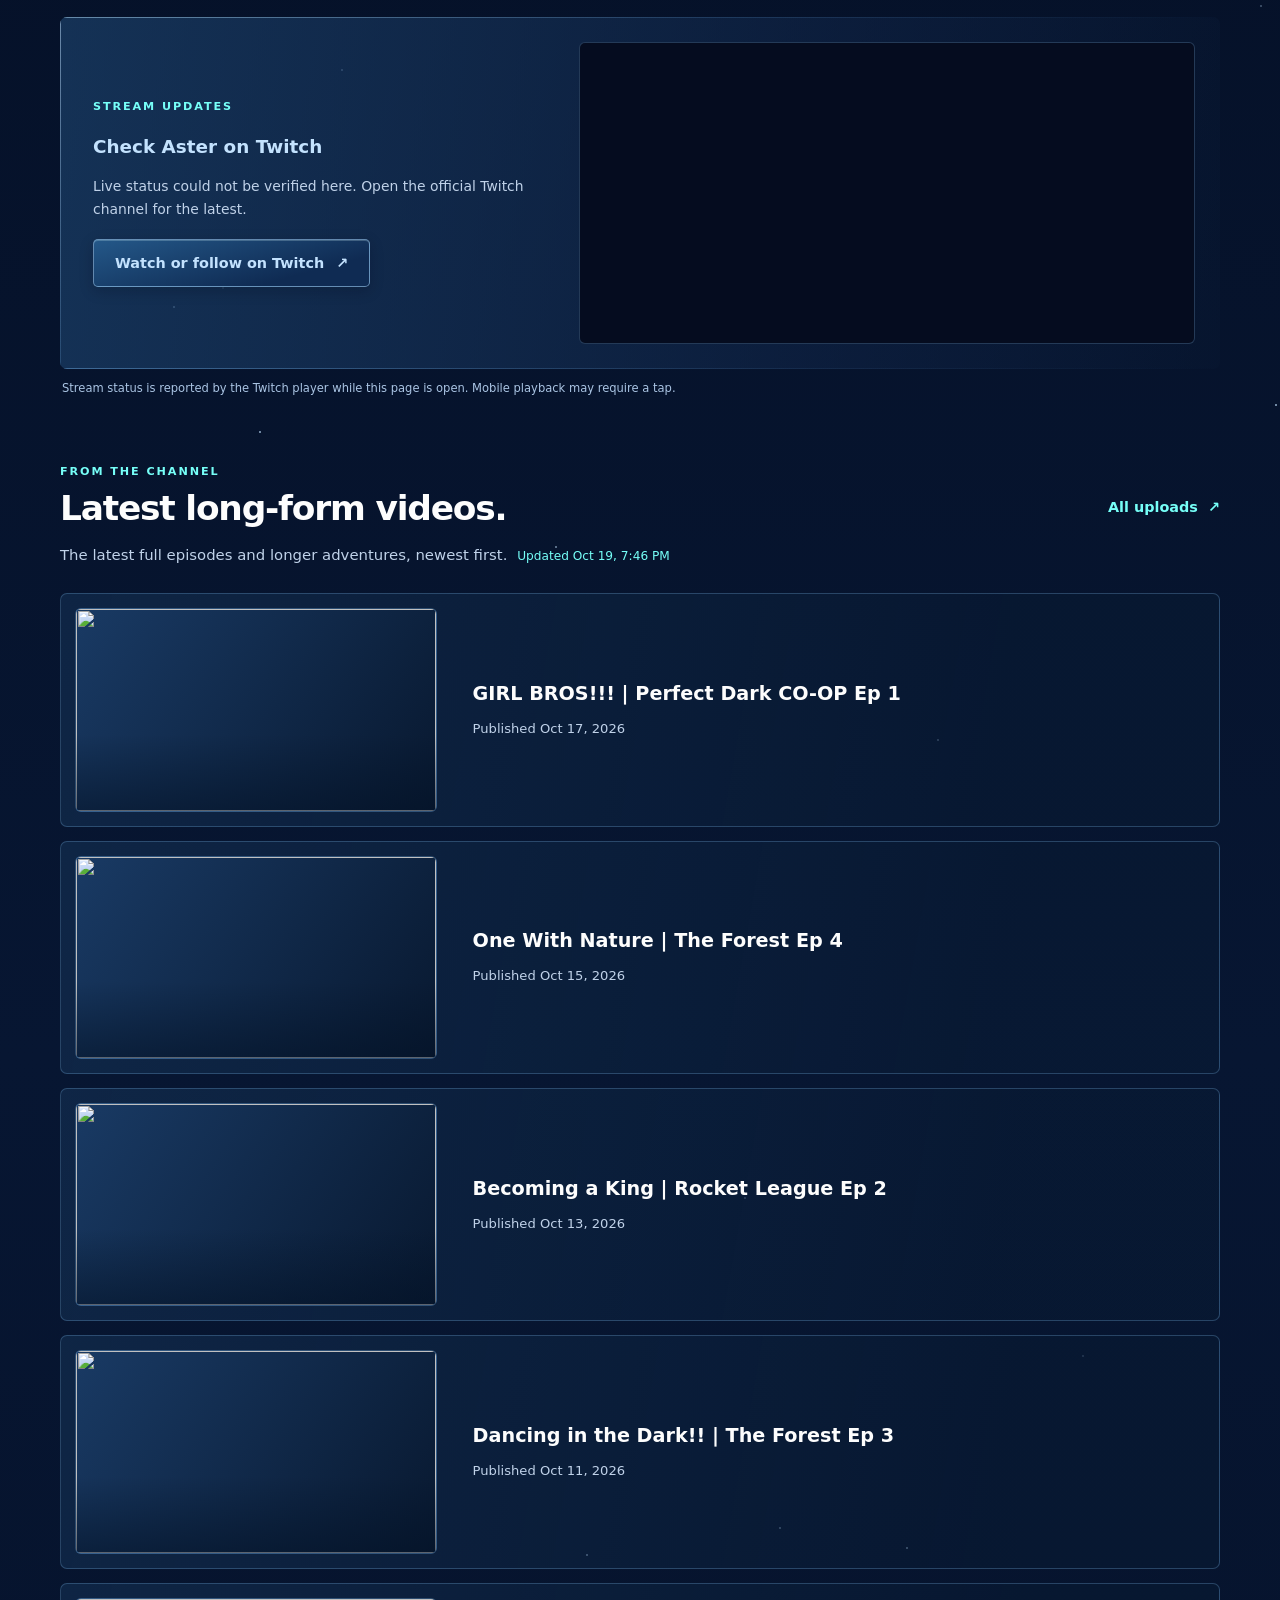
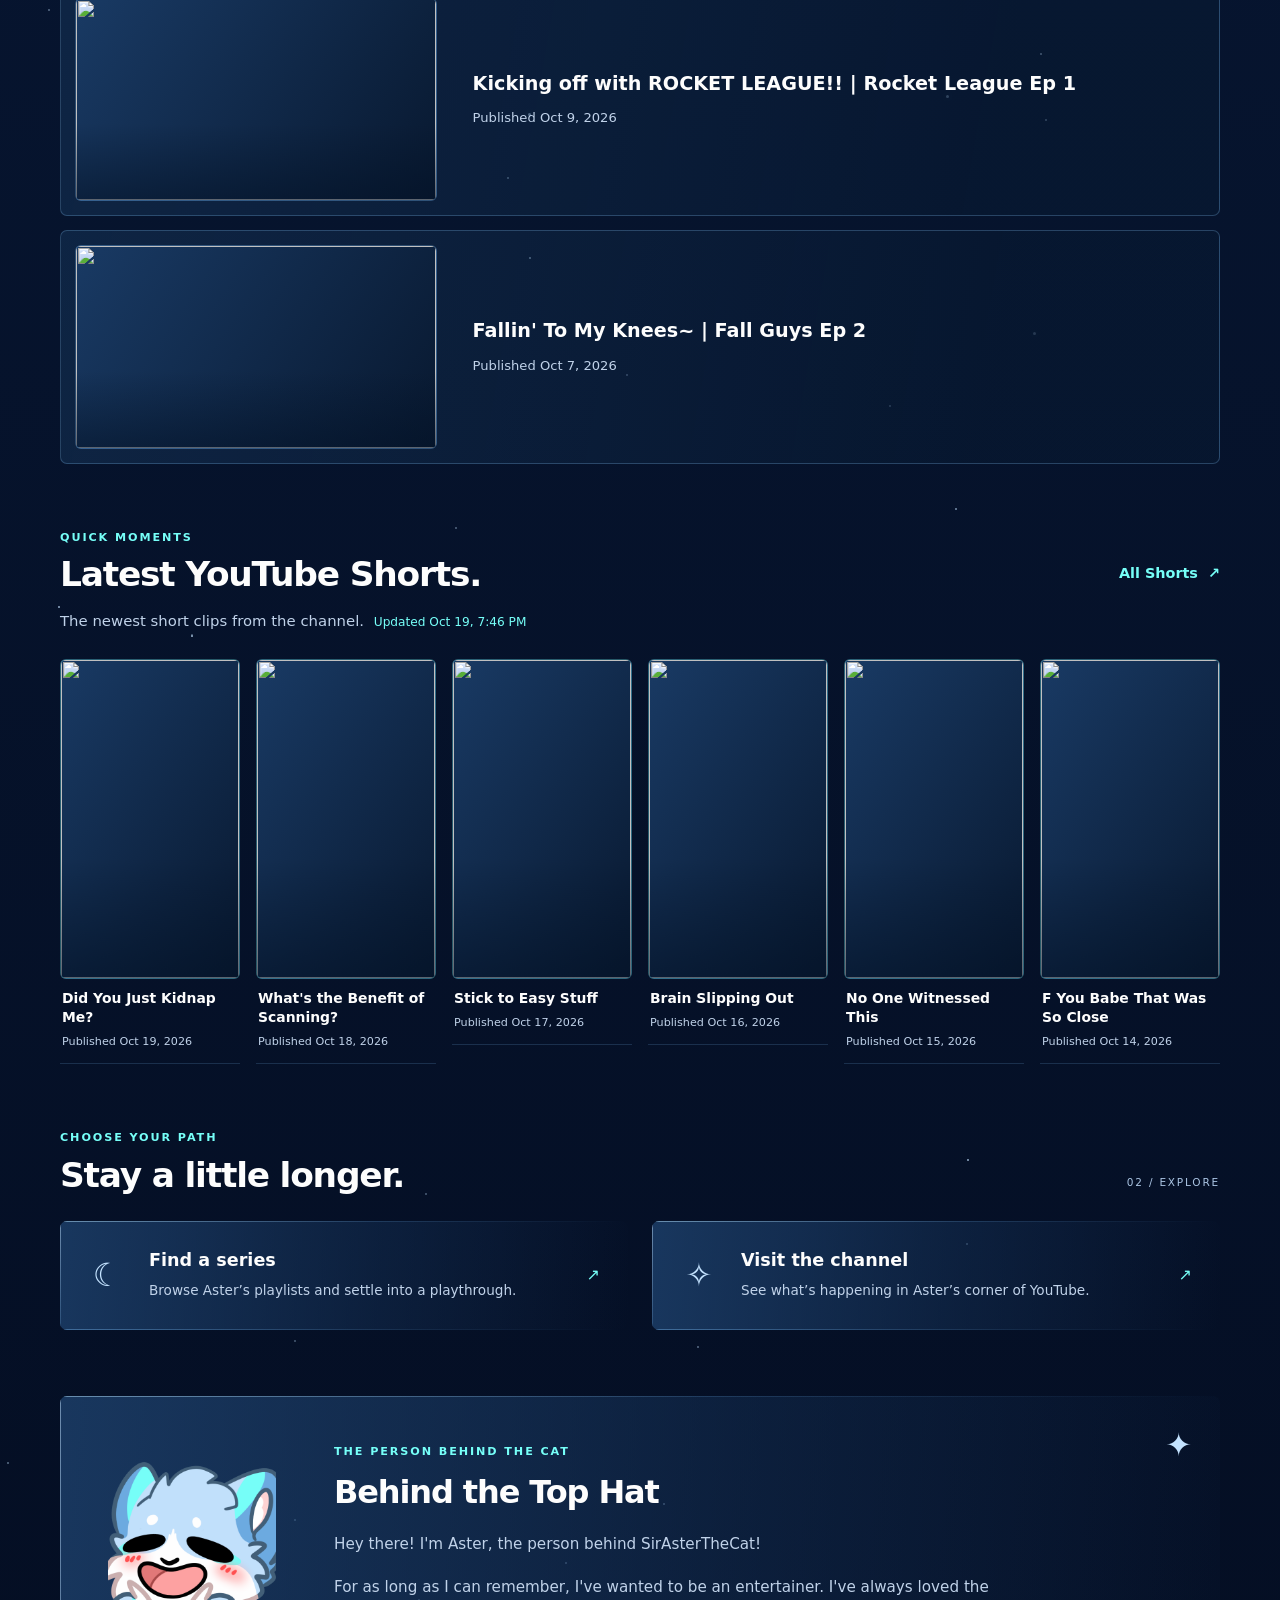
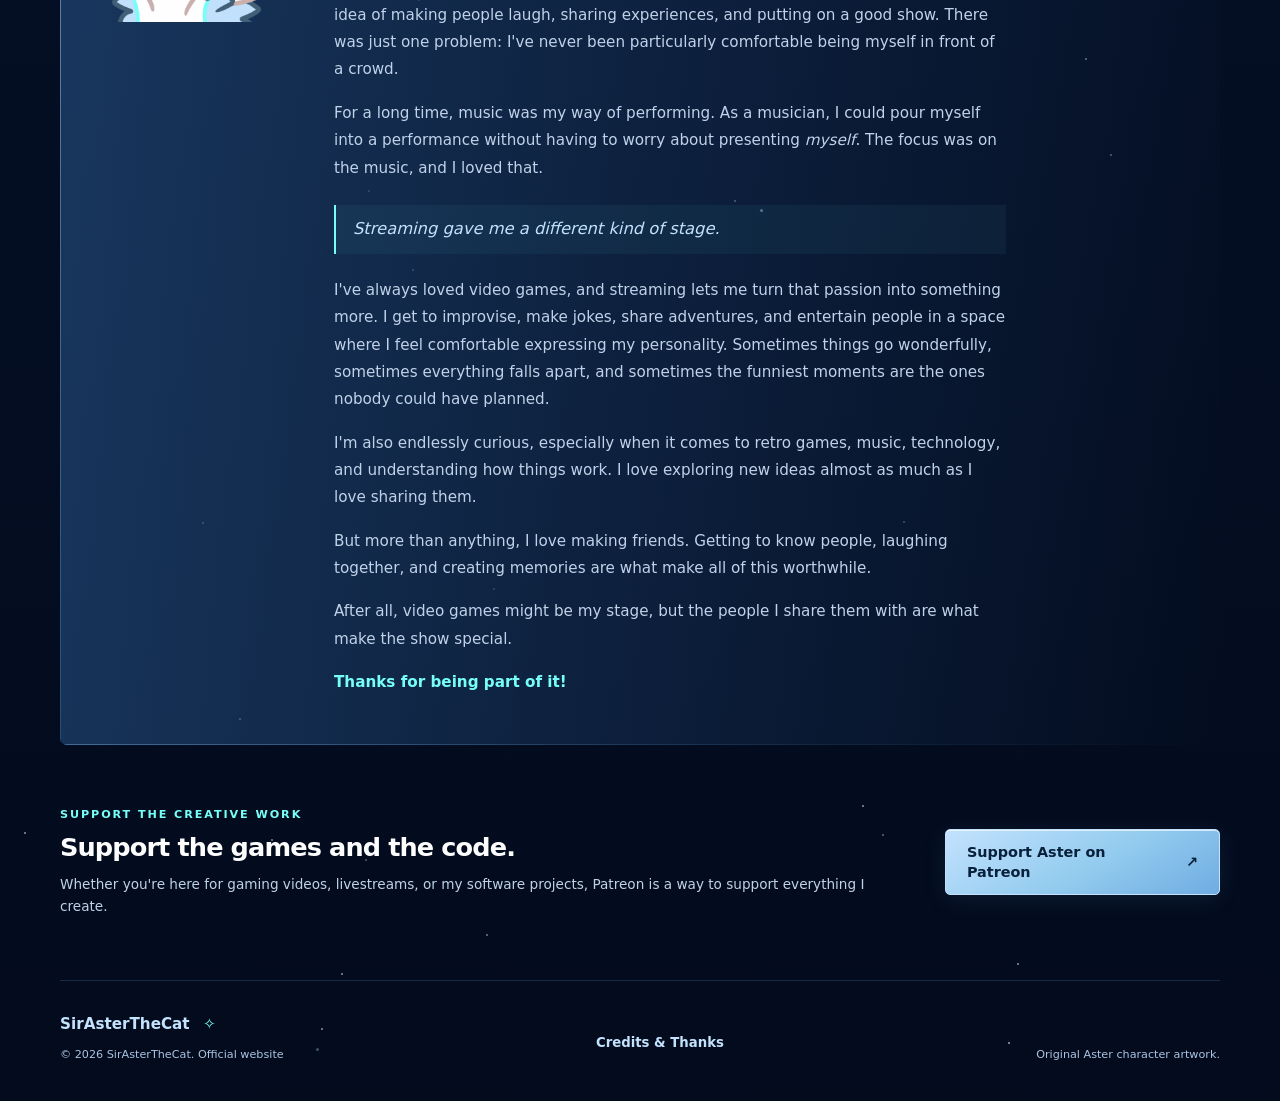
==== commit ddf8661e: "Link Credits & Thanks from index.html footer" ====
--- a/index.html
+++ b/index.html
@@ -222,7 +222,7 @@
       </section>
       <section class="social" id="support" aria-labelledby="support-title"><div><p class="eyebrow">Support the creative work</p><h2 id="support-title">Support the games and the code.</h2><p>Whether you're here for gaming videos, livestreams, or my software projects, Patreon is a way to support everything I create.</p></div><a class="button button-primary" href="https://www.patreon.com/SirAsterTheCat" target="_blank" rel="noopener noreferrer">Support Aster on Patreon <span aria-hidden="true">↗</span></a></section>
     </main>
-    <footer><div><a class="footer-brand" href="/">SirAsterTheCat <span aria-hidden="true">✧</span></a><p>© 2026 SirAsterTheCat. Official website</p></div><p>Original Aster character artwork.</p></footer>
+    <footer><div><a class="footer-brand" href="/">SirAsterTheCat <span aria-hidden="true">✧</span></a><p>© 2026 SirAsterTheCat. Official website</p></div><nav class="footer-links" aria-label="Footer"><a href="/credits/">Credits &amp; Thanks</a></nav><p>Original Aster character artwork.</p></footer>
   </div>
 </body>
 </html>
--- a/styles.css
+++ b/styles.css
@@ -735,3 +735,253 @@
 .library-directory li { min-width:0;font-size:.87rem;line-height:1.5; }
 .library-directory li a { color:var(--ice);overflow-wrap:anywhere;text-underline-offset:3px; }
 .library-directory li span { color:var(--copy);font-size:.77rem;white-space:nowrap; }
+
+
+/* Aster Software: reusable product tiles using the existing site palette.
+   No new artwork, dependencies, downloads, or outbound product links. */
+.software-grid {display:grid;grid-template-columns:repeat(2,minmax(0,1fr));gap:22px;}
+.software-card {min-width:0;padding:clamp(24px,3vw,36px);display:flex;flex-direction:column;gap:10px;overflow:hidden;}
+.software-card-head {display:flex;align-items:center;justify-content:space-between;gap:12px;margin-bottom:10px;}
+.software-glyph {display:grid;place-items:center;width:62px;height:62px;border-radius:13px;
+  font-size:2.3rem;color:var(--ice);border:1px solid #76fff855;
+  background:radial-gradient(circle at 25% 20%,#6face238,#102746ba 75%);}
+.software-status {font-size:.69rem;letter-spacing:.07em;line-height:1.35;text-transform:uppercase;
+  color:var(--fur);padding:8px 11px;border:1px solid #6face270;background:#0d2b49a8;border-radius:4px;}
+.software-card .eyebrow {margin:0;}
+.software-card h3 {font-size:clamp(1.7rem,2.7vw,2.3rem);line-height:1.2;color:var(--white);}
+.software-card p:not(.eyebrow) {color:var(--copy);font-size:.92rem;line-height:1.8;}
+.software-card .software-lede {color:var(--white)!important;font-size:1.04rem!important;}
+.software-card-bottom {margin-top:auto;padding-top:24px;color:var(--muted);font-size:.78rem;}
+.software-card-bottom span {display:block;border-top:1px solid #6face246;padding-top:15px;}
+.software-support {margin-top:60px;padding:clamp(24px,4vw,42px);display:flex;align-items:center;
+  justify-content:space-between;gap:26px;}
+.software-support h2 {font-size:clamp(1.45rem,3vw,2rem);line-height:1.3;}
+.software-support p:not(.eyebrow) {color:var(--copy);max-width:66ch;font-size:.91rem;line-height:1.8;margin-top:12px;}
+.software-disclaimer {font-size:.78rem;line-height:1.8;color:var(--muted);margin:22px 0 0;}
+@media(max-width:760px) {
+  .software-grid {grid-template-columns:1fr;}
+  .software-support {align-items:flex-start;flex-direction:column;}
+}
+
+
+/* Official Patreon symbol sourced from Patreon's published brand asset; pixel shape unchanged. */
+.account-links .patreon-symbol {background:#fff;border-radius:4px;}
+
+/* Preserve legibility with the Software tab at medium and narrow widths. */
+.navlinks a[aria-current="page"] { color:var(--white);background:#6face21e; }
+@media (min-width:701px) and (max-width:930px) {
+  .site-header { flex-wrap:wrap; }
+  .navlinks { order:3;flex-basis:100%;margin-left:0;justify-content:center; }
+  .header-cta { margin-left:auto; }
+}
+@media (max-width:520px) {
+  .navlinks { justify-content:center;gap:0 2px; }
+  .navlinks a { padding-inline:8px;font-size:.75rem; }
+}
+
+/* Dedicated Aster software detail pages — CSS-only presentation, no substitute artwork.
+   Shared palette and ghost-glass system inherited from :root and .oot-frame. */
+.software-card-link {
+  display:inline-flex;align-items:center;gap:10px;align-self:flex-start;
+  min-height:44px;padding:7px 0;margin-top:7px;
+  color:var(--ice);font-size:.9rem;font-weight:650;text-decoration:none;
+  border-bottom:1px solid #76fff87d;
+}
+.software-card-link:hover {color:var(--white);border-color:var(--white);}
+.software-breadcrumbs {
+  display:flex;align-items:center;flex-wrap:wrap;gap:11px;
+  margin:25px 0 17px;font-size:.82rem;color:var(--muted);
+}
+.software-breadcrumbs a {color:var(--fur);}
+.software-breadcrumbs a:hover {color:var(--ice);}
+.software-breadcrumbs span[aria-current] {color:var(--white);}
+.software-detail-hero {
+  display:grid;grid-template-columns:minmax(0,1.22fr) minmax(275px,.78fr);
+  gap:clamp(22px,4vw,56px);align-items:center;
+  padding:clamp(26px,4.5vw,54px);
+  background:linear-gradient(110deg,#204674df,#102b4eab 68%,#081b3a99);
+}
+.software-detail-intro {position:relative;z-index:1;min-width:0;}
+.software-detail-intro .eyebrow {margin-bottom:16px;}
+.software-detail-intro h1 {
+  font-size:clamp(3.25rem,6.7vw,6.5rem);line-height:1.05;
+  margin:0 0 24px;letter-spacing:-.015em;overflow-wrap:anywhere;
+}
+.software-detail-star {display:inline-block;margin-left:.22em;vertical-align:.37em;
+  font-size:.38em;color:var(--ice);font-weight:400;}
+.software-detail-subheading {
+  max-width:20ch;font-size:clamp(1.35rem,2.5vw,2.05rem);
+  line-height:1.3;font-weight:640;letter-spacing:-.025em;color:var(--white);
+}
+.software-detail-description {
+  max-width:61ch;margin-top:17px;line-height:1.8;color:var(--copy);font-size:.96rem;
+}
+.software-detail-meta {display:flex;align-items:center;flex-wrap:wrap;gap:14px;
+  margin-top:25px;}
+.software-name-note {font-size:.78rem;color:var(--muted);}
+.software-detail-intro > .text-link {margin-top:21px;}
+.software-diagram {
+  min-height:350px;border:1px solid #76fff86b;border-radius:12px;
+  padding:clamp(17px,3vw,30px);position:relative;overflow:hidden;isolation:isolate;
+  background:radial-gradient(circle at 52% 30%,#6face240,#12395979 50%,#050e24a8 90%);
+  box-shadow:inset 0 1px #dffdfd33,0 16px 36px #02091636;
+}
+.software-diagram::before {
+  content:"";position:absolute;inset:0;z-index:-1;opacity:.38;
+  background:linear-gradient(#76fff822 1px,transparent 1px),
+    linear-gradient(90deg,#76fff822 1px,transparent 1px);
+  background-size:29px 29px;
+  -webkit-mask-image:linear-gradient(155deg,#0009,transparent 94%);
+  mask-image:linear-gradient(155deg,#0009,transparent 94%);
+}
+.software-diagram-inner {height:100%;display:flex;flex-direction:column;align-items:center;
+  justify-content:center;gap:14px;text-align:center;}
+.software-diagram-glyph {display:grid;place-items:center;width:93px;height:93px;
+  border:1px solid #c3e2fe99;border-radius:19px;background:#102e50aa;
+  color:var(--ice);font-size:4rem;line-height:1;box-shadow:0 0 24px #76fff81d;}
+.software-diagram-title {font-size:.73rem;letter-spacing:.15em;
+  color:var(--fur);font-weight:720;}
+.software-diagram-lines {display:grid;gap:9px;width:min(100%,315px);margin-top:10px;}
+.software-diagram-line {display:flex;align-items:center;gap:14px;
+  border:1px solid #6face259;border-radius:5px;background:#061933b3;
+  padding:10px 12px;color:var(--white);font-size:.7rem;font-weight:620;
+  letter-spacing:.12em;text-align:left;}
+.software-diagram-step {font-variant-numeric:tabular-nums;
+  color:var(--ice);font-size:.7rem;letter-spacing:0;}
+.software-diagram-corner {position:absolute;width:36px;height:36px;pointer-events:none;}
+.software-diagram-corner-one {top:12px;left:12px;
+  border-top:1px solid var(--ice);border-left:1px solid var(--ice);}
+.software-diagram-corner-two {bottom:12px;right:12px;
+  border-bottom:1px solid var(--ice);border-right:1px solid var(--ice);}
+.software-visual-note {text-align:right;margin-top:7px;font-size:.68rem;
+  color:var(--muted);letter-spacing:.02em;}
+.software-detail-section {margin-top:64px;}
+.software-detail-section .section-intro {max-width:760px;}
+.software-detail-features {display:grid;grid-template-columns:repeat(3,minmax(0,1fr));
+  gap:18px;margin-top:26px;}
+.software-detail-feature {padding:clamp(21px,2.5vw,30px);min-width:0;
+  background:linear-gradient(115deg,#153b62be,#081b3a80);}
+.software-detail-feature .eyebrow {margin-bottom:17px;}
+.software-detail-feature h3 {font-size:1.12rem;color:var(--fur);}
+.software-detail-feature p:not(.eyebrow) {color:var(--copy);font-size:.87rem;
+  line-height:1.76;margin-top:12px;}
+.software-detail-approach {display:grid;grid-template-columns:minmax(0,1.07fr)
+  minmax(0,.93fr);gap:clamp(28px,5vw,60px);align-items:start;}
+.software-detail-story h2 {max-width:23ch;}
+.software-detail-story > p:not(.eyebrow) {margin-top:19px;color:var(--copy);
+  max-width:64ch;line-height:1.88;font-size:.97rem;}
+.software-detail-status {padding:clamp(24px,3vw,34px);
+  background:linear-gradient(100deg,#173a64ce,#0b244585);}
+.software-detail-status h3 {color:var(--white);font-size:1.3rem;}
+.software-detail-status ul {margin:16px 0 0;padding-left:21px;
+  color:var(--copy);font-size:.9rem;line-height:1.77;}
+.software-detail-status li + li {margin-top:10px;}
+.software-detail-status li::marker {color:var(--ice);}
+.software-detail-next {margin-top:64px;padding:clamp(25px,4vw,40px);
+  display:flex;align-items:center;justify-content:space-between;gap:32px;
+  background:linear-gradient(110deg,#214978cc,#102747aa);}
+.software-detail-next h2 {font-size:clamp(1.5rem,3vw,2.05rem);}
+.software-detail-next p:not(.eyebrow) {margin-top:12px;color:var(--copy);
+  font-size:.91rem;line-height:1.7;max-width:65ch;}
+.software-detail-next-actions {display:flex;flex-direction:column;align-items:flex-start;
+  gap:12px;flex:0 0 auto;}
+@media (max-width:920px) {
+  .software-detail-hero {grid-template-columns:minmax(0,1fr);gap:28px;}
+  .software-diagram {min-height:300px;}
+  .software-detail-features {grid-template-columns:repeat(2,minmax(0,1fr));}
+  .software-detail-feature:last-child:nth-child(odd) {grid-column:1 / -1;}
+}
+@media (max-width:680px) {
+  .software-detail-hero {padding:26px 21px;}
+  .software-detail-intro h1 {font-size:clamp(3rem,13vw,4.45rem);}
+  .software-diagram {min-height:285px;}
+  .software-detail-features {grid-template-columns:1fr;}
+  .software-detail-feature:last-child:nth-child(odd) {grid-column:auto;}
+  .software-detail-approach {grid-template-columns:1fr;}
+  .software-detail-next {flex-direction:column;align-items:flex-start;}
+  .software-detail-next-actions {width:100%;}
+  .software-detail-next-actions .button {width:100%;text-align:center;}
+  .software-visual-note {text-align:left;}
+}
+@media (prefers-reduced-motion: reduce) {
+  .software-card-link {scroll-behavior:auto;}
+}
+
+/* Credits & Thanks: original Aster night-sky, ghost-glass presentation. */
+.credit-breadcrumb {
+  display:flex;align-items:center;gap:11px;flex-wrap:wrap;
+  margin:25px 0 17px;color:var(--muted);font-size:.82rem;
+}
+.credit-breadcrumb a {color:var(--fur);}
+.credit-breadcrumb a:hover {color:var(--ice);}
+.credit-breadcrumb [aria-current="page"] {color:var(--white);}
+.credit-section {margin-top:60px;}
+.credit-section .section-heading {margin-bottom:16px;}
+.credit-section-lead {
+  margin-bottom:25px;max-width:75ch;
+  color:var(--copy);font-size:.96rem;line-height:1.8;
+}
+.credit-grid {
+  display:grid;grid-template-columns:repeat(3,minmax(0,1fr));
+  gap:18px;
+}
+.credit-person {
+  min-width:0;min-height:155px;padding:clamp(20px,2.6vw,30px);
+  display:flex;align-items:flex-start;gap:15px;
+  background:linear-gradient(115deg,#173d66d6,#0a213da8);
+}
+.credit-person-marker {
+  display:grid;place-items:center;flex:0 0 35px;
+  width:35px;height:35px;border:1px solid #76fff855;
+  border-radius:9px;color:var(--ice);
+  background:#102e5088;font-size:1.45rem;line-height:1;
+}
+.credit-person-copy {min-width:0;}
+.credit-person h3 {color:var(--fur);font-size:1.3rem;overflow-wrap:anywhere;}
+.credit-person .credit-role {
+  color:var(--ice);margin-top:8px;
+  font-size:.72rem;line-height:1.5;letter-spacing:.065em;text-transform:uppercase;
+}
+.credit-person .credit-description {
+  margin-top:13px;color:var(--copy);
+  font-size:.88rem;line-height:1.75;
+}
+.credit-note {
+  margin-top:16px;max-width:92ch;
+  color:var(--muted);font-size:.75rem;line-height:1.8;
+}
+.credit-thanks {
+  display:flex;align-items:center;justify-content:space-between;
+  gap:clamp(18px,3vw,35px);
+  padding:clamp(24px,4vw,42px);margin-top:64px;margin-bottom:52px;
+  background:linear-gradient(100deg,#214978cc,#102747aa);
+}
+.credit-thanks-star {flex:0 0 auto;color:var(--ice);font-size:3.5rem;line-height:1;}
+.credit-thanks > div {min-width:0;flex:1;}
+.credit-thanks h2 {font-size:clamp(1.35rem,2.6vw,1.95rem);}
+.credit-thanks p:not(.eyebrow) {
+  color:var(--copy);font-size:.9rem;line-height:1.75;margin-top:10px;
+}
+.credit-thanks .button {flex:0 0 auto;max-width:100%;}
+.footer-links {display:flex;align-items:center;gap:15px;flex-wrap:wrap;}
+.footer-links a {
+  display:inline-flex;align-items:center;min-height:44px;
+  padding:8px 4px;text-decoration:none;color:var(--fur);
+  font-size:.83rem;font-weight:630;
+}
+.footer-links a:hover, .footer-links a[aria-current="page"] {color:var(--ice);text-decoration:underline;}
+@media (max-width:900px) {
+  .credit-grid {grid-template-columns:repeat(2,minmax(0,1fr));}
+  .credit-grid .credit-person:last-child:nth-child(odd) {grid-column:1 / -1;}
+  .credit-thanks {flex-wrap:wrap;}
+  .credit-thanks .button {margin-left:0;}
+}
+@media (max-width:600px) {
+  .credit-section {margin-top:44px;}
+  .credit-grid {grid-template-columns:minmax(0,1fr);}
+  .credit-grid .credit-person:last-child:nth-child(odd) {grid-column:auto;}
+  .credit-person {min-height:0;padding:21px 18px;}
+  .credit-thanks {align-items:flex-start;flex-direction:column;}
+  .credit-thanks-star {font-size:2.8rem;}
+  .credit-thanks .button {width:100%;}
+}
